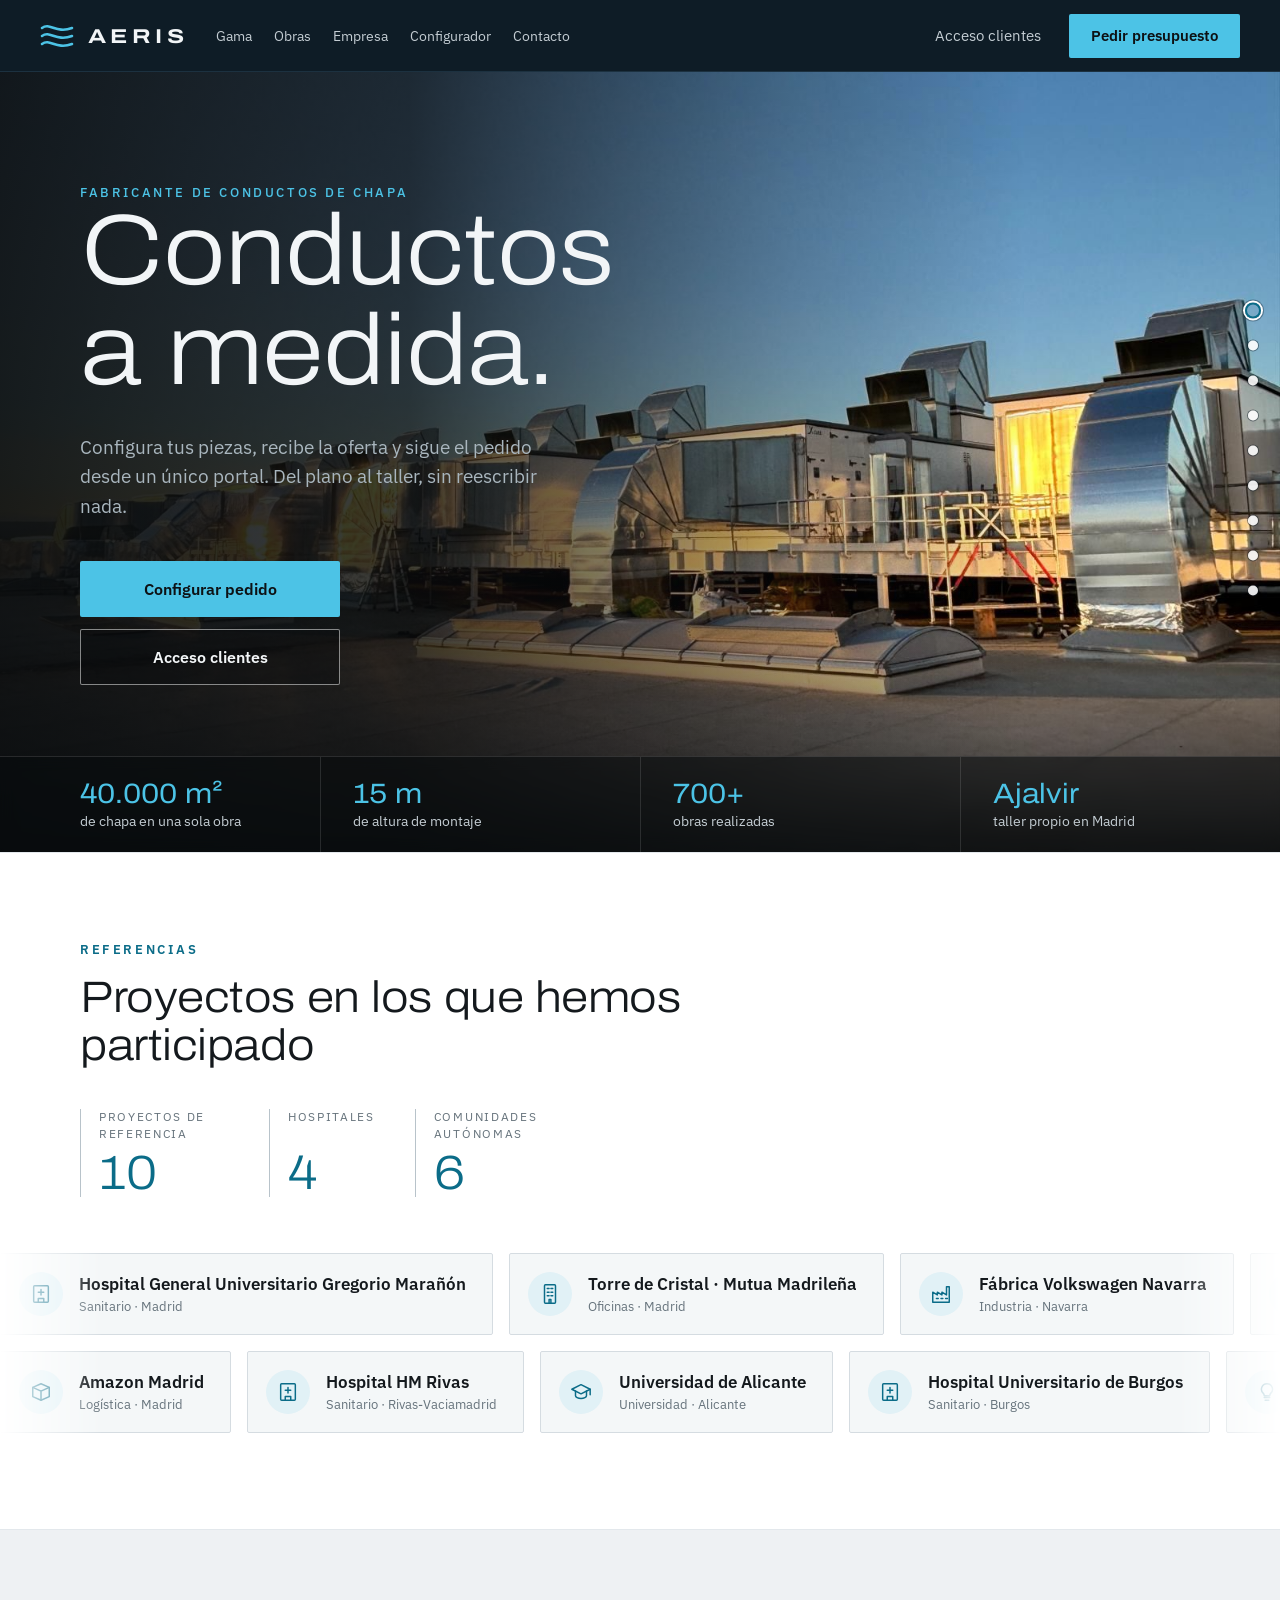
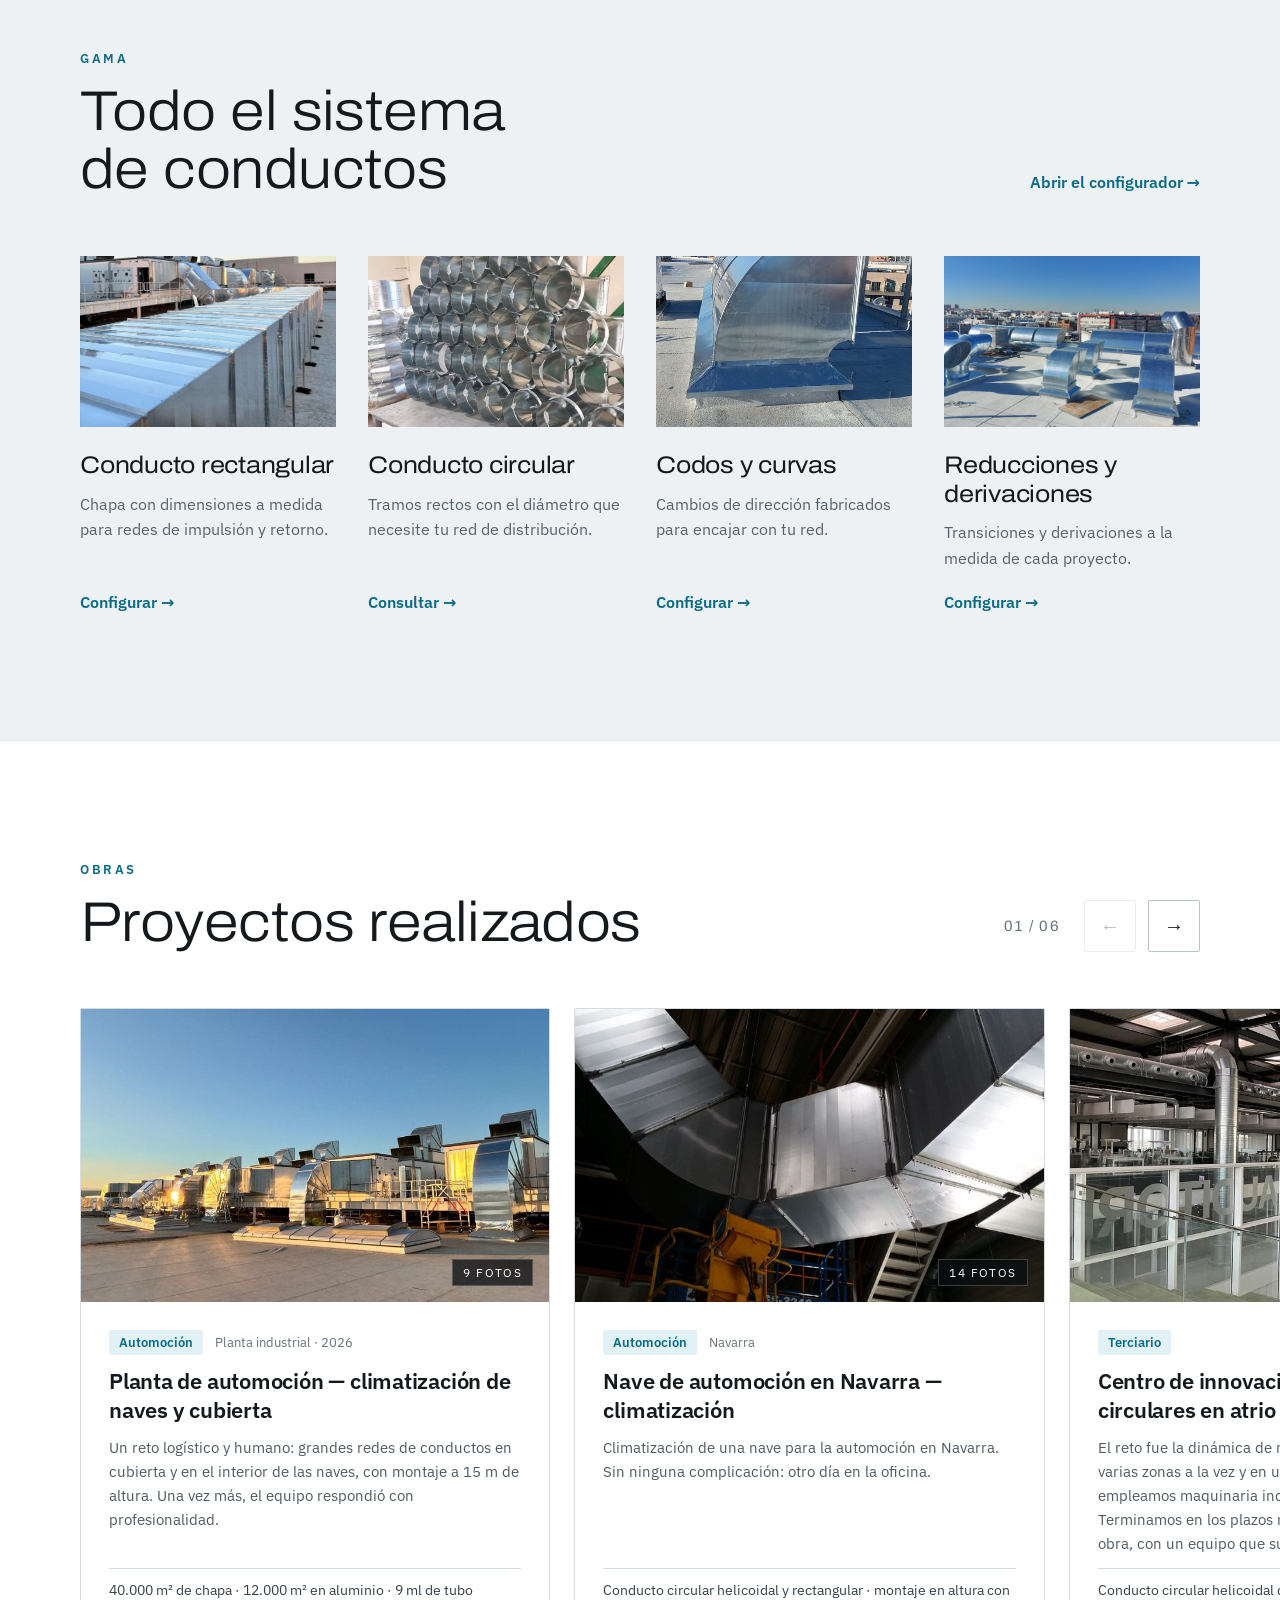
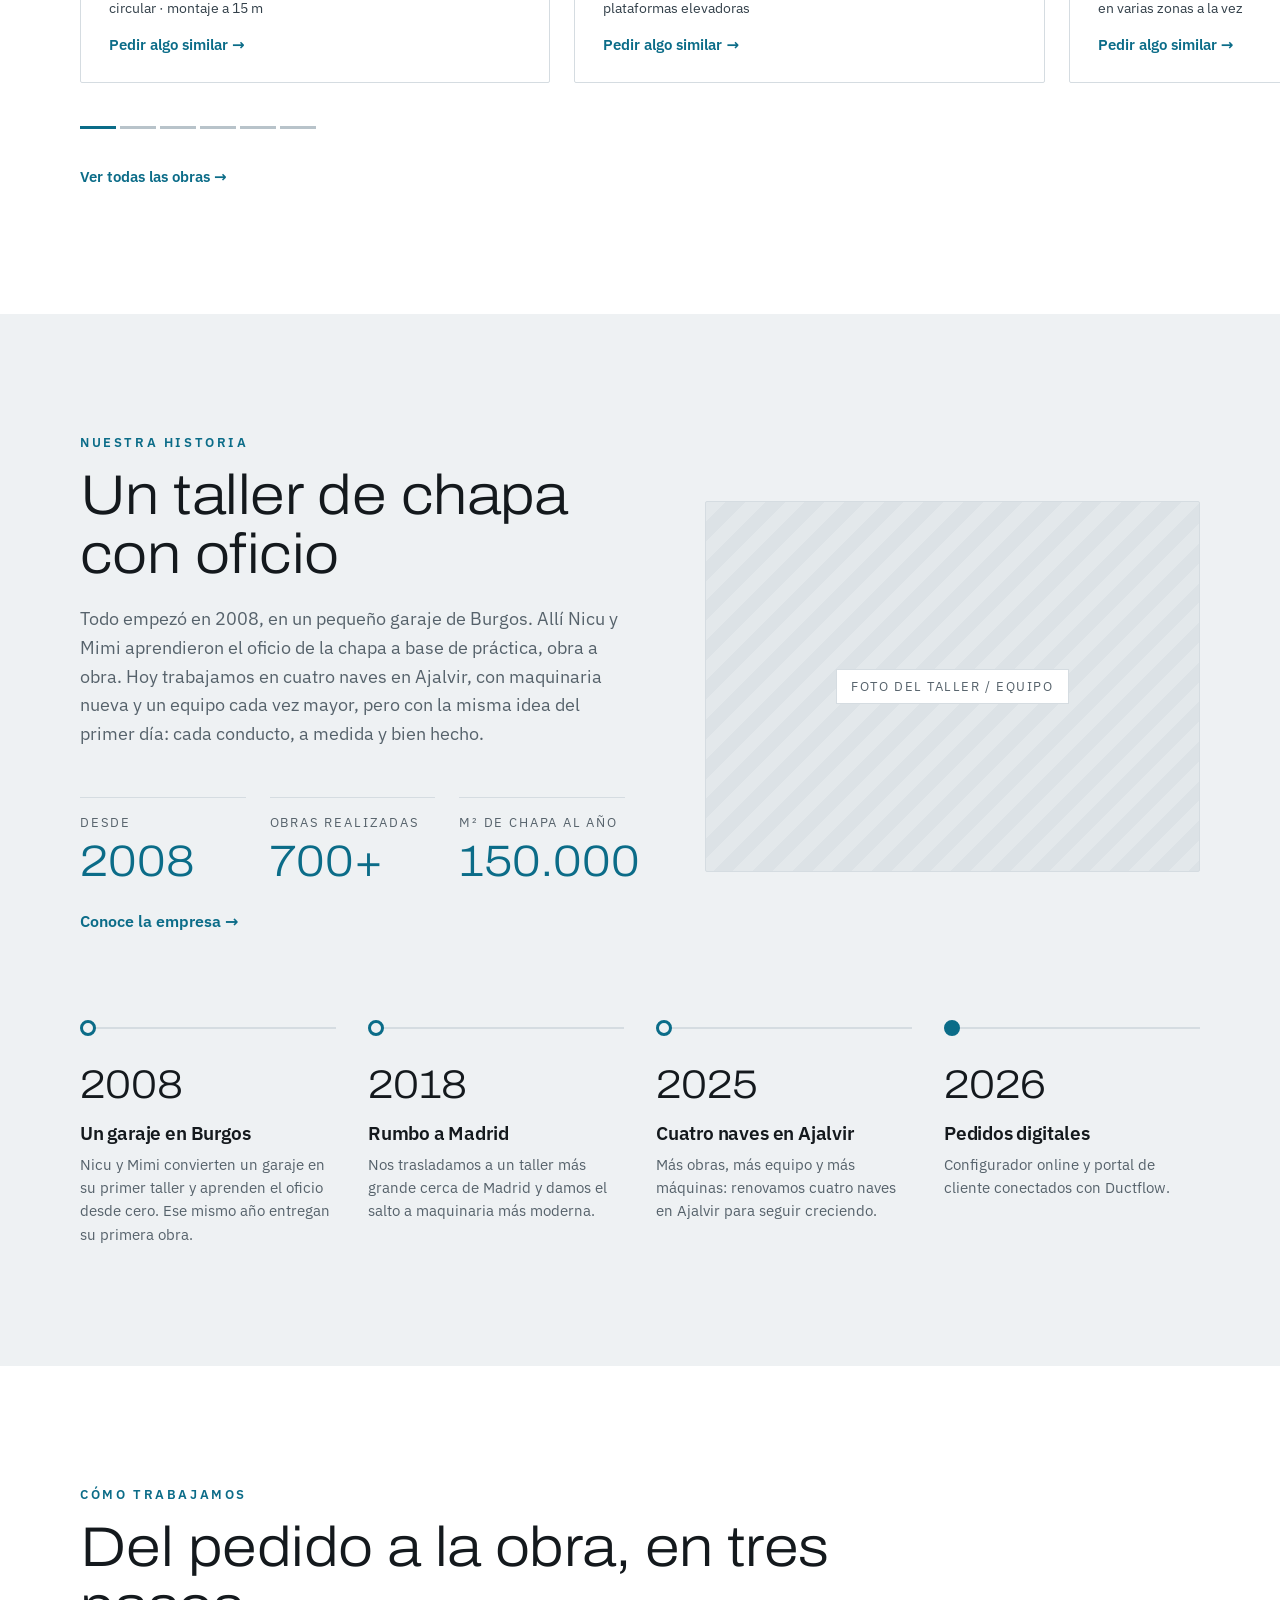
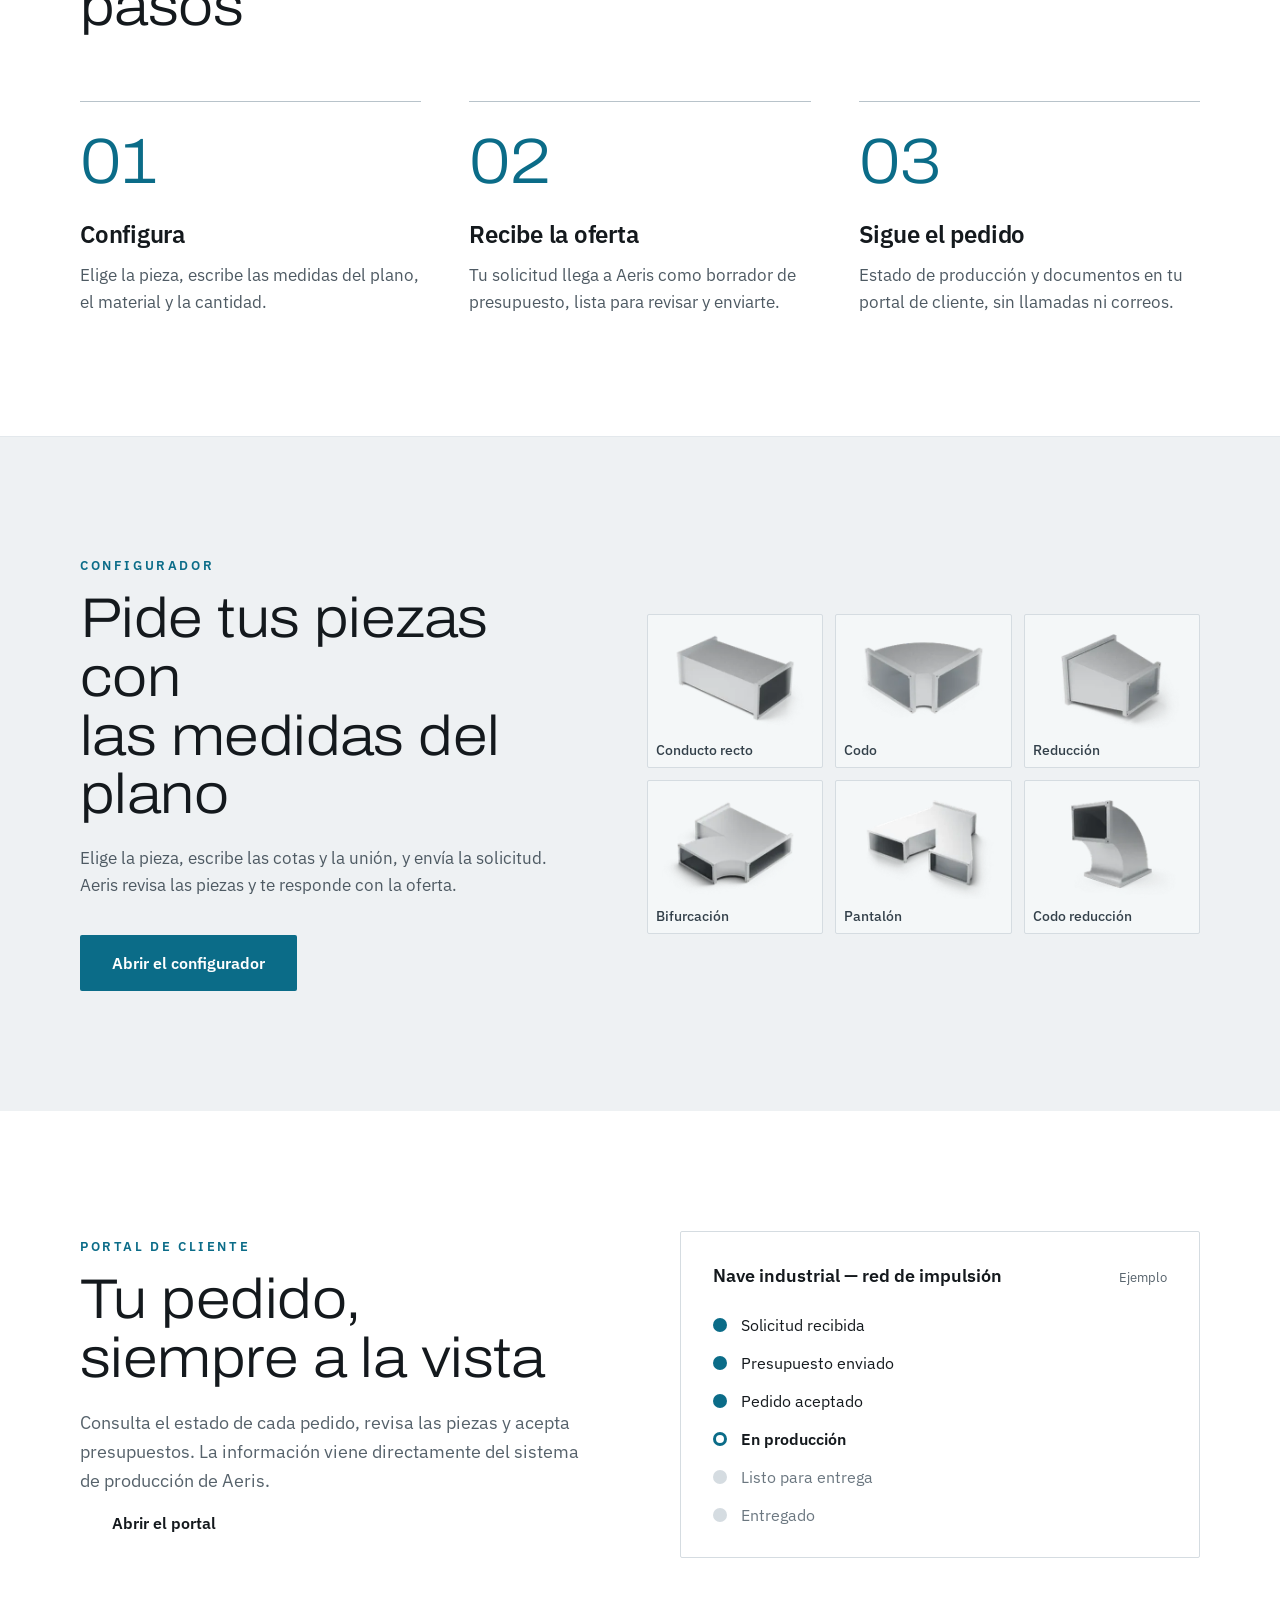
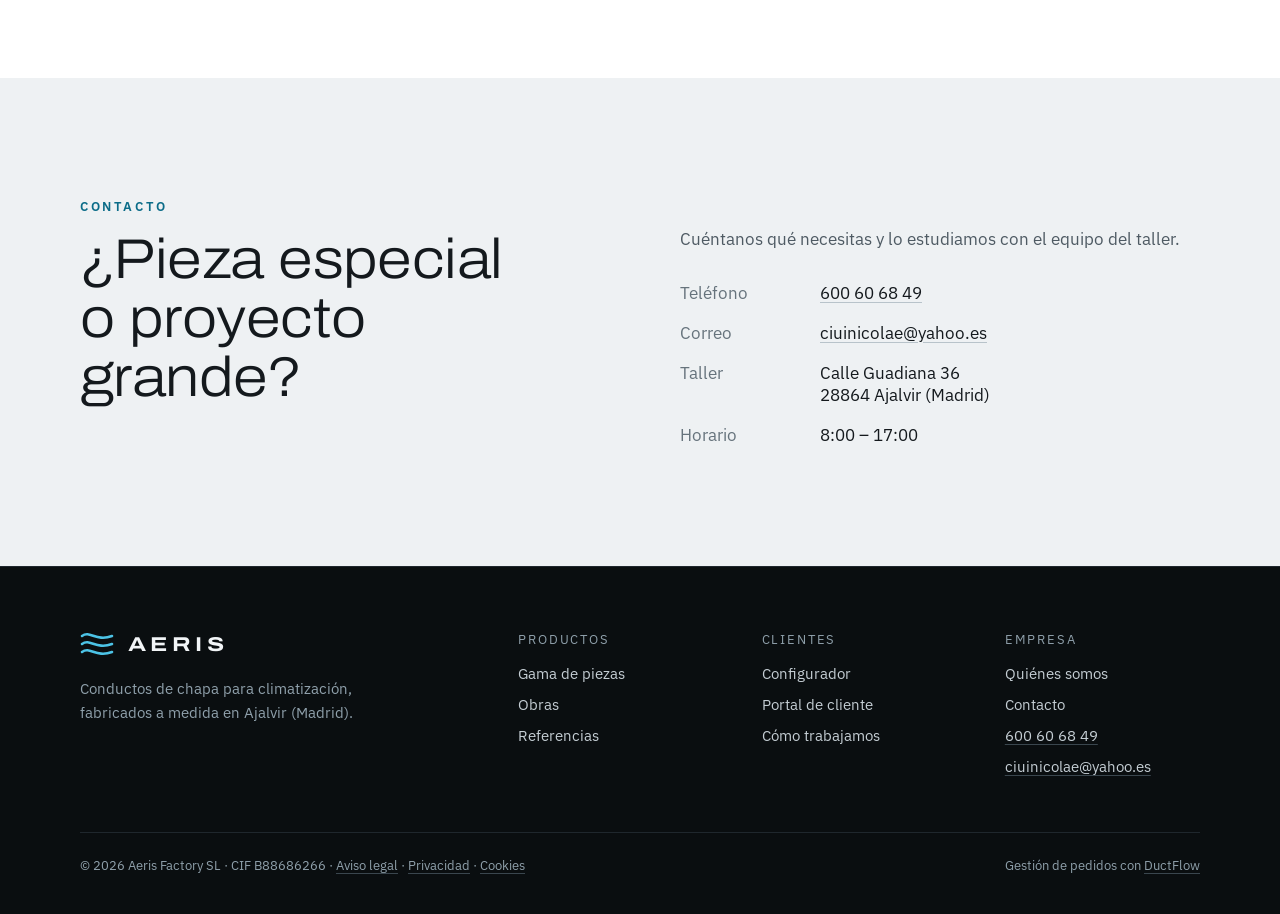
==== index.html @ eef9e74e "Versión de prueba desde aeris-web 73b21a2 Aeris: carduri „Gama” în stil BMW — fără chenar/fundal, po" ====
<!doctype html>
<html lang="es">
<head>
<meta charset="utf-8">
<meta name="robots" content="noindex, nofollow">
<meta name="viewport" content="width=device-width, initial-scale=1">
<title>Aeris Factory – Conductos de chapa a medida</title>
<meta name="description" content="Aeris Factory fabrica conductos de chapa a medida en Ajalvir (Madrid). Configura tus piezas online, recibe la oferta y sigue tu pedido desde el portal de cliente.">
<!-- Dominio: aerisfactory.es (pendiente de compra) -->
<link rel="canonical" href="https://aerisfactory.es/">
<meta property="og:type" content="website">
<meta property="og:site_name" content="Aeris Factory">
<meta property="og:title" content="Aeris Factory – Conductos de chapa a medida">
<meta property="og:description" content="Configura tus piezas online, recibe la oferta y sigue tu pedido desde el portal de cliente.">
<meta property="og:url" content="https://aerisfactory.es/">
<meta property="og:locale" content="es_ES">
<script type="application/ld+json">
{
  "@context": "https://schema.org",
  "@type": "LocalBusiness",
  "name": "Aeris Factory",
  "legalName": "Aeris Factory SL",
  "taxID": "B88686266",
  "url": "https://aerisfactory.es/",
  "telephone": "+34600606849",
  "email": "ciuinicolae@yahoo.es",
  "address": {
    "@type": "PostalAddress",
    "streetAddress": "Calle Guadiana 36",
    "postalCode": "28864",
    "addressLocality": "Ajalvir",
    "addressRegion": "Madrid",
    "addressCountry": "ES"
  }
}
</script>
<link rel="stylesheet" href="styles.css?v=957dd574">
</head>
<body>

<!-- layout:header -->
<header class="nav">
  <a href="#inicio" class="brand" aria-label="Aeris Factory, inicio">
    <svg width="34" height="26" viewBox="0 0 34 26" fill="none" stroke="#4CC3E6" stroke-width="2.6" stroke-linecap="round" aria-hidden="true"><path d="M2 5 C10 -1 16 11 32 5"/><path d="M2 13 C10 7 16 19 32 13"/><path d="M2 21 C10 15 16 27 32 21"/></svg>
    <span>AERIS</span>
  </a>
  <div class="nav-menu" id="nav-menu">
    <nav class="nav-links" aria-label="Principal">
      <a href="#gama">Gama</a>
      <a href="obras.html" data-page="obras">Obras</a>
      <a href="empresa.html" data-page="empresa">Empresa</a>
      <a href="configurador.html" data-page="configurador">Configurador</a>
      <a href="contacto.html" data-page="contacto">Contacto</a>
    </nav>
    <a href="https://ductflow.app/portal.html?o=aerisfactory" class="nav-portal">Acceso clientes</a>
  </div>
  <a href="configurador.html" class="btn btn-accent nav-cta">Pedir presupuesto</a>
  <button type="button" class="nav-toggle" aria-expanded="false" aria-controls="nav-menu" aria-label="Abrir menú">
    <span></span><span></span><span></span>
  </button>
</header>
<!-- /layout:header -->

<!-- Índice de secciones (como BMW), solo escritorio: ver nav.js -->
<nav class="section-index" id="section-index" aria-label="Secciones de esta página">
  <a href="#inicio"><span class="si-label">Inicio</span><span class="si-dot" aria-hidden="true"></span></a>
  <a href="#referencias"><span class="si-label">Referencias</span><span class="si-dot" aria-hidden="true"></span></a>
  <a href="#gama"><span class="si-label">Gama</span><span class="si-dot" aria-hidden="true"></span></a>
  <a href="#obras"><span class="si-label">Obras</span><span class="si-dot" aria-hidden="true"></span></a>
  <a href="#nosotros"><span class="si-label">Nosotros</span><span class="si-dot" aria-hidden="true"></span></a>
  <a href="#proceso"><span class="si-label">Cómo trabajamos</span><span class="si-dot" aria-hidden="true"></span></a>
  <a href="#configurador"><span class="si-label">Configurador</span><span class="si-dot" aria-hidden="true"></span></a>
  <a href="#portal"><span class="si-label">Portal de cliente</span><span class="si-dot" aria-hidden="true"></span></a>
  <a href="#contacto"><span class="si-label">Contacto</span><span class="si-dot" aria-hidden="true"></span></a>
</nav>

<section id="inicio" class="hero">
  <div class="hero-photo">
    <img src="obras/automocion-01.jpg?v=47a1f35e" srcset="obras/automocion-01-sm.jpg?v=c9412946 800w, obras/automocion-01.jpg?v=47a1f35e 1600w" sizes="100vw"
      alt="Red de conductos de chapa fabricada por Aeris en la cubierta de una planta de automoción" fetchpriority="high">
  </div>

  <div class="hero-copy">
    <div class="eyebrow">Fabricante de conductos de chapa</div>
    <h1>Conductos<br>a medida.</h1>
    <p>Configura tus piezas, recibe la oferta y sigue el pedido desde un único portal. Del plano al taller, sin reescribir nada.</p>
    <div class="hero-actions">
      <a href="configurador.html" class="btn btn-accent btn-lg">Configurar pedido</a>
      <a href="https://ductflow.app/portal.html?o=aerisfactory" class="btn btn-outline btn-lg">Acceso clientes</a>
    </div>
  </div>

  <div class="hero-strip hero-stats">
    <div class="hero-strip-item"><b>40.000 m²</b><span>de chapa en una sola obra</span></div>
    <div class="hero-strip-item"><b>15 m</b><span>de altura de montaje</span></div>
    <div class="hero-strip-item"><b>700+</b><span>obras realizadas</span></div>
    <div class="hero-strip-item"><b>Ajalvir</b><span>taller propio en Madrid</span></div>
  </div>
</section>

<section id="referencias" class="refs tema-claro" aria-labelledby="refs-title">
  <div class="refs-head">
    <div>
      <div class="eyebrow">Referencias</div>
      <h2 id="refs-title">Proyectos en los que hemos participado</h2>
    </div>
    <dl class="refs-stats">
      <div><dt>Proyectos de referencia</dt><dd>10</dd></div>
      <div><dt>Hospitales</dt><dd>4</dd></div>
      <div><dt>Comunidades autónomas</dt><dd>6</dd></div>
    </dl>
  </div>
  <div class="refs-rows">
    <div class="refs-row">
      <ul class="refs-track">
        <li class="ref-item"><span class="ref-icon" aria-hidden="true"><svg viewBox="0 0 24 24" width="22" height="22" fill="none" stroke="currentColor" stroke-width="1.6" stroke-linecap="round" stroke-linejoin="round"><rect x="4" y="3" width="16" height="18" rx="1"/><path d="M12 7v6M9 10h6M9 21v-4h6v4"/></svg></span><span class="ref-text"><span class="ref-name">Hospital General Universitario Gregorio Marañón</span><span class="ref-meta">Sanitario · Madrid</span></span></li>
        <li class="ref-item"><span class="ref-icon" aria-hidden="true"><svg viewBox="0 0 24 24" width="22" height="22" fill="none" stroke="currentColor" stroke-width="1.6" stroke-linecap="round" stroke-linejoin="round"><rect x="6" y="2" width="12" height="20" rx="1"/><path d="M9 6h2M13 6h2M9 10h2M13 10h2M9 14h2M13 14h2M11 22v-4h2v4"/></svg></span><span class="ref-text"><span class="ref-name">Torre de Cristal · Mutua Madrileña</span><span class="ref-meta">Oficinas · Madrid</span></span></li>
        <li class="ref-item"><span class="ref-icon" aria-hidden="true"><svg viewBox="0 0 24 24" width="22" height="22" fill="none" stroke="currentColor" stroke-width="1.6" stroke-linecap="round" stroke-linejoin="round"><path d="M3 21V10l5 3V10l5 3V10l5 3V4h3v17z"/><path d="M7 17h2M12 17h2M17 17h2"/></svg></span><span class="ref-text"><span class="ref-name">Fábrica Volkswagen Navarra</span><span class="ref-meta">Industria · Navarra</span></span></li>
        <li class="ref-item"><span class="ref-icon" aria-hidden="true"><svg viewBox="0 0 24 24" width="22" height="22" fill="none" stroke="currentColor" stroke-width="1.6" stroke-linecap="round" stroke-linejoin="round"><rect x="4" y="3" width="16" height="18" rx="1"/><path d="M12 7v6M9 10h6M9 21v-4h6v4"/></svg></span><span class="ref-text"><span class="ref-name">Hospital Universitario de Toledo</span><span class="ref-meta">Sanitario · Toledo</span></span></li>
        <li class="ref-item"><span class="ref-icon" aria-hidden="true"><svg viewBox="0 0 24 24" width="22" height="22" fill="none" stroke="currentColor" stroke-width="1.6" stroke-linecap="round" stroke-linejoin="round"><rect x="4" y="3" width="16" height="5" rx="1"/><rect x="4" y="10" width="16" height="5" rx="1"/><rect x="4" y="17" width="16" height="4" rx="1"/><path d="M8 5.5h.01M8 12.5h.01"/></svg></span><span class="ref-text"><span class="ref-name">Centro de datos Algete</span><span class="ref-meta">Centro de datos · Algete, Madrid</span></span></li>
      </ul>
    </div>
    <div class="refs-row refs-row-rev">
      <ul class="refs-track">
        <li class="ref-item"><span class="ref-icon" aria-hidden="true"><svg viewBox="0 0 24 24" width="22" height="22" fill="none" stroke="currentColor" stroke-width="1.6" stroke-linecap="round" stroke-linejoin="round"><path d="M3 7l9-4 9 4v10l-9 4-9-4z"/><path d="M3 7l9 4 9-4M12 11v10"/></svg></span><span class="ref-text"><span class="ref-name">Amazon Madrid</span><span class="ref-meta">Logística · Madrid</span></span></li>
        <li class="ref-item"><span class="ref-icon" aria-hidden="true"><svg viewBox="0 0 24 24" width="22" height="22" fill="none" stroke="currentColor" stroke-width="1.6" stroke-linecap="round" stroke-linejoin="round"><rect x="4" y="3" width="16" height="18" rx="1"/><path d="M12 7v6M9 10h6M9 21v-4h6v4"/></svg></span><span class="ref-text"><span class="ref-name">Hospital HM Rivas</span><span class="ref-meta">Sanitario · Rivas-Vaciamadrid</span></span></li>
        <li class="ref-item"><span class="ref-icon" aria-hidden="true"><svg viewBox="0 0 24 24" width="22" height="22" fill="none" stroke="currentColor" stroke-width="1.6" stroke-linecap="round" stroke-linejoin="round"><path d="M2 9l10-5 10 5-10 5z"/><path d="M6 11v5c0 1.5 2.7 3 6 3s6-1.5 6-3v-5M22 9v6"/></svg></span><span class="ref-text"><span class="ref-name">Universidad de Alicante</span><span class="ref-meta">Universidad · Alicante</span></span></li>
        <li class="ref-item"><span class="ref-icon" aria-hidden="true"><svg viewBox="0 0 24 24" width="22" height="22" fill="none" stroke="currentColor" stroke-width="1.6" stroke-linecap="round" stroke-linejoin="round"><rect x="4" y="3" width="16" height="18" rx="1"/><path d="M12 7v6M9 10h6M9 21v-4h6v4"/></svg></span><span class="ref-text"><span class="ref-name">Hospital Universitario de Burgos</span><span class="ref-meta">Sanitario · Burgos</span></span></li>
        <li class="ref-item"><span class="ref-icon" aria-hidden="true"><svg viewBox="0 0 24 24" width="22" height="22" fill="none" stroke="currentColor" stroke-width="1.6" stroke-linecap="round" stroke-linejoin="round"><path d="M9 18h6M10 21h4M12 3a6 6 0 0 0-4 10.5c.8.8 1 1.6 1 2.5h6c0-.9.2-1.7 1-2.5A6 6 0 0 0 12 3z"/></svg></span><span class="ref-text"><span class="ref-name">Centro de Innovación Factory Barcelona</span><span class="ref-meta">Innovación · Barcelona</span></span></li>
      </ul>
    </div>
  </div>
</section>

<section id="gama" class="section section-light">
  <div class="section-head">
    <div>
      <div class="eyebrow eyebrow-dark">Gama</div>
      <h2>Todo el sistema<br>de conductos</h2>
    </div>
    <a href="configurador.html" class="link-arrow">Abrir el configurador →</a>
  </div>

  <div class="cards">
    <article class="card">
      <div class="card-img">
        <img src="obras/automocion-04-sm.jpg?v=fe479b46" alt="Tramo de conducto rectangular de chapa galvanizada en una cubierta" loading="lazy" style="object-position: 50% 75%">
      </div>
      <div class="card-body">
        <h3>Conducto rectangular</h3>
        <p>Chapa con dimensiones a medida para redes de impulsión y retorno.</p>
        <a href="configurador.html" class="link-arrow">Configurar →</a>
      </div>
    </article>

    <article class="card">
      <div class="card-img">
        <img src="obras/taller-01-sm.jpg?v=0c4153e0" alt="Piezas circulares de chapa fabricadas en el taller de Ajalvir" loading="lazy">
      </div>
      <div class="card-body">
        <h3>Conducto circular</h3>
        <p>Tramos rectos con el diámetro que necesite tu red de distribución.</p>
        <a href="#contacto" class="link-arrow">Consultar →</a>
      </div>
    </article>

    <article class="card">
      <div class="card-img">
        <img src="obras/cubierta-04-sm.jpg?v=c0e0bf01" alt="Codo de conducto de chapa en una salida a cubierta" loading="lazy" style="object-position: 50% 45%">
      </div>
      <div class="card-body">
        <h3>Codos y curvas</h3>
        <p>Cambios de dirección fabricados para encajar con tu red.</p>
        <a href="configurador.html" class="link-arrow">Configurar →</a>
      </div>
    </article>

    <article class="card">
      <div class="card-img">
        <img src="obras/cubierta-01-sm.jpg?v=5df8cd5c" alt="Derivaciones y piezas de conducto en una cubierta" loading="lazy" style="object-position: 50% 70%">
      </div>
      <div class="card-body">
        <h3>Reducciones y derivaciones</h3>
        <p>Transiciones y derivaciones a la medida de cada proyecto.</p>
        <a href="configurador.html" class="link-arrow">Configurar →</a>
      </div>
    </article>
  </div>
</section>

<section id="obras" class="section section-dark obras-section tema-claro">
  <div class="section-head">
    <div>
      <div class="eyebrow">Obras</div>
      <h2>Proyectos realizados</h2>
    </div>
    <div class="carousel-nav">
      <span class="carousel-counter" id="obras-counter" aria-live="polite"></span>
      <button type="button" class="carousel-arrow" id="obras-prev" aria-label="Obra anterior">←</button>
      <button type="button" class="carousel-arrow" id="obras-next" aria-label="Obra siguiente">→</button>
    </div>
  </div>
  <div class="obras-track" id="obras-track" tabindex="0" role="region" aria-roledescription="carrusel" aria-label="Obras realizadas por Aeris"></div>
  <div class="carousel-dots" id="obras-dots"></div>
  <a href="obras.html" class="link-arrow section-more">Ver todas las obras →</a>
</section>

<section id="nosotros" class="section section-light">
  <div class="about">
    <div>
      <div class="eyebrow eyebrow-dark">Nuestra historia</div>
      <h2>Un taller de chapa<br>con oficio</h2>
      <p class="lead lead-dark">Todo empezó en 2008, en un pequeño garaje de Burgos. Allí Nicu y Mimi aprendieron el oficio de la chapa a base de práctica, obra a obra. Hoy trabajamos en cuatro naves en Ajalvir, con maquinaria nueva y un equipo cada vez mayor, pero con la misma idea del primer día: cada conducto, a medida y bien hecho.</p>
      <dl class="about-stats">
        <div><dt>Desde</dt><dd>2008</dd></div>
        <div><dt>Obras realizadas</dt><dd>700+</dd></div>
        <div><dt>m² de chapa al año</dt><dd>150.000</dd></div>
      </dl>
      <a href="empresa.html" class="link-arrow section-more">Conoce la empresa →</a>
    </div>
    <div class="about-photo" role="img" aria-label="Espacio para una foto del taller o del equipo">
      <span>Foto del taller / equipo</span>
    </div>
  </div>

  <ol class="timeline" aria-label="Historia de Aeris">
    <li><span class="tl-year">2008</span><h3>Un garaje en Burgos</h3><p>Nicu y Mimi convierten un garaje en su primer taller y aprenden el oficio desde cero. Ese mismo año entregan su primera obra.</p></li>
    <li><span class="tl-year">2018</span><h3>Rumbo a Madrid</h3><p>Nos trasladamos a un taller más grande cerca de Madrid y damos el salto a maquinaria más moderna.</p></li>
    <li><span class="tl-year">2025</span><h3>Cuatro naves en Ajalvir</h3><p>Más obras, más equipo y más máquinas: renovamos cuatro naves en Ajalvir para seguir creciendo.</p></li>
    <li><span class="tl-year">2026</span><h3>Pedidos digitales</h3><p>Configurador online y portal de cliente conectados con Ductflow.</p></li>
  </ol>
</section>

<section id="proceso" class="section section-dark tema-claro">
  <div class="eyebrow">Cómo trabajamos</div>
  <h2 class="max-w">Del pedido a la obra, en tres pasos</h2>
  <div class="steps">
    <div class="step">
      <div class="step-num">01</div>
      <h3>Configura</h3>
      <p>Elige la pieza, escribe las medidas del plano, el material y la cantidad.</p>
    </div>
    <div class="step">
      <div class="step-num">02</div>
      <h3>Recibe la oferta</h3>
      <p>Tu solicitud llega a Aeris como borrador de presupuesto, lista para revisar y enviarte.</p>
    </div>
    <div class="step">
      <div class="step-num">03</div>
      <h3>Sigue el pedido</h3>
      <p>Estado de producción y documentos en tu portal de cliente, sin llamadas ni correos.</p>
    </div>
  </div>
</section>

<section id="configurador" class="section section-mid config-teaser tema-claro fondo-gris">
  <div class="teaser-copy">
    <div class="eyebrow">Configurador</div>
    <h2>Pide tus piezas con<br>las medidas del plano</h2>
    <p class="lead">Elige la pieza, escribe las cotas y la unión, y envía la solicitud. Aeris revisa las piezas y te responde con la oferta.</p>
    <a href="configurador.html" class="btn btn-accent btn-lg">Abrir el configurador</a>
  </div>
  <ul class="teaser-pieces">
    <li><a href="configurador.html"><img src="piezas/3d/conducto-recto.webp?v=4315ab64" alt="" loading="lazy"><span>Conducto recto</span></a></li>
    <li><a href="configurador.html"><img src="piezas/3d/codo.webp?v=6948293b" alt="" loading="lazy"><span>Codo</span></a></li>
    <li><a href="configurador.html"><img src="piezas/3d/reduccion.webp?v=d34f2b4d" alt="" loading="lazy"><span>Reducción</span></a></li>
    <li><a href="configurador.html"><img src="piezas/3d/bifurcacion.webp?v=1a85c6c5" alt="" loading="lazy"><span>Bifurcación</span></a></li>
    <li><a href="configurador.html"><img src="piezas/3d/pantalon.webp?v=7fa582b2" alt="" loading="lazy"><span>Pantalón</span></a></li>
    <li><a href="configurador.html"><img src="piezas/3d/codo-reduccion.webp?v=1a5c282c" alt="" loading="lazy"><span>Codo reducción</span></a></li>
  </ul>
</section>

<section id="portal" class="section section-light section-split tema-claro">
  <div>
    <div class="eyebrow eyebrow-dark">Portal de cliente</div>
    <h2>Tu pedido,<br>siempre a la vista</h2>
    <p class="lead lead-dark">Consulta el estado de cada pedido, revisa las piezas y acepta presupuestos. La información viene directamente del sistema de producción de Aeris.</p>
    <a href="https://ductflow.app/portal.html?o=aerisfactory" class="btn btn-dark btn-lg">Abrir el portal</a>
  </div>
  <div class="portal-preview">
    <div class="portal-preview-head">
      <span>Nave industrial — red de impulsión</span>
      <span class="muted-sm">Ejemplo</span>
    </div>
    <ol class="portal-preview-steps">
      <li class="done">Solicitud recibida</li>
      <li class="done">Presupuesto enviado</li>
      <li class="done">Pedido aceptado</li>
      <li class="current">En producción</li>
      <li>Listo para entrega</li>
      <li>Entregado</li>
    </ol>
  </div>
</section>

<section id="contacto" class="section section-dark section-split tema-claro fondo-gris">
  <div>
    <div class="eyebrow">Contacto</div>
    <h2>¿Pieza especial<br>o proyecto grande?</h2>
  </div>
  <div class="contact-info">
    <p class="lead">Cuéntanos qué necesitas y lo estudiamos con el equipo del taller.</p>
    <dl class="contact-dl">
      <dt>Teléfono</dt><dd><a href="tel:+34600606849">600 60 68 49</a></dd>
      <dt>Correo</dt><dd><a href="mailto:ciuinicolae@yahoo.es">ciuinicolae@yahoo.es</a></dd>
      <dt>Taller</dt><dd>Calle Guadiana 36<br>28864 Ajalvir (Madrid)</dd>
      <dt>Horario</dt><dd>8:00 – 17:00</dd>
    </dl>
  </div>
</section>

<!-- layout:footer -->
<footer class="footer">
  <div class="footer-grid">
    <div>
      <div class="brand">
        <svg width="34" height="26" viewBox="0 0 34 26" fill="none" stroke="#4CC3E6" stroke-width="2.6" stroke-linecap="round" aria-hidden="true"><path d="M2 5 C10 -1 16 11 32 5"/><path d="M2 13 C10 7 16 19 32 13"/><path d="M2 21 C10 15 16 27 32 21"/></svg>
        <span>AERIS</span>
      </div>
      <p class="footer-desc">Conductos de chapa para climatización, fabricados a medida en Ajalvir (Madrid).</p>
    </div>
    <div class="footer-col">
      <div class="footer-label">Productos</div>
      <a href="#gama">Gama de piezas</a>
      <a href="obras.html">Obras</a>
      <a href="#referencias">Referencias</a>
    </div>
    <div class="footer-col">
      <div class="footer-label">Clientes</div>
      <a href="configurador.html">Configurador</a>
      <a href="https://ductflow.app/portal.html?o=aerisfactory">Portal de cliente</a>
      <a href="#proceso">Cómo trabajamos</a>
    </div>
    <div class="footer-col">
      <div class="footer-label">Empresa</div>
      <a href="empresa.html">Quiénes somos</a>
      <a href="contacto.html">Contacto</a>
      <a href="tel:+34600606849">600 60 68 49</a>
      <a href="mailto:ciuinicolae@yahoo.es">ciuinicolae@yahoo.es</a>
    </div>
  </div>
  <div class="footer-bottom">
    <span>© 2026 Aeris Factory SL · CIF B88686266 · <a href="legal.html#aviso-legal">Aviso legal</a> · <a href="legal.html#privacidad">Privacidad</a> · <a href="legal.html#cookies">Cookies</a></span>
    <span>Gestión de pedidos con <a href="https://ductflow.app" target="_blank" rel="noopener">DuctFlow</a></span>
  </div>
</footer>
<!-- /layout:footer -->

<script src="nav.js?v=5b3f4c4e"></script>
<script src="obras.js?v=840bfdde"></script>
<script src="referencias.js?v=21f067c5"></script>
</body>
</html>
---- styles.css ----
/* Tipografías servidas desde el propio sitio (sin Google Fonts: el navegador del visitante
   no se conecta a Google). Variables, solo juego latino (incluye á, ñ, ¿, ¡, €). Licencia OFL: fonts/LICENSE.txt */
@font-face {
  font-family: 'Archivo';
  font-style: normal;
  font-weight: 300 800;
  font-stretch: 62% 125%;
  font-display: swap;
  src: url(fonts/archivo-latin.woff2) format('woff2');
}
@font-face {
  font-family: 'IBM Plex Sans';
  font-style: normal;
  font-weight: 400 600;
  font-display: swap;
  src: url(fonts/ibm-plex-sans-latin.woff2) format('woff2');
}

:root {
  --ink: #0D1114;
  --ink-2: #12181C;
  --ink-3: #1A2126;
  --ink-4: #0A0E10;
  --line: #1F272D;
  --line-2: #2A333A;
  --line-3: #3A464E;
  --fg: #F2F5F7;
  --fg-dim: #A9B6BE;
  --fg-dim2: #8FA0AB;
  --fg-dim3: #C4CDD3;
  --accent: #4CC3E6;
  --light-bg: #EEF1F3;
  --light-ink: #14191D;
  --light-line: #D5DCE1;
  --light-dim: #56626B;
  --light-accent: #0B6C88;
}

* { box-sizing: border-box; }
/* `hidden` gana siempre (sin esto, un display: flex/grid del componente lo anula). */
[hidden] { display: none !important; }
html { scroll-behavior: smooth; }
body {
  margin: 0;
  background: var(--ink);
  color: var(--fg);
  font-family: 'IBM Plex Sans', system-ui, sans-serif;
}
h1, h2, h3 { font-family: 'Archivo', sans-serif; font-weight: 300; font-stretch: 112%; letter-spacing: -0.01em; margin: 0; }
p { margin: 0; }
a { color: inherit; text-decoration: none; }
a:focus-visible, button:focus-visible, input:focus-visible { outline: 2px solid var(--accent); outline-offset: 3px; }

.eyebrow { font-size: 13px; letter-spacing: 0.2em; text-transform: uppercase; color: var(--accent); font-weight: 500; }
.eyebrow-dark { color: var(--light-accent); font-weight: 600; }
.max-w { max-width: 760px; }

/* nav */
.nav {
  position: sticky; top: 0; z-index: 20;
  height: 72px; padding: 0 80px;
  display: flex; align-items: center; gap: 48px;
  background: var(--ink); border-bottom: 1px solid var(--line);
}
.brand { display: flex; align-items: center; gap: 14px; }
.brand span { font-family: 'Archivo', sans-serif; font-weight: 700; font-stretch: 125%; font-size: 20px; letter-spacing: 0.22em; }
.nav-links { flex-grow: 1; display: flex; gap: 32px; font-size: 15px; color: var(--fg-dim3); white-space: nowrap; }
.nav-links a:hover { color: #fff; }
.nav-portal { font-size: 15px; color: var(--fg-dim3); white-space: nowrap; }
.nav .btn { white-space: nowrap; }
.nav-portal:hover { color: #fff; }

.btn { display: inline-flex; align-items: center; justify-content: center; height: 44px; padding: 0 22px; font-weight: 600; font-size: 15px; border-radius: 2px; border: 0; cursor: pointer; }
.btn:hover { filter: brightness(1.1); }
.btn-lg { height: 56px; padding: 0 32px; font-size: 16px; }
.btn-accent { background: var(--accent); color: var(--ink); }
.btn-outline { background: transparent; color: var(--fg); border: 1px solid var(--line-3); }
.btn-dark { background: var(--ink); color: var(--fg); }
.btn-line { height: 52px; background: transparent; color: var(--accent); border: 1px solid var(--accent); font-weight: 600; font-size: 16px; }

/* hero */
.hero { position: relative; height: 780px; overflow: hidden; background: var(--ink-4); }
/* Foto real de obra a todo el ancho; el degradado oscurece la izquierda para leer el texto. */
.hero-photo { position: absolute; inset: 0; }
.hero-photo img { display: block; width: 100%; height: 100%; object-fit: cover; object-position: 65% 70%; }
.hero::after { content: ""; position: absolute; inset: 0; pointer-events: none;
  background: linear-gradient(90deg, rgba(8, 11, 13, 0.92) 0%, rgba(8, 11, 13, 0.78) 32%, rgba(8, 11, 13, 0.25) 62%, rgba(8, 11, 13, 0) 80%),
              linear-gradient(0deg, rgba(8, 11, 13, 0.85) 0%, rgba(8, 11, 13, 0) 30%); }
.hero-copy { position: relative; z-index: 1; padding: 112px 80px 0; max-width: 700px; }
.hero-copy p { color: #D2DADF; }
.hero-copy h1 { font-size: 100px; line-height: 1; }
.hero-copy h1 span { display: block; }
.hero-copy p { margin-top: 32px; max-width: 480px; font-size: 19px; line-height: 1.55; color: var(--fg-dim); }
.hero-actions { margin-top: 40px; display: flex; flex-direction: column; align-items: flex-start; gap: 12px; }
.hero-actions .btn { min-width: 260px; }   /* aceeasi latime: unul sub altul arata aliniat */
.hero-actions .btn-outline { border-color: rgba(255, 255, 255, 0.5); background: rgba(8, 11, 13, 0.4); }
.hero-strip { position: absolute; z-index: 1; left: 0; right: 0; bottom: 0; height: 96px; display: grid; grid-template-columns: repeat(4, minmax(0, 1fr)); border-top: 1px solid var(--line); background: var(--ink); }
.hero-strip-item { display: flex; align-items: center; gap: 18px; padding: 0 32px; color: var(--fg-dim3); font-size: 16px; border-left: 1px solid var(--line); }
.hero-strip-item:first-child { padding-left: 80px; border-left: 0; }
.hero-strip-item:hover { color: #fff; }
/* Cifras clave bajo el titular */
.hero-stats { background: rgba(8, 11, 13, 0.55); -webkit-backdrop-filter: blur(8px); backdrop-filter: blur(8px); border-top-color: rgba(255, 255, 255, 0.12); }
.hero-stats .hero-strip-item { flex-direction: column; align-items: flex-start; justify-content: center; gap: 4px; border-left-color: rgba(255, 255, 255, 0.12); }
.hero-stats b { font-family: 'Archivo', sans-serif; font-weight: 400; font-stretch: 112%; font-size: 28px; line-height: 1; color: var(--accent); }
.hero-stats span { font-size: 14px; color: #C4CDD3; }
.hero-strip-item .num { font-family: 'Archivo', sans-serif; font-size: 13px; color: var(--accent); letter-spacing: 0.1em; }

/* anclas: que la cabecera fija no tape el inicio de la sección */
section[id] { scroll-margin-top: 72px; }

/* nav: menú (escritorio = en línea; móvil = desplegable) */
.nav-menu { display: contents; }
.nav-links a[aria-current="page"] { color: #fff; box-shadow: inset 0 -2px 0 var(--accent); padding-bottom: 4px; }
.nav-toggle { display: none; width: 44px; height: 44px; padding: 0; background: transparent; border: 1px solid var(--line-3); border-radius: 2px; cursor: pointer; flex-direction: column; align-items: center; justify-content: center; gap: 5px; }
.nav-toggle span { display: block; width: 20px; height: 2px; background: var(--fg); transition: transform 0.2s, opacity 0.2s; }
.nav.nav-open .nav-toggle span:nth-child(1) { transform: translateY(7px) rotate(45deg); }
.nav.nav-open .nav-toggle span:nth-child(2) { opacity: 0; }
.nav.nav-open .nav-toggle span:nth-child(3) { transform: translateY(-7px) rotate(-45deg); }

/* cabecera de páginas interiores */
.page-hero { padding: 96px 80px 56px; background: var(--ink); border-bottom: 1px solid var(--line); }
.page-hero h1 { margin-top: 16px; font-size: 72px; line-height: 1.02; }
.page-hero .lead { max-width: 680px; font-size: 19px; }
.section h1 { font-size: 56px; line-height: 1.05; margin-top: 16px; }
.section-more { display: inline-block; margin-top: 28px; }

/* configurador: bloque de la home */
.config-teaser { display: grid; grid-template-columns: minmax(0, 1fr) minmax(0, 1.1fr); gap: 64px; align-items: center; }
.teaser-copy .btn { margin-top: 36px; }
.teaser-pieces { list-style: none; margin: 0; padding: 0; display: grid; grid-template-columns: repeat(3, minmax(0, 1fr)); gap: 12px; }
.teaser-pieces a { display: flex; flex-direction: column; gap: 8px; padding: 8px; background: var(--ink-3); border: 1px solid var(--line-2); border-radius: 2px; font-size: 14px; font-weight: 500; color: var(--fg-dim3); transition: border-color 0.2s; }
.teaser-pieces a:hover { border-color: var(--accent); color: #fff; }
.teaser-pieces img { width: 100%; height: 110px; object-fit: contain; background: #F4F7F8; border-radius: 2px; }

/* página de obras */
.obras-filters { display: flex; flex-wrap: wrap; gap: 8px; margin-bottom: 32px; }
.obras-grid { display: grid; grid-template-columns: repeat(3, minmax(0, 1fr)); gap: 24px; }
.cta-band { display: flex; align-items: center; justify-content: space-between; gap: 32px; flex-wrap: wrap; }
.cta-band h2 { margin-top: 12px; }

/* página legal */
.legal { display: grid; grid-template-columns: 220px minmax(0, 760px); gap: 64px; align-items: start; }
.legal-toc { position: sticky; top: 96px; display: flex; flex-direction: column; gap: 10px; font-size: 15px; }
.legal-toc a { color: var(--light-dim); }
.legal-toc a:hover { color: var(--light-accent); }
.legal-draft { margin: 0 0 8px; padding: 12px 16px; background: #FFF4D6; border: 1px solid #F0D58C; border-radius: 2px; font-size: 14px; color: #6B5310; }
.legal-body article { scroll-margin-top: 96px; }
.legal-body h2 { margin-top: 56px; font-size: 34px; }
.legal-body article:first-of-type h2 { margin-top: 32px; }
.legal-body h3 { margin-top: 28px; font-family: 'IBM Plex Sans', sans-serif; font-weight: 600; font-size: 18px; letter-spacing: 0; }
.legal-body p { margin-top: 12px; font-size: 16px; line-height: 1.7; color: #3A454D; }
.legal-body a { color: var(--light-accent); text-decoration: underline; }
.legal-data { margin: 16px 0 0; display: grid; grid-template-columns: 170px 1fr; row-gap: 8px; font-size: 15px; }
.legal-data dt { color: var(--light-dim); }
.legal-data dd { margin: 0; }
.legal-table-wrap { margin-top: 16px; overflow-x: auto; }
.legal-table { width: 100%; min-width: 560px; border-collapse: collapse; font-size: 14px; line-height: 1.5; }
.legal-table th, .legal-table td { text-align: left; vertical-align: top; padding: 10px 12px; border-bottom: 1px solid var(--light-line); }
.legal-table th { font-size: 12px; letter-spacing: 0.1em; text-transform: uppercase; color: var(--light-dim); }
.footer-bottom a { text-decoration: underline; text-underline-offset: 3px; text-decoration-color: var(--line-3); }
.footer-bottom a:hover { color: #fff; }

/* sections */
.section { padding: 120px 80px; }
.section-light { background: var(--light-bg); color: var(--light-ink); }
.section-dark { background: var(--ink); }
.section-mid { background: var(--ink-2); border-top: 1px solid var(--line); }
.section h2 { font-size: 56px; line-height: 1.05; margin-top: 16px; }
.section-head { display: flex; align-items: flex-end; justify-content: space-between; gap: 40px; }
.lead { margin-top: 20px; max-width: 620px; font-size: 17px; line-height: 1.6; color: var(--fg-dim); }
.lead-dark { color: var(--light-dim); font-size: 18px; }
.link-arrow { font-size: 16px; font-weight: 600; color: var(--light-accent); padding-bottom: 8px; }
.section-dark .link-arrow { color: var(--accent); font-size: 15px; font-weight: 600; }

/* referencias (marquee) */
.refs { background: var(--ink-2); border-top: 1px solid var(--line); border-bottom: 1px solid var(--line); padding: 88px 0 96px; overflow: hidden; }
.refs-head { padding: 0 80px; display: flex; align-items: flex-end; justify-content: space-between; gap: 40px; flex-wrap: wrap; }
.refs-head h2 { margin-top: 16px; font-size: 44px; line-height: 1.08; max-width: 620px; }
.refs-stats { margin: 0; display: flex; gap: 40px; }
.refs-stats div { border-left: 1px solid var(--line-3); padding-left: 18px; display: flex; flex-direction: column; }
/* Cifra siempre abajo: alineadas aunque una etiqueta tenga 1 línea y otra 2 (el hueco queda arriba). */
.refs-stats dt { font-size: 12px; letter-spacing: 0.14em; text-transform: uppercase; color: var(--fg-dim2); max-width: 130px; line-height: 1.4; }
.refs-stats dd { margin: auto 0 0; padding-top: 6px; font-family: 'Archivo', sans-serif; font-weight: 300; font-stretch: 112%; font-size: 48px; line-height: 1; color: var(--accent); }
.refs-rows { margin-top: 56px; display: flex; flex-direction: column; gap: 16px; }
.refs-row { display: flex; overflow: hidden; padding: 0 80px; }
.refs-track { list-style: none; margin: 0; padding: 0; display: flex; flex-wrap: wrap; gap: 16px; }
.ref-item { display: flex; align-items: center; gap: 16px; padding: 18px 26px 18px 18px; background: var(--ink-3); border: 1px solid var(--line-2); border-radius: 2px; white-space: nowrap; transition: border-color 0.2s; }
.ref-item:hover { border-color: var(--line-3); }
.ref-icon { width: 44px; height: 44px; flex-shrink: 0; display: flex; align-items: center; justify-content: center; border-radius: 50%; background: #12323D; color: var(--accent); }
.ref-text { display: flex; flex-direction: column; gap: 3px; }
.ref-name { font-size: 17px; font-weight: 600; color: var(--fg); }
.ref-meta { font-size: 13px; color: var(--fg-dim2); }
/* En movimiento (JS activo y sin "reducir movimiento"): bucle continuo con bordes difuminados. */
.refs-row.is-moving { padding: 0; -webkit-mask-image: linear-gradient(90deg, transparent, #000 8%, #000 92%, transparent); mask-image: linear-gradient(90deg, transparent, #000 8%, #000 92%, transparent); }
.refs-row.is-moving .refs-track { flex-wrap: nowrap; flex-shrink: 0; padding-right: 16px; animation: refs-scroll var(--refs-duration, 60s) linear infinite; }
.refs-row-rev.is-moving .refs-track { animation-direction: reverse; }
.refs-rows:hover .refs-track, .refs-rows:focus-within .refs-track { animation-play-state: paused; }
@keyframes refs-scroll { to { transform: translateX(-100%); } }
@media (prefers-reduced-motion: reduce) { .refs-row .refs-track { animation: none !important; } }

/* cards */
.cards { margin-top: 56px; display: grid; grid-template-columns: repeat(4, minmax(0, 1fr)); gap: 32px; }
/* fără chenar/fundal: poza + textul direct pe fundalul secțiunii (ca la BMW) */
.card { display: flex; flex-direction: column; }
.card-img { aspect-ratio: 3 / 2; background: #E6EBEE; overflow: hidden; }
.card-img img { width: 100%; height: 100%; object-fit: cover; display: block; transition: transform 0.5s ease; }
.card:hover .card-img img { transform: scale(1.04); }
.card-body { padding-top: 24px; display: flex; flex-direction: column; gap: 12px; flex-grow: 1; }
.card-body h3 { font-weight: 400; font-size: 24px; line-height: 1.2; }
.card-body p { font-size: 16px; line-height: 1.6; color: var(--light-dim); flex-grow: 1; }
.card-body .link-arrow { margin-top: 8px; }

/* obras (carrusel) */
.obras-section { border-top: 1px solid var(--line); overflow: hidden; }
.carousel-nav { display: flex; align-items: center; gap: 12px; }
.carousel-counter { font-family: 'Archivo', sans-serif; font-size: 15px; letter-spacing: 0.1em; color: var(--fg-dim2); margin-right: 12px; font-variant-numeric: tabular-nums; white-space: nowrap; }
.carousel-arrow { width: 52px; height: 52px; background: transparent; color: var(--fg); border: 1px solid var(--line-3); border-radius: 2px; font-size: 20px; cursor: pointer; }
.carousel-arrow:hover:not(:disabled) { border-color: var(--accent); color: var(--accent); }
.carousel-arrow:disabled { opacity: 0.3; cursor: default; }
.obras-track {
  margin: 56px -80px 0 0; padding: 0 80px 4px 0;
  display: flex; gap: 24px; overflow-x: auto; scroll-snap-type: x mandatory; scrollbar-width: none;
}
.obras-track::-webkit-scrollbar { display: none; }
.obras-track:focus-visible { outline: 2px solid var(--accent); outline-offset: 6px; }
.obra { flex: 0 0 42%; scroll-snap-align: start; background: var(--ink-3); border: 1px solid var(--line-2); border-radius: 2px; display: flex; flex-direction: column; }
.obra-media { position: relative; aspect-ratio: 16 / 10; overflow: hidden; background: var(--ink-4); }
.obra-media svg, .obra-media img { display: block; width: 100%; height: 100%; object-fit: cover; transition: transform 0.6s ease; }
.obra:hover .obra-media svg, .obra:hover .obra-media img { transform: scale(1.03); }
.obra-gallery-btn { all: unset; display: block; width: 100%; height: 100%; cursor: zoom-in; }
.obra-gallery-btn:focus-visible { outline: 2px solid var(--accent); outline-offset: -2px; }
.obra-tag.obra-tag-photos { left: auto; right: 16px; top: auto; bottom: 16px; color: #fff; }
/* Galería: escenario de tamaño FIJO (la foto se ajusta dentro con contain), así las flechas
   no saltan al pasar de una foto vertical a una horizontal. */
.gallery { position: fixed; inset: 0; padding: 0; margin: 0; border: 0; background: transparent; width: 100vw; height: 100vh; max-width: none; max-height: none; }
.gallery::backdrop { background: rgba(5, 8, 10, 0.94); }
.gallery[open] { display: grid; grid-template-rows: minmax(0, 1fr) auto; justify-items: center; align-items: center; padding: 56px 16px 20px; box-sizing: border-box; }
.gallery img { width: min(1200px, 100%); height: 100%; min-height: 0; object-fit: contain; }
.gallery-nav { display: flex; align-items: center; gap: 16px; padding-top: 16px; color: var(--fg-dim2); font-variant-numeric: tabular-nums; }
.gallery-count { min-width: 3.5em; text-align: center; }
.gallery-close { position: absolute; top: 12px; right: 16px; width: 44px; height: 44px; font-size: 30px; line-height: 1; color: #fff; background: none; border: 0; cursor: pointer; }
.obra-tag { position: absolute; left: 16px; top: 16px; padding: 5px 10px; font-size: 12px; letter-spacing: 0.12em; text-transform: uppercase; background: rgba(10, 14, 16, 0.75); color: var(--fg-dim3); border: 1px solid var(--line-3); }
.obra-body { padding: 28px; display: flex; flex-direction: column; gap: 12px; flex-grow: 1; }
.obra-meta { display: flex; gap: 12px; align-items: center; flex-wrap: wrap; font-size: 13px; color: var(--fg-dim2); }
.obra-cat { padding: 4px 10px; background: #12323D; color: #7FD3EC; font-weight: 600; border-radius: 2px; }
.obra-body h3 { font-family: 'IBM Plex Sans', sans-serif; font-weight: 600; font-size: 22px; line-height: 1.3; }
.obra-body p { font-size: 15px; line-height: 1.6; color: var(--fg-dim); flex-grow: 1; }
.obra-specs { font-size: 14px; color: var(--fg-dim3); padding-top: 12px; border-top: 1px solid var(--line-2); }
.obra-body .link-arrow { align-self: flex-start; padding: 6px 0 0; }
.carousel-dots { margin-top: 28px; display: flex; gap: 4px; }
.carousel-dots button { width: 36px; height: 24px; padding: 0; background: transparent; border: 0; cursor: pointer; display: flex; align-items: center; }
.carousel-dots button::before { content: ""; display: block; width: 100%; height: 3px; background: var(--line-3); transition: background 0.2s; }
.carousel-dots button[aria-current="true"]::before { background: var(--accent); }
.obras-hint { margin-top: 12px; font-size: 13px; color: var(--fg-dim2); }

/* nosotros */
.about { display: grid; grid-template-columns: minmax(0, 1.1fr) minmax(0, 1fr); gap: 80px; align-items: center; }
.about-stats { margin: 48px 0 0; display: grid; grid-template-columns: repeat(3, minmax(0, 1fr)); gap: 24px; }
.about-stats div { border-top: 1px solid var(--light-line); padding-top: 16px; display: flex; flex-direction: column; justify-content: space-between; }
.about-stats dt { font-size: 13px; letter-spacing: 0.14em; text-transform: uppercase; color: var(--light-dim); }
.about-stats dd { margin: 8px 0 0; font-family: 'Archivo', sans-serif; font-weight: 300; font-stretch: 112%; font-size: 44px; line-height: 1; color: var(--light-accent); }
.about-photo {
  aspect-ratio: 4 / 3; border: 1px solid var(--light-line); border-radius: 2px;
  background: repeating-linear-gradient(135deg, #E3E8EB 0 14px, #DCE2E6 14px 28px);
  display: flex; align-items: center; justify-content: center;
}
.about-photo span { padding: 8px 14px; background: #fff; border: 1px solid var(--light-line); font-size: 13px; letter-spacing: 0.12em; text-transform: uppercase; color: var(--light-dim); }
.timeline { list-style: none; margin: 88px 0 0; padding: 0; display: grid; grid-template-columns: repeat(4, minmax(0, 1fr)); gap: 32px; }
.timeline li { position: relative; padding-top: 36px; border-top: 2px solid var(--light-line); }
.timeline li::before { content: ""; position: absolute; top: -9px; left: 0; width: 16px; height: 16px; border-radius: 50%; background: var(--light-bg); border: 3px solid var(--light-accent); box-sizing: border-box; }
.timeline li:last-child::before { background: var(--light-accent); }
.tl-year { font-family: 'Archivo', sans-serif; font-weight: 300; font-stretch: 112%; font-size: 40px; line-height: 1; color: var(--light-ink); }
.timeline h3 { margin-top: 16px; font-family: 'IBM Plex Sans', sans-serif; font-weight: 600; font-size: 19px; }
.timeline p { margin-top: 8px; font-size: 15px; line-height: 1.55; color: var(--light-dim); }

/* proceso */
.steps { margin-top: 64px; display: grid; grid-template-columns: repeat(3, minmax(0, 1fr)); gap: 48px; }
.step { border-top: 1px solid var(--line-3); padding-top: 28px; }
.step-num { font-family: 'Archivo', sans-serif; font-weight: 300; font-stretch: 112%; font-size: 64px; line-height: 1; color: var(--accent); }
.step h3 { font-family: 'IBM Plex Sans', sans-serif; font-weight: 600; font-size: 24px; margin-top: 24px; }
.step p { margin-top: 12px; font-size: 17px; line-height: 1.6; color: var(--fg-dim); }

/* configurator */
.configurator { margin-top: 56px; display: grid; grid-template-columns: minmax(0, 1.5fr) minmax(0, 1fr); gap: 32px; align-items: start; }
.panel, .summary { background: var(--ink-3); border: 1px solid var(--line-2); border-radius: 2px; padding: 32px; display: flex; flex-direction: column; gap: 32px; }
.field-label { font-size: 13px; letter-spacing: 0.14em; text-transform: uppercase; color: var(--fg-dim2); margin-bottom: 12px; }
.pills { display: flex; gap: 8px; flex-wrap: wrap; }
.pill { height: 44px; padding: 0 22px; font: 500 15px 'IBM Plex Sans', sans-serif; border-radius: 2px; cursor: pointer; background: transparent; color: #D5DCE1; border: 1px solid var(--line-3); }
.pill.active { background: var(--accent); color: var(--ink); border-color: var(--accent); }
.field-label-note { text-transform: none; letter-spacing: 0; color: var(--fg-dim2); opacity: 0.8; margin-left: 6px; }
.field-hint { margin-top: 8px; font-size: 13px; color: var(--fg-dim2); }
.piece-picker { position: relative; }
.piece-picker-btn { width: 100%; min-height: 64px; display: flex; align-items: center; gap: 14px; padding: 8px 16px 8px 8px; background: var(--ink); color: var(--fg); border: 1px solid var(--line-3); border-radius: 2px; font: 600 17px 'IBM Plex Sans', sans-serif; text-align: left; cursor: pointer; }
.piece-picker-btn:hover, .piece-picker-btn[aria-expanded="true"] { border-color: var(--accent); }
.piece-picker-btn img { width: 64px; height: 48px; object-fit: contain; background: #F4F7F8; border-radius: 2px; }
.piece-picker-btn span:nth-of-type(1) { flex-grow: 1; }
.piece-picker-btn .caret { color: var(--fg-dim2); }
.piece-list { position: absolute; z-index: 15; left: 0; right: 0; top: calc(100% + 6px); max-height: 420px; overflow-y: auto; padding: 8px; background: var(--ink-2); border: 1px solid var(--line-3); border-radius: 2px; box-shadow: 0 16px 40px rgba(0, 0, 0, 0.45); display: grid; grid-template-columns: repeat(auto-fill, minmax(150px, 1fr)); gap: 6px; }
.piece-list[hidden] { display: none; }
.piece-option { display: flex; flex-direction: column; align-items: stretch; gap: 6px; padding: 6px; background: transparent; color: var(--fg-dim3); border: 1px solid transparent; border-radius: 2px; font: 500 14px 'IBM Plex Sans', sans-serif; text-align: left; cursor: pointer; }
.piece-option img { width: 100%; height: 84px; object-fit: contain; background: #F4F7F8; border-radius: 2px; }
.piece-option:hover { border-color: var(--line-3); color: #fff; }
.piece-option.active { border-color: var(--accent); color: #fff; }
.piece-drawing { background: #F4F7F8; border-radius: 2px; display: flex; align-items: center; justify-content: center; padding: 12px; }
.piece-drawing img { width: 100%; max-width: 420px; height: 260px; object-fit: contain; }
/* Plano 3D de Ductflow (~2:1): la imagen ocupa todo el contenedor para que las letras (en %) caigan sobre las cotas. */
.sketch-wrap { position: relative; width: 100%; display: flex; justify-content: center; }
.sketch-wrap.is-3d { display: block; max-width: 720px; }
.sketch-wrap.is-3d img { display: block; max-width: none; height: auto; }
.sketch-label { position: absolute; transform: translate(-50%, -50%); padding: 1px 6px; background: rgba(255, 255, 255, 0.9); border: 1px solid #C9D3D8; border-radius: 2px; color: #33444C; font: 600 12px 'IBM Plex Sans', sans-serif; white-space: nowrap; pointer-events: none; }
.sketch-label.has-value { background: var(--accent); border-color: var(--accent); color: #fff; }
.dims { display: grid; grid-template-columns: repeat(auto-fill, minmax(190px, 1fr)); gap: 12px; }
.dim { display: grid; grid-template-columns: auto 1fr; grid-template-rows: auto auto; column-gap: 10px; row-gap: 6px; align-items: center; }
.dim-key { grid-row: 1; font-family: 'Archivo', sans-serif; font-weight: 600; font-size: 18px; color: var(--accent); min-width: 26px; }
.dim-hint { grid-row: 1; font-size: 13px; color: var(--fg-dim); }
.dim-input { grid-column: 1 / span 2; display: flex; align-items: center; background: var(--ink); border: 1px solid var(--line-3); border-radius: 2px; }
.dim-input:focus-within { border-color: var(--accent); }
.dim-input input { flex-grow: 1; min-width: 0; height: 48px; padding: 0 12px; background: transparent; border: 0; color: var(--fg); font: 600 18px 'IBM Plex Sans', sans-serif; -moz-appearance: textfield; }
.dim-input input:focus-visible { outline: none; }
.dim-input input::-webkit-outer-spin-button, .dim-input input::-webkit-inner-spin-button { -webkit-appearance: none; margin: 0; }
.dim-unit { padding: 0 12px; font-size: 14px; color: var(--fg-dim2); }
.dim.invalid .dim-input { border-color: #FF8A7A; }
.ut-custom { margin-top: 12px; display: flex; flex-direction: column; gap: 6px; max-width: 260px; font-size: 13px; color: var(--fg-dim); }
.ut-custom.invalid .dim-input { border-color: #FF8A7A; }
.thick-auto { height: 44px; display: flex; align-items: center; font-size: 18px; font-weight: 600; }
.note-field { display: flex; flex-direction: column; }
.note-field textarea { width: 100%; padding: 12px 14px; background: var(--ink); color: var(--fg); border: 1px solid var(--line-3); border-radius: 2px; font: 400 15px/1.5 'IBM Plex Sans', sans-serif; resize: vertical; }
.note-field textarea:focus-visible { outline: 2px solid var(--accent); outline-offset: 2px; }
.btn-line:disabled { opacity: 0.4; cursor: not-allowed; filter: none; }
.field-grid { display: grid; grid-template-columns: repeat(2, minmax(0, 1fr)); gap: 28px 32px; }
.qty { display: inline-flex; align-items: center; border: 1px solid var(--line-3); border-radius: 2px; }
.qty input { width: 64px; height: 44px; text-align: center; background: transparent; border: 0; color: var(--fg); font: 600 18px 'IBM Plex Sans', sans-serif; -moz-appearance: textfield; }
.qty input::-webkit-outer-spin-button, .qty input::-webkit-inner-spin-button { -webkit-appearance: none; margin: 0; }
.qty button { width: 44px; height: 44px; background: transparent; color: var(--fg); border: 0; font: 500 22px 'IBM Plex Sans', sans-serif; cursor: pointer; }

.request-list { border-top: 1px solid var(--line-2); padding-top: 24px; }
.muted { margin-top: 12px; font-size: 15px; line-height: 1.55; color: var(--fg-dim); }
.items { list-style: none; margin: 12px 0 0; padding: 0; display: flex; flex-direction: column; gap: 10px; }
.items li { display: flex; align-items: flex-start; gap: 12px; background: var(--ink-2); border: 1px solid var(--line-2); padding: 10px 4px 10px 10px; font-size: 14px; line-height: 1.45; }
.items li img { width: 56px; height: 44px; flex-shrink: 0; object-fit: contain; background: #F4F7F8; border-radius: 2px; }
.item-text { flex-grow: 1; min-width: 0; display: flex; flex-direction: column; gap: 2px; color: var(--fg-dim); }
.item-text b { color: var(--fg); font-size: 15px; }
.item-note { font-style: italic; overflow-wrap: anywhere; }
.items li button { width: 44px; height: 44px; background: transparent; color: var(--fg-dim); border: 0; font: 400 20px 'IBM Plex Sans', sans-serif; cursor: pointer; }
.total-line { margin-top: 12px; font-size: 15px; color: var(--fg-dim); }
.total-line b { color: var(--fg); }

.quote-form { display: flex; flex-direction: column; gap: 14px; }
.quote-form label { display: flex; flex-direction: column; gap: 6px; font-size: 13px; letter-spacing: 0.1em; text-transform: uppercase; color: var(--fg-dim2); }
.quote-form input[type=text], .quote-form input[type=email] { height: 48px; padding: 0 14px; background: var(--ink); color: var(--fg); border: 1px solid var(--line-3); border-radius: 2px; font: 400 16px 'IBM Plex Sans', sans-serif; }
.checkbox-row { flex-direction: row !important; align-items: flex-start; gap: 10px !important; text-transform: none; letter-spacing: normal; font-size: 14px; color: var(--fg-dim); line-height: 1.4; }
.checkbox-row input { margin-top: 3px; width: 18px; height: 18px; accent-color: var(--accent); flex-shrink: 0; }
.link-inline { color: var(--accent); text-decoration: underline; }
.quote-form button[type=submit] { height: 56px; border: 0; border-radius: 2px; font: 600 16px 'IBM Plex Sans', sans-serif; cursor: pointer; }
.quote-form button[disabled] { background: var(--line-2); color: var(--fg-dim2); cursor: not-allowed; }
.fine-print { font-size: 13px; line-height: 1.5; color: var(--fg-dim2); }
.powered-by { margin-top: auto; padding-top: 16px; border-top: 1px solid var(--line-2); font-size: 12px; letter-spacing: 0.04em; color: var(--fg-dim2); }
.powered-by a { color: var(--fg); font-weight: 600; text-decoration: none; }
.powered-by a:hover { color: var(--accent); }
.form-error { margin: 0; font-size: 14px; color: #FF8A7A; }

.sent-panel { background: var(--ink-2); border: 1px solid var(--accent); padding: 24px; display: flex; flex-direction: column; gap: 12px; }
.sent-title { font-size: 20px; font-weight: 600; }
.sent-panel p { font-size: 15px; line-height: 1.55; color: var(--fg-dim); }
.sent-panel .btn-outline { align-self: flex-start; height: 44px; padding: 0 20px; font-size: 15px; font-weight: 500; }

/* portal preview + contact */
.section-split { display: grid; grid-template-columns: repeat(2, minmax(0, 1fr)); gap: 80px; }
.section-split > div:first-child { align-items: center; }
#portal.section-split { align-items: center; }
.portal-preview { background: #fff; border: 1px solid var(--light-line); border-radius: 2px; padding: 32px; }
.portal-preview-head { display: flex; justify-content: space-between; align-items: baseline; font-size: 18px; font-weight: 600; }
.muted-sm { font-size: 13px; color: var(--light-dim); font-weight: 400; }
.portal-preview-steps { list-style: none; margin: 28px 0 0; padding: 0; display: flex; flex-direction: column; gap: 18px; font-size: 16px; }
.portal-preview-steps li { display: flex; align-items: center; gap: 14px; color: #6B7780; }
.portal-preview-steps li::before { content: ""; width: 14px; height: 14px; border-radius: 50%; background: var(--light-line); flex-shrink: 0; }
.portal-preview-steps li.done { color: var(--light-ink); }
.portal-preview-steps li.done::before { background: var(--light-accent); }
.portal-preview-steps li.current { color: var(--light-ink); font-weight: 600; }
.portal-preview-steps li.current::before { background: #fff; border: 3px solid var(--light-accent); box-sizing: border-box; }

.contact-info { display: flex; flex-direction: column; gap: 28px; padding-top: 8px; }
.contact-info .lead { color: var(--fg-dim); }
.contact-dl { margin: 0; display: grid; grid-template-columns: 140px 1fr; row-gap: 18px; font-size: 17px; }
.contact-dl dt { color: var(--fg-dim2); }
.contact-dl dd { margin: 0; }
.contact-dl a, .footer-col a[href^="tel"], .footer-col a[href^="mailto"] { text-decoration: underline; text-underline-offset: 3px; text-decoration-color: var(--line-3); }
.contact-dl a:hover { color: var(--accent); }

/* footer */
.footer { background: var(--ink-4); padding: 64px 80px 40px; border-top: 1px solid var(--line); }
.footer-grid { display: grid; grid-template-columns: 2fr 1fr 1fr 1fr; gap: 48px; }
.footer-desc { margin-top: 20px; max-width: 320px; font-size: 15px; line-height: 1.6; color: var(--fg-dim2); }
.footer-col { display: flex; flex-direction: column; gap: 12px; font-size: 15px; color: var(--fg-dim3); }
.footer-col a:hover { color: #fff; }
.footer-label { font-size: 13px; letter-spacing: 0.14em; text-transform: uppercase; color: var(--fg-dim2); margin-bottom: 4px; }
.footer-bottom { margin-top: 56px; padding-top: 24px; border-top: 1px solid var(--line); display: flex; justify-content: space-between; font-size: 13px; color: var(--fg-dim2); flex-wrap: wrap; gap: 8px; }

/* portal page */
.portal-shell { min-height: 100vh; display: flex; }
.portal-sidebar { width: 248px; flex-shrink: 0; background: var(--ink-4); border-right: 1px solid var(--line); padding: 28px 24px; display: flex; flex-direction: column; gap: 40px; }
.portal-sidebar .brand span { font-size: 18px; }
.portal-nav { list-style: none; margin: 0; padding: 0; display: flex; flex-direction: column; gap: 6px; font-size: 16px; }
.portal-nav li { padding: 12px 14px; color: var(--fg-dim2); border-radius: 2px; }
.portal-nav li.active { background: var(--ink-3); font-weight: 600; color: var(--fg); }
.portal-sidebar-foot { margin-top: auto; font-size: 13px; line-height: 1.5; color: var(--fg-dim2); }

.portal-main { flex-grow: 1; min-width: 0; padding: 36px 48px; display: flex; flex-direction: column; gap: 28px; }
.portal-head { display: flex; align-items: flex-end; justify-content: space-between; gap: 24px; flex-wrap: wrap; }
.portal-head h1 { font-size: 48px; line-height: 1.05; margin-top: 10px; }
.portal-head-right { display: flex; align-items: center; gap: 24px; font-size: 15px; }
.portal-head-right a { color: var(--fg-dim); }
.portal-head-right a:hover { color: #fff; }
.company-chip { padding: 10px 16px; border: 1px solid var(--line-3); border-radius: 2px; color: #D5DCE1; }

.tabs { display: flex; gap: 8px; flex-wrap: wrap; }
.tab { height: 44px; padding: 0 18px; font: 500 15px 'IBM Plex Sans', sans-serif; border-radius: 2px; cursor: pointer; background: transparent; color: #D5DCE1; border: 1px solid var(--line-3); }
.tab.active { background: var(--accent); color: var(--ink); border-color: var(--accent); }
.tab .count { opacity: 0.75; }

.portal-body { flex-grow: 1; min-height: 0; display: grid; grid-template-columns: minmax(0, 1fr) 440px; gap: 28px; }
.order-list { min-height: 0; display: flex; flex-direction: column; gap: 10px; overflow: auto; }
.order-row { text-align: left; padding: 18px 22px; border-radius: 2px; cursor: pointer; color: var(--fg); font-family: 'IBM Plex Sans', sans-serif; display: grid; grid-template-columns: minmax(0, 1fr) auto; gap: 8px 24px; background: var(--ink-3); border: 1px solid var(--line-2); width: 100%; }
.order-row.active { background: #1F2A31; border-color: var(--accent); }
.order-row .meta { display: flex; flex-direction: column; gap: 4px; }
.order-row .ref { font-size: 13px; letter-spacing: 0.1em; color: var(--fg-dim2); }
.order-row .title { font-size: 18px; font-weight: 600; }
.order-row .chip { align-self: center; padding: 6px 12px; font-size: 13px; font-weight: 600; border-radius: 2px; background: #12323D; color: #7FD3EC; }
.order-row.done .chip { background: var(--line-2); color: #D5DCE1; }
.order-row .track { grid-column: 1 / span 2; height: 4px; background: var(--line-2); border-radius: 2px; }
.order-row .track-fill { display: block; height: 4px; border-radius: 2px; background: var(--accent); }
.empty-orders { padding: 32px; border: 1px dashed var(--line-3); color: var(--fg-dim); font-size: 16px; }
.orders-hint { padding-top: 6px; font-size: 13px; color: var(--fg-dim2); }

.order-detail { min-height: 0; overflow: auto; background: var(--ink-3); border: 1px solid var(--line-2); border-radius: 2px; padding: 28px; display: flex; flex-direction: column; gap: 24px; }
.order-detail .ref { font-size: 13px; letter-spacing: 0.1em; color: var(--fg-dim2); }
.order-detail h2 { font-family: 'IBM Plex Sans', sans-serif; font-weight: 600; font-size: 22px; margin-top: 8px; }
.progress { list-style: none; margin: 0; padding: 0; display: flex; flex-direction: column; }
.progress li { display: flex; align-items: center; gap: 14px; height: 36px; font-size: 15px; color: var(--fg-dim2); }
.progress li .dot { width: 14px; height: 14px; border-radius: 50%; flex-shrink: 0; background: var(--line-2); border: 3px solid var(--line-2); box-sizing: border-box; }
.progress li.done { color: var(--fg); }
.progress li.done .dot { background: var(--accent); border-color: var(--accent); }
.progress li.current { color: var(--fg); font-weight: 600; }
.progress li.current .dot { background: var(--ink-2); border-color: var(--accent); }
.detail-lines { list-style: none; margin: 12px 0 0; padding: 0; display: flex; flex-direction: column; gap: 8px; font-size: 15px; line-height: 1.4; }
.detail-lines li { background: var(--ink-2); border: 1px solid var(--line-2); padding: 12px 14px; }
.accept-box { border-top: 1px solid var(--line-2); padding-top: 20px; display: flex; flex-direction: column; gap: 12px; }
.accept-box p { font-size: 15px; line-height: 1.55; color: var(--fg-dim); }
.btn-row { display: flex; gap: 10px; flex-wrap: wrap; }
.btn-primary, .btn-secondary { height: 52px; padding: 0 22px; border-radius: 2px; font: 600 16px 'IBM Plex Sans', sans-serif; cursor: pointer; }
.btn-primary { border: 0; background: var(--accent); color: var(--ink); }
.btn-secondary { background: transparent; color: var(--fg); border: 1px solid var(--line-3); }
.btn-secondary:hover { border-color: var(--accent); color: var(--accent); }
.accept-box textarea { width: 100%; padding: 12px 14px; background: var(--ink); color: var(--fg); border: 1px solid var(--line-3); border-radius: 2px; font: 400 15px/1.5 'IBM Plex Sans', sans-serif; resize: vertical; }
.accept-box textarea:focus-visible { outline: 2px solid var(--accent); outline-offset: 2px; }
.accept-box .field-label { margin-bottom: 0; }
.change-quote { margin: 0; padding: 12px 14px; border-left: 3px solid var(--line-3); background: var(--ink-2); font-size: 15px; line-height: 1.5; color: var(--fg-dim3); white-space: pre-wrap; }
.pieces-progress { border-top: 1px solid var(--line-2); padding-top: 20px; }
.pieces-top { display: flex; justify-content: space-between; align-items: baseline; font-size: 15px; color: var(--fg-dim); }
.pieces-top b { color: var(--fg); font-size: 18px; }
.pieces-bar { margin-top: 10px; height: 8px; background: var(--line-2); border-radius: 4px; overflow: hidden; }
.pieces-bar span { display: block; height: 100%; background: var(--accent); }
.order-row.action .chip { background: var(--accent); color: var(--ink); }
.portal-alert { margin: 0; padding: 14px 18px; background: #12323D; border: 1px solid #1E5566; border-radius: 2px; color: #BFEAF6; font-size: 15px; }
.portal-nav li.soon { color: var(--line-3); display: flex; align-items: center; justify-content: space-between; gap: 8px; }
.soon-tag { font-size: 11px; letter-spacing: 0.08em; text-transform: uppercase; padding: 3px 6px; border: 1px solid var(--line-2); border-radius: 2px; color: var(--fg-dim2); white-space: nowrap; }
.link-btn { background: none; border: 0; padding: 0; font: inherit; font-size: 15px; color: var(--fg-dim); cursor: pointer; text-decoration: underline; text-underline-offset: 3px; }
.link-btn:hover { color: #fff; }

/* portal: acceso */
.portal-login { min-height: 100vh; display: flex; align-items: center; justify-content: center; padding: 40px 16px; background: radial-gradient(ellipse at 70% 20%, #1A2126 0%, var(--ink) 60%); }
.login-card { width: 100%; max-width: 440px; background: var(--ink-3); border: 1px solid var(--line-2); border-radius: 2px; padding: 40px; display: flex; flex-direction: column; gap: 16px; }
.login-card .brand { margin-bottom: 20px; }
.login-card h1 { font-size: 40px; line-height: 1.05; }
.login-form, .login-sent { display: flex; flex-direction: column; gap: 14px; margin-top: 8px; }
.login-form p, .login-sent p { font-size: 15px; line-height: 1.55; color: var(--fg-dim); }
.login-sent b { color: var(--fg); }
.login-form label { display: flex; flex-direction: column; gap: 6px; font-size: 13px; letter-spacing: 0.1em; text-transform: uppercase; color: var(--fg-dim2); }
.login-form input { height: 48px; padding: 0 14px; background: var(--ink); color: var(--fg); border: 1px solid var(--line-3); border-radius: 2px; font: 400 16px 'IBM Plex Sans', sans-serif; }
.login-card .btn { height: 52px; font-size: 16px; }
.login-sent .link-btn { align-self: flex-start; }
.login-back { margin-top: 12px; font-size: 14px; color: var(--fg-dim2); }
.login-back:hover { color: #fff; }
.status-note { margin: 0; border-top: 1px solid var(--line-2); padding-top: 20px; font-size: 15px; line-height: 1.55; color: var(--fg-dim); }
.status-note.accepted { color: var(--accent); }

/* responsive */
/* ── Tema claro ──
   Se añade `tema-claro` a una sección para que su contenido pase a fondo claro: los componentes
   usan variables (--ink, --fg, --line…), así que basta con redefinirlas aquí. */
.tema-claro {
  --ink: #FFFFFF; --ink-2: #FFFFFF; --ink-3: #F4F7F8; --ink-4: #E9EEF1;
  --line: #E3E8EC; --line-2: #D5DCE1; --line-3: #B8C3CA;
  --fg: #14191D; --fg-dim: #4E5A63; --fg-dim2: #66737C; --fg-dim3: #33404A;
  --accent: #0B6C88;
  background: var(--ink); color: var(--fg);
}
.tema-claro.refs, .tema-claro.section-mid { background: #FFFFFF; }
.tema-claro .eyebrow { font-weight: 600; }
.tema-claro .pill { color: var(--fg-dim3); }
.tema-claro .pill.active { color: #FFFFFF; }
.tema-claro .piece-option:hover, .tema-claro .piece-option.active { color: var(--fg); }
.tema-claro .piece-list { box-shadow: 0 16px 40px rgba(20, 25, 29, 0.14); }
.tema-claro .ref-icon { background: #E1F1F6; }
.tema-claro .obra-cat { background: #E1F1F6; color: #0B6C88; }
.tema-claro .obra { background: #FFFFFF; }
/* Ilustraciones de las obras de ejemplo: dibujadas en oscuro → invertidas para fondo claro. */
.tema-claro .obra-media > svg { filter: invert(1) hue-rotate(180deg) brightness(0.97); }
.tema-claro .obra-media { background: #E9EEF1; }
.tema-claro .obra-tag { background: rgba(255, 255, 255, 0.92); border-color: var(--line-2); color: var(--fg-dim3); }
.tema-claro .obra-tag.obra-tag-photos { background: rgba(10, 14, 16, 0.75); border-color: rgba(255, 255, 255, 0.2); color: #fff; }
.tema-claro .dim.invalid .dim-input, .tema-claro .ut-custom.invalid .dim-input { border-color: #C2410C; }
.tema-claro .form-error { color: #B42318; }
.tema-claro .btn-primary, .tema-claro .quote-form button[type=submit]:not([disabled]) { color: #FFFFFF; }

/* Mockup „más luz” (Nicu): variante gris para alternar con las secciones blancas. */
.tema-claro.fondo-gris { background: var(--light-bg); }
/* Cabecera: negro con tinte azul (no negro puro), a juego con el azul de la marca. */
.nav { --nav-bg: #0E1C26; background: var(--nav-bg); border-bottom-color: #1C3140; }
.tema-claro.page-hero { border-bottom-color: var(--line-2); }

/* Página Contacto: mapa de Google cargado solo al pulsar (ver contacto.js). */
.contact-page { align-items: stretch; }   /* el mapa crece hasta la altura de la columna de datos + foto */
/* La columna de datos va alineada a la izquierda (la regla general de .section-split la centraba). */
.section-split.contact-page > .contact-info { align-items: flex-start; }
/* Foto de las naves bajo los datos de contacto (de momento, el marcador rayado de .about-photo). */
.naves-photo { display: flex; width: 100%; aspect-ratio: 16 / 9; object-fit: cover; margin-top: 8px; }
.map { min-height: 420px; border: 1px solid var(--line-2); border-radius: 2px; background: #FFFFFF; display: flex; overflow: hidden; }
.map iframe { width: 100%; min-height: 420px; border: 0; display: block; }
.map-consent { margin: auto; max-width: 380px; padding: 32px; display: flex; flex-direction: column; align-items: center; gap: 12px; text-align: center; color: var(--fg-dim); }
.map-consent svg { color: var(--accent); }
.map-title { font-weight: 600; font-size: 17px; color: var(--fg); }
.map-note { font-size: 14px; line-height: 1.55; }
.map-consent .btn { margin-top: 8px; }

/* ── Botón «volver arriba» (todas las páginas, lo crea nav.js) ── */
.to-top { position: fixed; right: 20px; bottom: 20px; z-index: 15; width: 48px; height: 48px; display: flex; align-items: center; justify-content: center;
  border-radius: 50%; border: 1px solid rgba(255, 255, 255, 0.18); background: #0E1C26; color: #FFFFFF; cursor: pointer;
  box-shadow: 0 6px 20px rgba(14, 28, 38, 0.28); opacity: 0; transform: translateY(12px); pointer-events: none; transition: opacity 0.25s, transform 0.25s, background 0.2s; }
.to-top.is-visible { opacity: 1; transform: none; pointer-events: auto; }
.to-top:hover { background: #0B6C88; }

/* ── Índice de secciones de la portada (como BMW), solo escritorio ── */
.section-index { position: fixed; right: 22px; top: 50%; transform: translateY(-50%); z-index: 15; display: flex; flex-direction: column; gap: 6px; }
.section-index a { display: flex; align-items: center; justify-content: flex-end; gap: 10px; padding: 3px 0; }
.si-dot { width: 10px; height: 10px; flex-shrink: 0; border-radius: 50%; background: rgba(255, 255, 255, 0.9); box-shadow: 0 0 0 1px rgba(14, 28, 38, 0.45); transition: all 0.2s; }
.section-index a:hover .si-dot { background: #4CC3E6; }
.section-index a.is-active .si-dot { width: 16px; height: 16px; margin-right: -3px; background: transparent; box-shadow: 0 0 0 2px #FFFFFF, inset 0 0 0 2px #0B6C88, 0 0 0 3px rgba(14, 28, 38, 0.35); }
.si-label { padding: 3px 8px; border-radius: 2px; background: #0E1C26; color: #FFFFFF; font-size: 13px; font-weight: 600; white-space: nowrap;
  opacity: 0; transform: translateX(6px); transition: opacity 0.2s, transform 0.2s; pointer-events: none; }
.section-index:hover .si-label, .section-index a:focus-visible .si-label { opacity: 1; transform: none; }
.section-index a.is-active .si-label { background: #0B6C88; }
@media (min-width: 1101px) { .has-section-index .to-top { display: none; } }
@media (max-width: 1100px) { .section-index { display: none; } }

@media (max-width: 1360px) {
  .nav { gap: 28px; padding-left: 40px; padding-right: 40px; }
  .nav-links { gap: 22px; font-size: 14px; }
}
@media (max-width: 1100px) {
  .nav, .section, .hero-copy, .hero-strip, .footer { padding-left: 24px; padding-right: 24px; }
  .nav-toggle { display: flex; }
  .nav .brand { margin-right: auto; }
  .nav-menu { display: none; }
  .nav.nav-open .nav-menu { display: flex; flex-direction: column; position: absolute; top: 100%; left: 0; right: 0; padding: 8px 24px 20px; background: var(--nav-bg); border-bottom: 1px solid var(--line-2); box-shadow: 0 20px 40px rgba(0, 0, 0, 0.4); }
  .nav-menu .nav-links { flex-direction: column; gap: 0; font-size: 17px; }
  .nav-menu .nav-links a, .nav-menu .nav-portal { padding: 14px 0; border-bottom: 1px solid var(--line); font-size: 17px; }
  .nav-links a[aria-current="page"] { box-shadow: none; color: var(--accent); }
  .page-hero { padding: 72px 24px 48px; }
  .page-hero h1 { font-size: 52px; }
  .config-teaser { grid-template-columns: 1fr; gap: 40px; }
  .obras-grid { grid-template-columns: 1fr 1fr; }
  .legal { grid-template-columns: 1fr; gap: 32px; }
  .legal-toc { position: static; flex-direction: row; flex-wrap: wrap; gap: 8px 20px; }
  .hero-copy h1 { font-size: 64px; }
  .hero { height: auto; }   /* textul + cifrele dau inaltimea; altfel 780px pot taia banda */
  .hero-copy { padding-bottom: 48px; }
  .hero-photo img { object-position: 70% 60%; }
  .hero::after { background: linear-gradient(180deg, rgba(8, 11, 13, 0.85) 0%, rgba(8, 11, 13, 0.55) 45%, rgba(8, 11, 13, 0.35) 70%, rgba(8, 11, 13, 0.9) 100%); }
  .hero-stats b { font-size: 22px; white-space: nowrap; }
  .hero-stats span { font-size: 13px; }
  .hero-strip { position: relative; height: auto; grid-template-columns: 1fr 1fr; }   /* relative: deasupra degradadului */
  .hero-strip-item { padding: 16px 24px !important; border-left: 0; border-top: 1px solid var(--line); }
  .cards { grid-template-columns: 1fr 1fr; }
  .steps { grid-template-columns: 1fr; gap: 32px; }
  .configurator { grid-template-columns: 1fr; }
  .field-grid { grid-template-columns: 1fr 1fr; }
  .section-split { grid-template-columns: 1fr; }
  .footer-grid { grid-template-columns: 1fr 1fr; }
  .portal-body { grid-template-columns: 1fr; }
  .portal-sidebar { width: 200px; }
  .obras-track { margin-right: -24px; padding-right: 24px; }
  .refs-head, .refs-row { padding-left: 24px; padding-right: 24px; }
  .obra { flex-basis: 64%; }
  .about { grid-template-columns: 1fr; gap: 48px; }
  .timeline { grid-template-columns: 1fr 1fr; row-gap: 48px; }
}
@media (max-width: 640px) {
  .cards { grid-template-columns: 1fr; }
  .hero-copy h1 { font-size: 48px; }
  .section h2 { font-size: 36px; }
  .footer-grid { grid-template-columns: 1fr; }
  .portal-shell { flex-direction: column; }
  .portal-sidebar { width: auto; flex-direction: row; align-items: center; padding: 16px; gap: 16px; overflow-x: auto; }
  .portal-nav { flex-direction: row; }
  .portal-sidebar-foot { display: none; }
  /* nav: brand + CTA; „Acceso clientes" sigue en el hero y el footer */
  .nav { gap: 12px; padding-left: 16px; padding-right: 16px; justify-content: space-between; }
  .nav.nav-open .nav-menu { padding-left: 16px; padding-right: 16px; }
  .page-hero { padding: 56px 16px 40px; }
  .page-hero h1 { font-size: 40px; }
  .page-hero .lead { font-size: 17px; }
  .section h1 { font-size: 36px; }
  .teaser-pieces { grid-template-columns: 1fr 1fr; }
  .teaser-pieces img { height: 84px; }
  .obras-grid { grid-template-columns: 1fr; }
  .legal-data { grid-template-columns: 1fr; row-gap: 2px; }
  .legal-data dd { margin-bottom: 8px; }
  .legal-body h2 { font-size: 28px; }
  .nav .btn { height: 40px; padding: 0 14px; font-size: 14px; white-space: nowrap; }
  .section, .hero-copy, .footer { padding-left: 16px; padding-right: 16px; }
  .panel, .summary { padding: 20px; }
  .piece-drawing img { height: 200px; }
  .sketch-label { font-size: 10px; padding: 0 3px; }
  .dims { grid-template-columns: 1fr 1fr; }
  .field-grid { grid-template-columns: 1fr; }
  .piece-list { grid-template-columns: 1fr 1fr; max-height: 60vh; }
  .piece-option img { height: 64px; }
  /* portal: título a ancho completo, estado debajo */
  .portal-main { padding: 24px 16px; }
  .portal-head h1 { font-size: 36px; }
  .order-row { grid-template-columns: 1fr; padding: 16px; }
  .order-row .chip { justify-self: start; }
  .order-row .track { grid-column: 1; }
  .order-detail { padding: 20px; }
  .login-card { padding: 28px 20px; }
  .soon-tag { display: none; }
  .order-detail { scroll-margin-top: 12px; }
  .login-card h1 { font-size: 32px; }
  .btn-row > button { flex: 1 1 auto; }
  /* obras + nosotros */
  .refs { padding: 64px 0 72px; }
  .refs-head, .refs-row { padding-left: 16px; padding-right: 16px; }
  .refs-head h2 { font-size: 32px; }
  .refs-stats { gap: 16px; width: 100%; }
  .refs-stats div { flex: 1; padding-left: 12px; }
  .refs-stats dd { font-size: 34px; }
  .refs-stats dt { font-size: 10px; letter-spacing: 0.08em; }
  .ref-item { padding: 14px 20px 14px 14px; }
  .ref-name { font-size: 15px; }
  .obras-section .section-head { flex-direction: column; align-items: flex-start; gap: 24px; }
  .carousel-arrow { display: none; }
  .obras-track { margin-top: 32px; margin-right: -16px; padding-right: 16px; gap: 12px; }
  .obra { flex-basis: 86%; }
  .obra-body { padding: 20px; }
  .obra-body h3 { font-size: 19px; }
  .about-stats { grid-template-columns: 1fr 1fr 1fr; gap: 12px; }
  .about-stats dd { font-size: 28px; }
  .about-stats dt { font-size: 11px; letter-spacing: 0.08em; }
  .timeline { grid-template-columns: 1fr; row-gap: 0; margin-top: 56px; }
  .timeline li { border-top: 0; border-left: 2px solid var(--light-line); padding: 0 0 36px 28px; }
  .timeline li:last-child { padding-bottom: 0; }
  .timeline li::before { top: 8px; left: -9px; }
  .tl-year { font-size: 32px; }
  .timeline h3 { margin-top: 8px; }
}
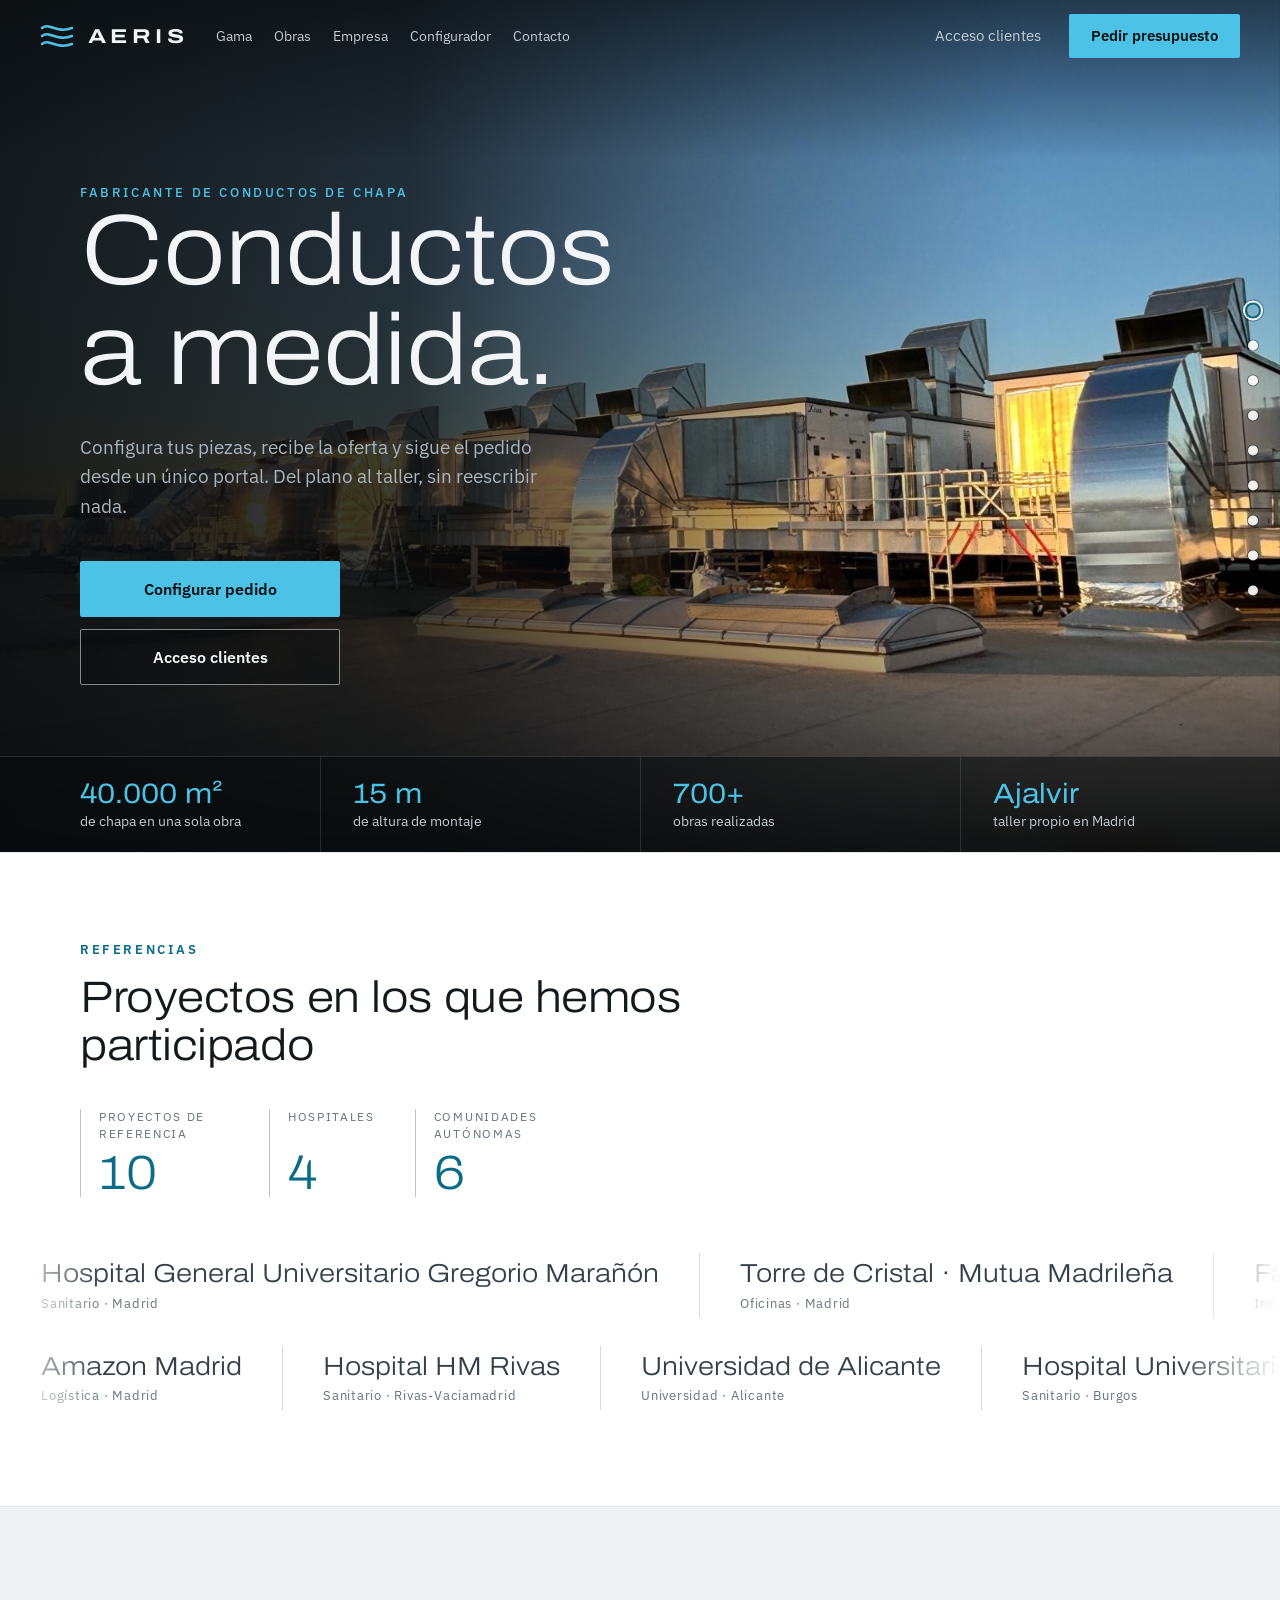
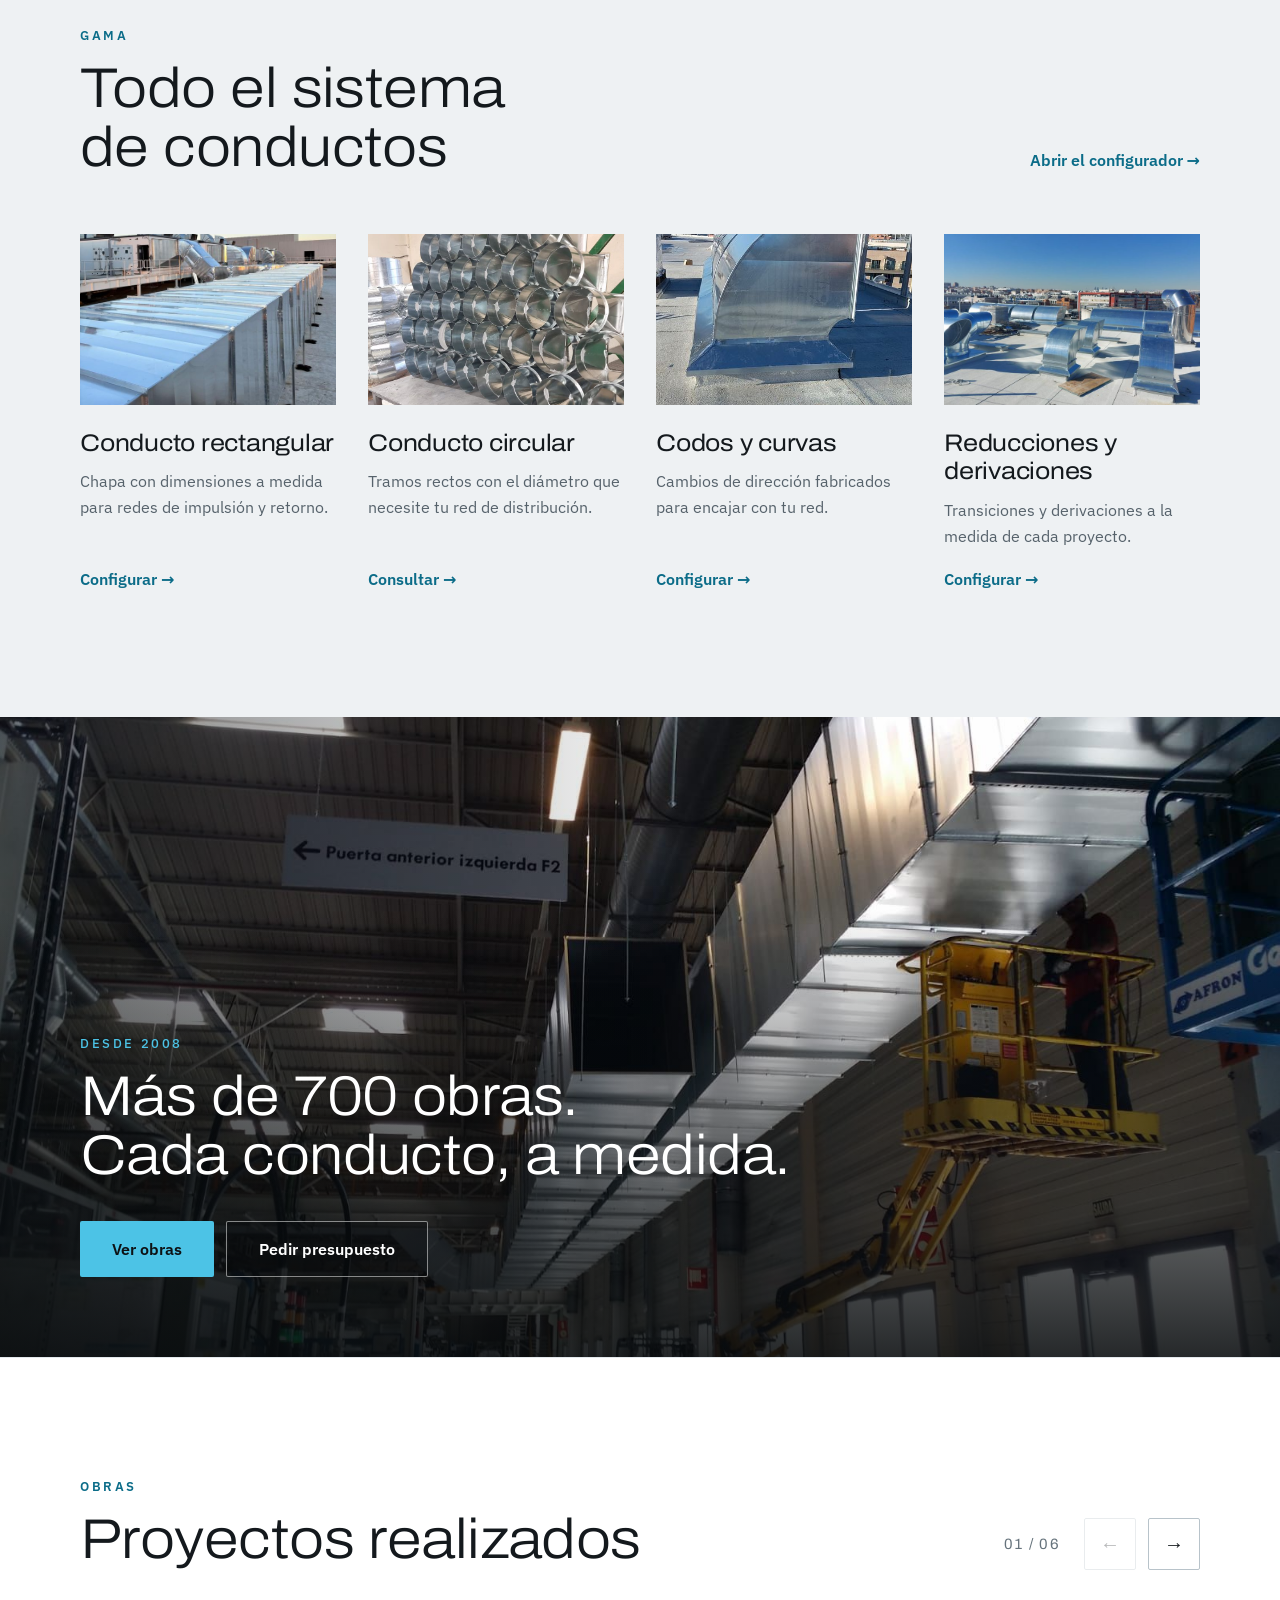
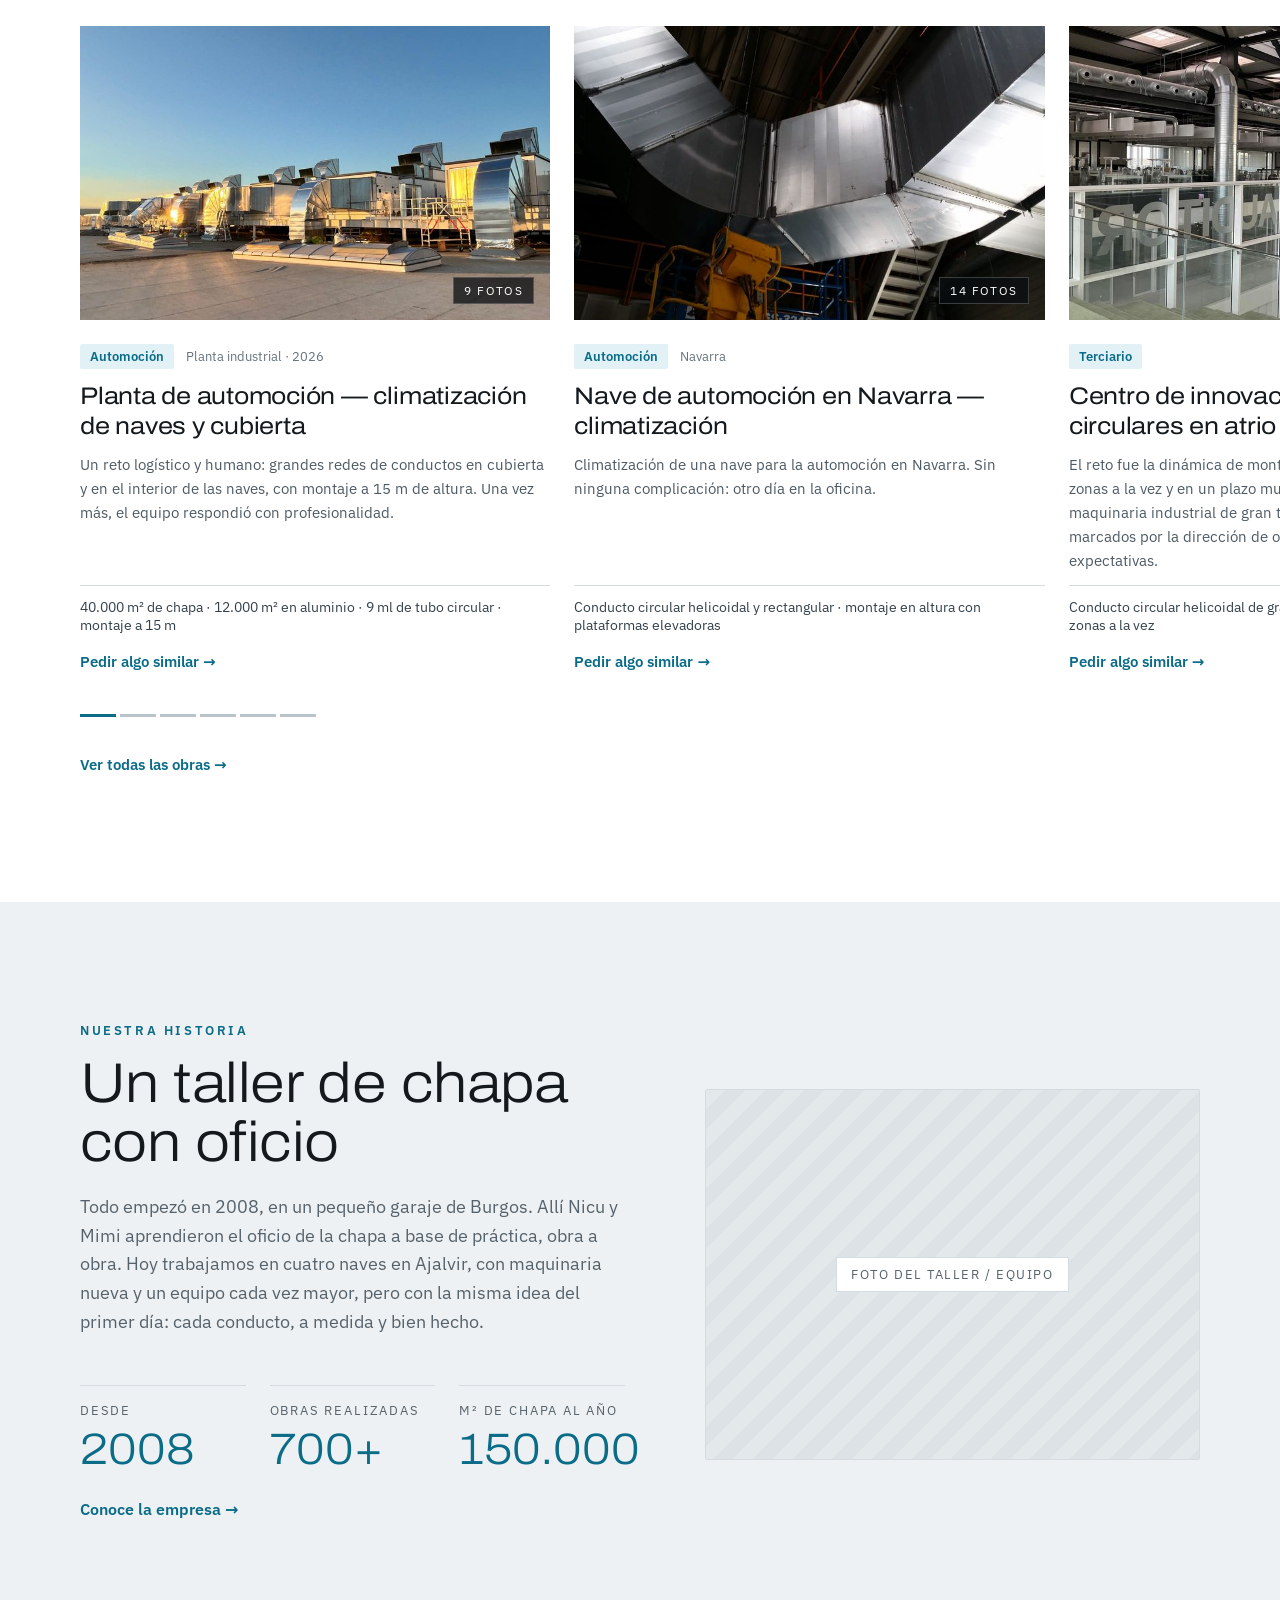
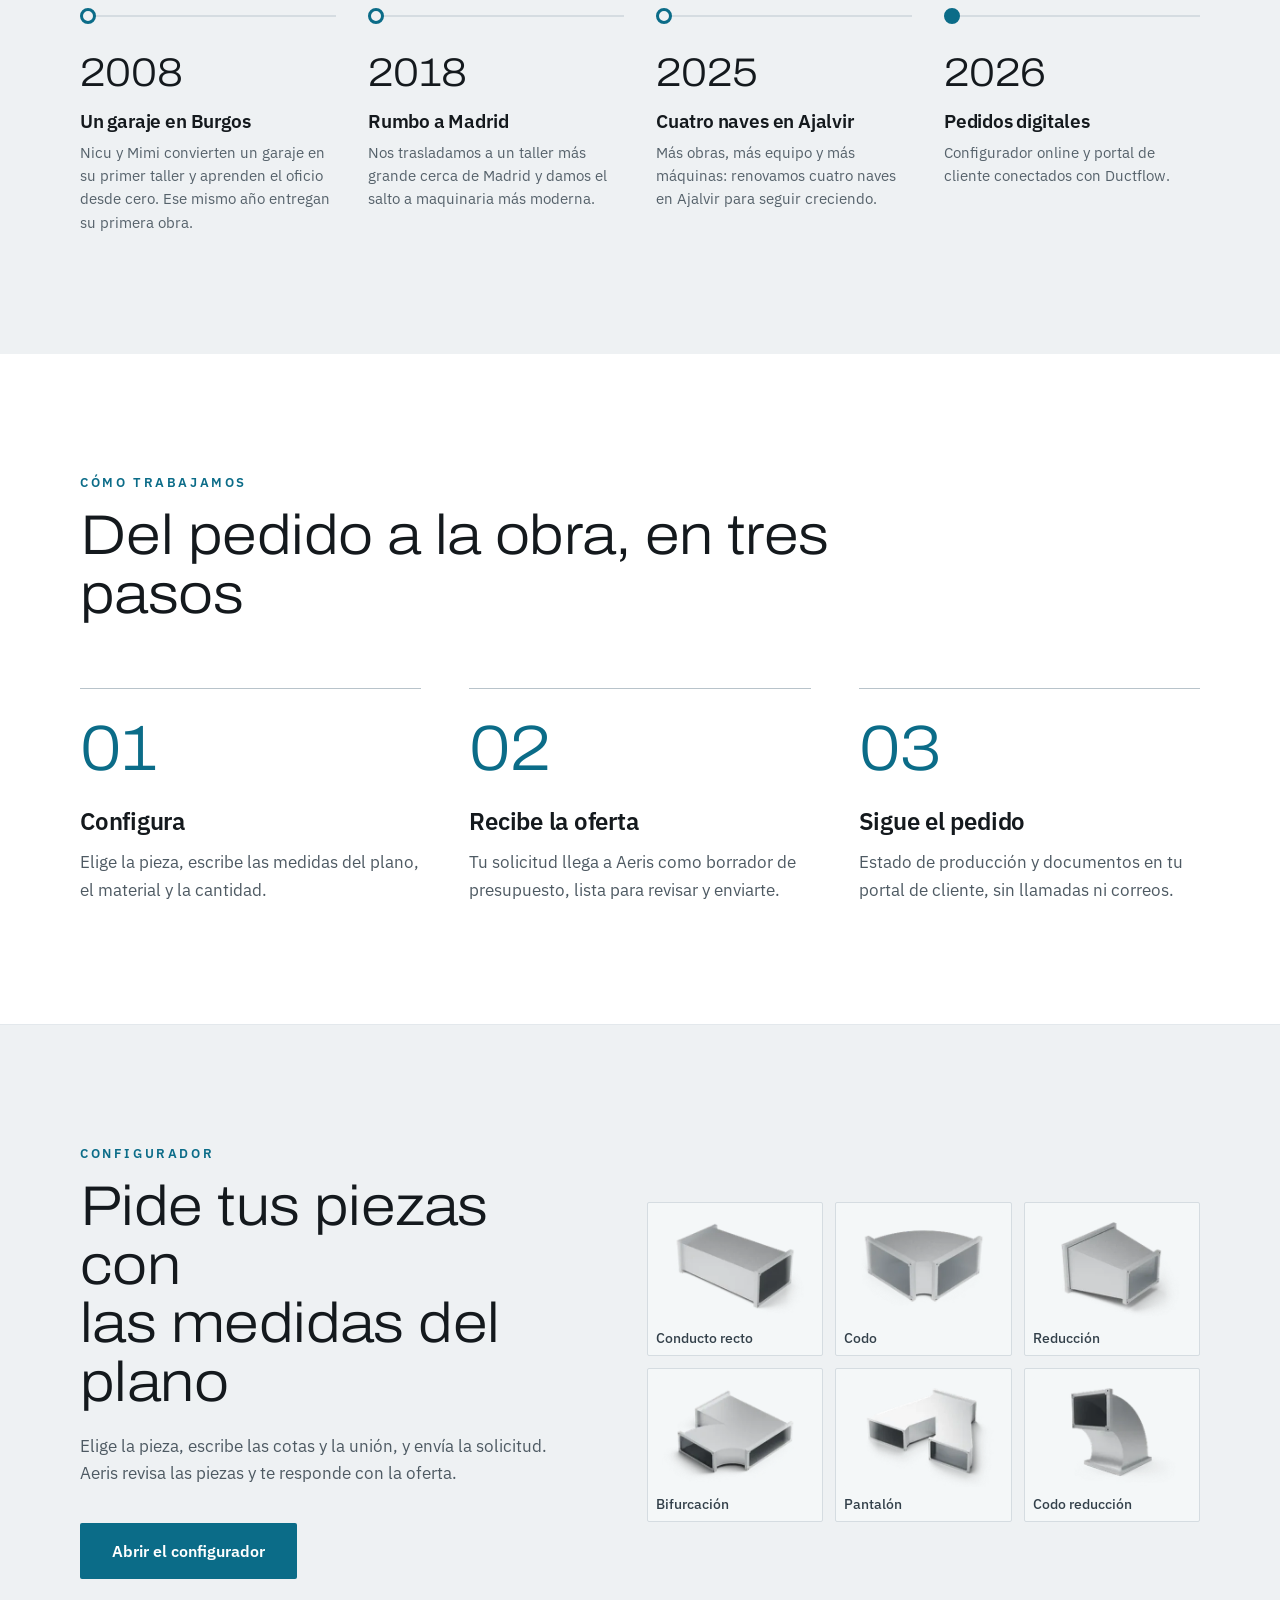
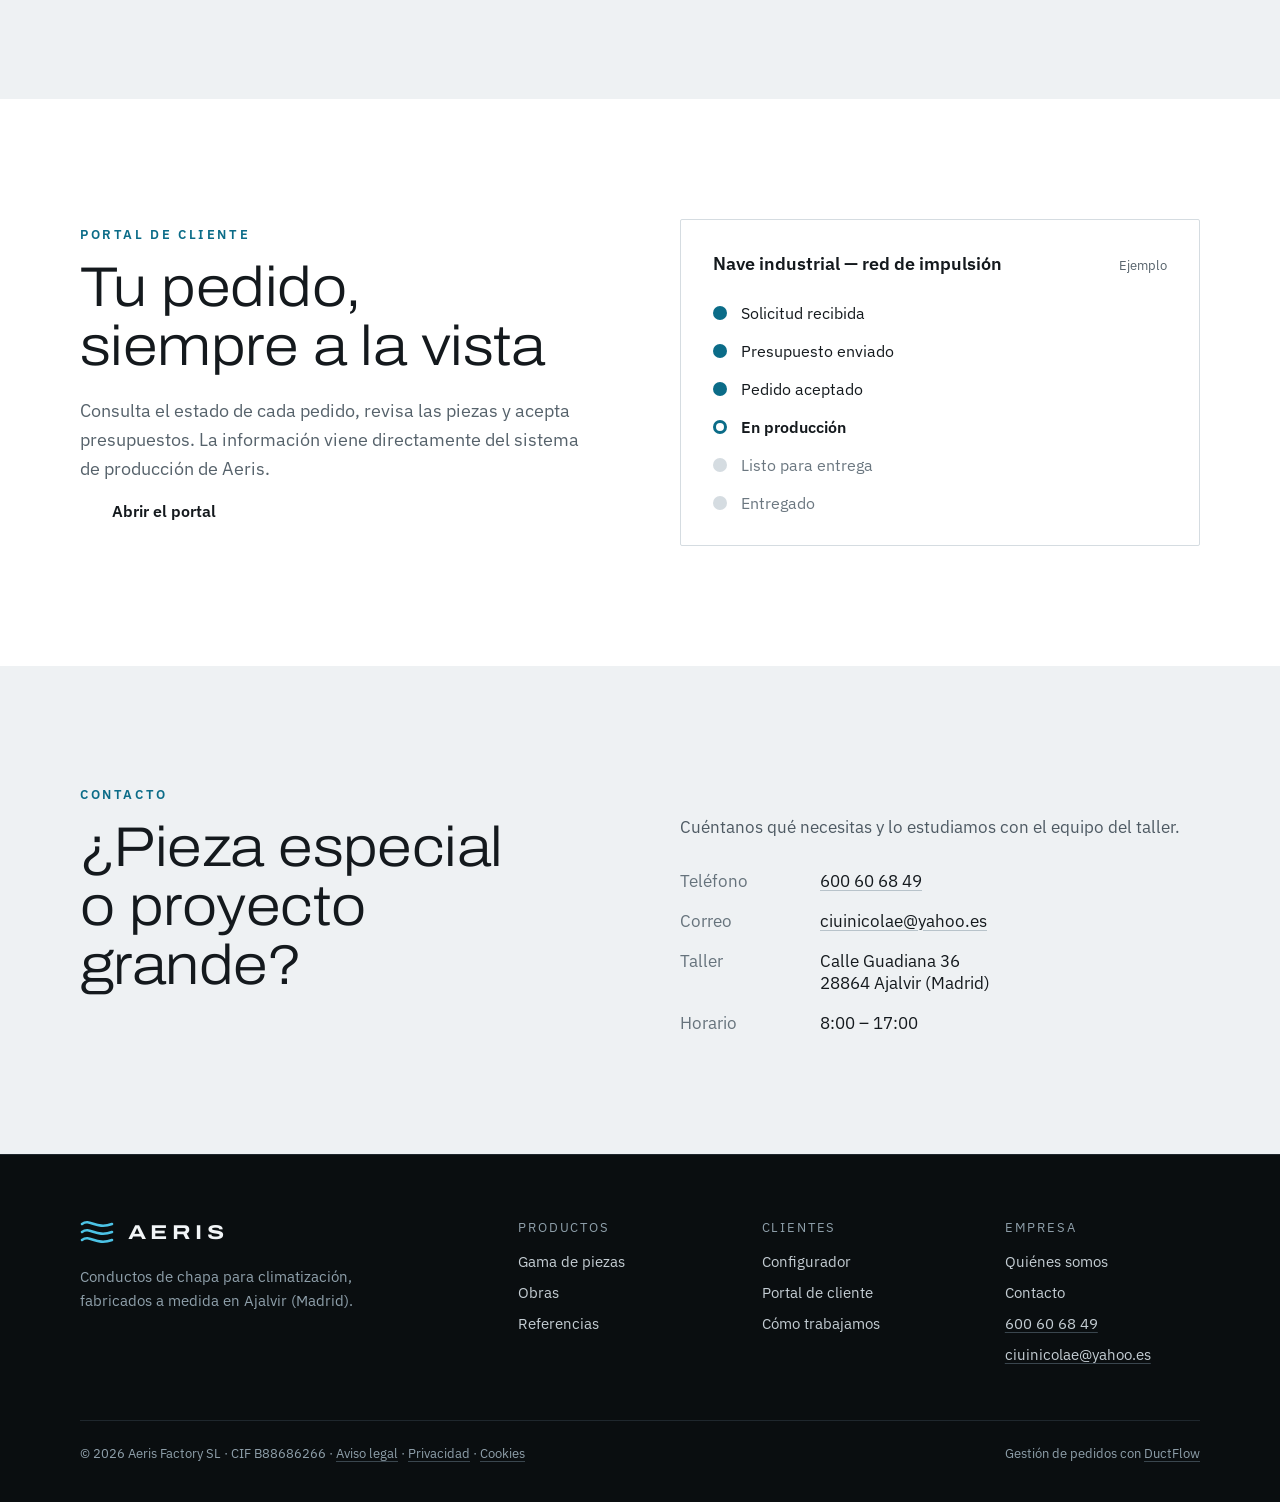
==== commit cc836780: "Versión de prueba desde aeris-web 541a1b8 Aeris: bandă cu poză (ca BMW), carduri Obras fără chenar p" ====
--- a/index.html
+++ b/index.html
@@ -34,7 +34,7 @@
   }
 }
 </script>
-<link rel="stylesheet" href="styles.css?v=957dd574">
+<link rel="stylesheet" href="styles.css?v=406ebbab">
 </head>
 <body>
 
@@ -113,20 +113,20 @@
   <div class="refs-rows">
     <div class="refs-row">
       <ul class="refs-track">
-        <li class="ref-item"><span class="ref-icon" aria-hidden="true"><svg viewBox="0 0 24 24" width="22" height="22" fill="none" stroke="currentColor" stroke-width="1.6" stroke-linecap="round" stroke-linejoin="round"><rect x="4" y="3" width="16" height="18" rx="1"/><path d="M12 7v6M9 10h6M9 21v-4h6v4"/></svg></span><span class="ref-text"><span class="ref-name">Hospital General Universitario Gregorio Marañón</span><span class="ref-meta">Sanitario · Madrid</span></span></li>
-        <li class="ref-item"><span class="ref-icon" aria-hidden="true"><svg viewBox="0 0 24 24" width="22" height="22" fill="none" stroke="currentColor" stroke-width="1.6" stroke-linecap="round" stroke-linejoin="round"><rect x="6" y="2" width="12" height="20" rx="1"/><path d="M9 6h2M13 6h2M9 10h2M13 10h2M9 14h2M13 14h2M11 22v-4h2v4"/></svg></span><span class="ref-text"><span class="ref-name">Torre de Cristal · Mutua Madrileña</span><span class="ref-meta">Oficinas · Madrid</span></span></li>
-        <li class="ref-item"><span class="ref-icon" aria-hidden="true"><svg viewBox="0 0 24 24" width="22" height="22" fill="none" stroke="currentColor" stroke-width="1.6" stroke-linecap="round" stroke-linejoin="round"><path d="M3 21V10l5 3V10l5 3V10l5 3V4h3v17z"/><path d="M7 17h2M12 17h2M17 17h2"/></svg></span><span class="ref-text"><span class="ref-name">Fábrica Volkswagen Navarra</span><span class="ref-meta">Industria · Navarra</span></span></li>
-        <li class="ref-item"><span class="ref-icon" aria-hidden="true"><svg viewBox="0 0 24 24" width="22" height="22" fill="none" stroke="currentColor" stroke-width="1.6" stroke-linecap="round" stroke-linejoin="round"><rect x="4" y="3" width="16" height="18" rx="1"/><path d="M12 7v6M9 10h6M9 21v-4h6v4"/></svg></span><span class="ref-text"><span class="ref-name">Hospital Universitario de Toledo</span><span class="ref-meta">Sanitario · Toledo</span></span></li>
-        <li class="ref-item"><span class="ref-icon" aria-hidden="true"><svg viewBox="0 0 24 24" width="22" height="22" fill="none" stroke="currentColor" stroke-width="1.6" stroke-linecap="round" stroke-linejoin="round"><rect x="4" y="3" width="16" height="5" rx="1"/><rect x="4" y="10" width="16" height="5" rx="1"/><rect x="4" y="17" width="16" height="4" rx="1"/><path d="M8 5.5h.01M8 12.5h.01"/></svg></span><span class="ref-text"><span class="ref-name">Centro de datos Algete</span><span class="ref-meta">Centro de datos · Algete, Madrid</span></span></li>
+        <li class="ref-item"><span class="ref-text"><span class="ref-name">Hospital General Universitario Gregorio Marañón</span><span class="ref-meta">Sanitario · Madrid</span></span></li>
+        <li class="ref-item"><span class="ref-text"><span class="ref-name">Torre de Cristal · Mutua Madrileña</span><span class="ref-meta">Oficinas · Madrid</span></span></li>
+        <li class="ref-item"><span class="ref-text"><span class="ref-name">Fábrica Volkswagen Navarra</span><span class="ref-meta">Industria · Navarra</span></span></li>
+        <li class="ref-item"><span class="ref-text"><span class="ref-name">Hospital Universitario de Toledo</span><span class="ref-meta">Sanitario · Toledo</span></span></li>
+        <li class="ref-item"><span class="ref-text"><span class="ref-name">Centro de datos Algete</span><span class="ref-meta">Centro de datos · Algete, Madrid</span></span></li>
       </ul>
     </div>
     <div class="refs-row refs-row-rev">
       <ul class="refs-track">
-        <li class="ref-item"><span class="ref-icon" aria-hidden="true"><svg viewBox="0 0 24 24" width="22" height="22" fill="none" stroke="currentColor" stroke-width="1.6" stroke-linecap="round" stroke-linejoin="round"><path d="M3 7l9-4 9 4v10l-9 4-9-4z"/><path d="M3 7l9 4 9-4M12 11v10"/></svg></span><span class="ref-text"><span class="ref-name">Amazon Madrid</span><span class="ref-meta">Logística · Madrid</span></span></li>
-        <li class="ref-item"><span class="ref-icon" aria-hidden="true"><svg viewBox="0 0 24 24" width="22" height="22" fill="none" stroke="currentColor" stroke-width="1.6" stroke-linecap="round" stroke-linejoin="round"><rect x="4" y="3" width="16" height="18" rx="1"/><path d="M12 7v6M9 10h6M9 21v-4h6v4"/></svg></span><span class="ref-text"><span class="ref-name">Hospital HM Rivas</span><span class="ref-meta">Sanitario · Rivas-Vaciamadrid</span></span></li>
-        <li class="ref-item"><span class="ref-icon" aria-hidden="true"><svg viewBox="0 0 24 24" width="22" height="22" fill="none" stroke="currentColor" stroke-width="1.6" stroke-linecap="round" stroke-linejoin="round"><path d="M2 9l10-5 10 5-10 5z"/><path d="M6 11v5c0 1.5 2.7 3 6 3s6-1.5 6-3v-5M22 9v6"/></svg></span><span class="ref-text"><span class="ref-name">Universidad de Alicante</span><span class="ref-meta">Universidad · Alicante</span></span></li>
-        <li class="ref-item"><span class="ref-icon" aria-hidden="true"><svg viewBox="0 0 24 24" width="22" height="22" fill="none" stroke="currentColor" stroke-width="1.6" stroke-linecap="round" stroke-linejoin="round"><rect x="4" y="3" width="16" height="18" rx="1"/><path d="M12 7v6M9 10h6M9 21v-4h6v4"/></svg></span><span class="ref-text"><span class="ref-name">Hospital Universitario de Burgos</span><span class="ref-meta">Sanitario · Burgos</span></span></li>
-        <li class="ref-item"><span class="ref-icon" aria-hidden="true"><svg viewBox="0 0 24 24" width="22" height="22" fill="none" stroke="currentColor" stroke-width="1.6" stroke-linecap="round" stroke-linejoin="round"><path d="M9 18h6M10 21h4M12 3a6 6 0 0 0-4 10.5c.8.8 1 1.6 1 2.5h6c0-.9.2-1.7 1-2.5A6 6 0 0 0 12 3z"/></svg></span><span class="ref-text"><span class="ref-name">Centro de Innovación Factory Barcelona</span><span class="ref-meta">Innovación · Barcelona</span></span></li>
+        <li class="ref-item"><span class="ref-text"><span class="ref-name">Amazon Madrid</span><span class="ref-meta">Logística · Madrid</span></span></li>
+        <li class="ref-item"><span class="ref-text"><span class="ref-name">Hospital HM Rivas</span><span class="ref-meta">Sanitario · Rivas-Vaciamadrid</span></span></li>
+        <li class="ref-item"><span class="ref-text"><span class="ref-name">Universidad de Alicante</span><span class="ref-meta">Universidad · Alicante</span></span></li>
+        <li class="ref-item"><span class="ref-text"><span class="ref-name">Hospital Universitario de Burgos</span><span class="ref-meta">Sanitario · Burgos</span></span></li>
+        <li class="ref-item"><span class="ref-text"><span class="ref-name">Centro de Innovación Factory Barcelona</span><span class="ref-meta">Innovación · Barcelona</span></span></li>
       </ul>
     </div>
   </div>
@@ -185,6 +185,20 @@
         <a href="configurador.html" class="link-arrow">Configurar →</a>
       </div>
     </article>
+  </div>
+</section>
+
+<!-- Banda de foto a todo el ancho (como los bloques de modelo de BMW) -->
+<section class="banda-foto" aria-labelledby="banda-title">
+  <img src="obras/navarra-07.jpg?v=6fb3ce02" srcset="obras/navarra-07-sm.jpg?v=e54e811a 800w, obras/navarra-07.jpg?v=6fb3ce02 1600w" sizes="100vw"
+    alt="Montaje de un conducto rectangular de chapa en una nave de automoción en Navarra" loading="lazy">
+  <div class="banda-copy">
+    <div class="eyebrow">Desde 2008</div>
+    <h2 id="banda-title">Más de 700 obras.<br>Cada conducto, a medida.</h2>
+    <div class="banda-actions">
+      <a href="obras.html" class="btn btn-accent btn-lg">Ver obras</a>
+      <a href="configurador.html" class="btn btn-outline btn-lg">Pedir presupuesto</a>
+    </div>
   </div>
 </section>
 
@@ -346,7 +360,7 @@
 </footer>
 <!-- /layout:footer -->
 
-<script src="nav.js?v=5b3f4c4e"></script>
+<script src="nav.js?v=9c87ea60"></script>
 <script src="obras.js?v=840bfdde"></script>
 <script src="referencias.js?v=21f067c5"></script>
 </body>
--- a/styles.css
+++ b/styles.css
@@ -181,18 +181,18 @@
 /* Cifra siempre abajo: alineadas aunque una etiqueta tenga 1 línea y otra 2 (el hueco queda arriba). */
 .refs-stats dt { font-size: 12px; letter-spacing: 0.14em; text-transform: uppercase; color: var(--fg-dim2); max-width: 130px; line-height: 1.4; }
 .refs-stats dd { margin: auto 0 0; padding-top: 6px; font-family: 'Archivo', sans-serif; font-weight: 300; font-stretch: 112%; font-size: 48px; line-height: 1; color: var(--accent); }
-.refs-rows { margin-top: 56px; display: flex; flex-direction: column; gap: 16px; }
+.refs-rows { margin-top: 56px; display: flex; flex-direction: column; gap: 28px; }
 .refs-row { display: flex; overflow: hidden; padding: 0 80px; }
-.refs-track { list-style: none; margin: 0; padding: 0; display: flex; flex-wrap: wrap; gap: 16px; }
-.ref-item { display: flex; align-items: center; gap: 16px; padding: 18px 26px 18px 18px; background: var(--ink-3); border: 1px solid var(--line-2); border-radius: 2px; white-space: nowrap; transition: border-color 0.2s; }
-.ref-item:hover { border-color: var(--line-3); }
-.ref-icon { width: 44px; height: 44px; flex-shrink: 0; display: flex; align-items: center; justify-content: center; border-radius: 50%; background: #12323D; color: var(--accent); }
-.ref-text { display: flex; flex-direction: column; gap: 3px; }
-.ref-name { font-size: 17px; font-weight: 600; color: var(--fg); }
-.ref-meta { font-size: 13px; color: var(--fg-dim2); }
+.refs-track { list-style: none; margin: 0; padding: 0; display: flex; flex-wrap: wrap; gap: 0; }
+/* doar tipografie (fără cutii/iconițe): numele mari, separate de o linie fină */
+.ref-item { display: flex; align-items: center; padding: 6px 40px; border-left: 1px solid var(--line-2); white-space: nowrap; }
+.ref-text { display: flex; flex-direction: column; gap: 6px; }
+.ref-name { font-family: 'Archivo', sans-serif; font-weight: 300; font-stretch: 112%; font-size: 26px; line-height: 1.15; color: var(--fg-dim3); transition: color 0.2s; }
+.ref-item:hover .ref-name { color: var(--fg); }
+.ref-meta { font-size: 13px; letter-spacing: 0.06em; color: var(--fg-dim2); }
 /* En movimiento (JS activo y sin "reducir movimiento"): bucle continuo con bordes difuminados. */
 .refs-row.is-moving { padding: 0; -webkit-mask-image: linear-gradient(90deg, transparent, #000 8%, #000 92%, transparent); mask-image: linear-gradient(90deg, transparent, #000 8%, #000 92%, transparent); }
-.refs-row.is-moving .refs-track { flex-wrap: nowrap; flex-shrink: 0; padding-right: 16px; animation: refs-scroll var(--refs-duration, 60s) linear infinite; }
+.refs-row.is-moving .refs-track { flex-wrap: nowrap; flex-shrink: 0; animation: refs-scroll var(--refs-duration, 60s) linear infinite; }
 .refs-row-rev.is-moving .refs-track { animation-direction: reverse; }
 .refs-rows:hover .refs-track, .refs-rows:focus-within .refs-track { animation-play-state: paused; }
 @keyframes refs-scroll { to { transform: translateX(-100%); } }
@@ -210,6 +210,17 @@
 .card-body p { font-size: 16px; line-height: 1.6; color: var(--light-dim); flex-grow: 1; }
 .card-body .link-arrow { margin-top: 8px; }
 
+/* banda de foto a todo el ancho (como BMW): texto abajo a la izquierda sobre degradado */
+.banda-foto { position: relative; height: 640px; overflow: hidden; background: var(--ink-4); display: flex; align-items: flex-end; }
+.banda-foto > img { position: absolute; inset: 0; width: 100%; height: 100%; object-fit: cover; object-position: 50% 45%; }
+.banda-foto::after { content: ""; position: absolute; inset: 0; pointer-events: none;
+  background: linear-gradient(0deg, rgba(8, 11, 13, 0.88) 0%, rgba(8, 11, 13, 0.45) 40%, rgba(8, 11, 13, 0) 70%),
+              linear-gradient(90deg, rgba(8, 11, 13, 0.55) 0%, rgba(8, 11, 13, 0) 55%); }
+.banda-copy { position: relative; z-index: 1; padding: 0 80px 80px; }
+.banda-copy h2 { margin-top: 16px; font-size: 56px; line-height: 1.05; color: #fff; }
+.banda-actions { margin-top: 36px; display: flex; flex-wrap: wrap; gap: 12px; }
+.banda-actions .btn-outline { color: #fff; border-color: rgba(255, 255, 255, 0.5); background: rgba(8, 11, 13, 0.4); }
+
 /* obras (carrusel) */
 .obras-section { border-top: 1px solid var(--line); overflow: hidden; }
 .carousel-nav { display: flex; align-items: center; gap: 12px; }
@@ -223,7 +234,11 @@
 }
 .obras-track::-webkit-scrollbar { display: none; }
 .obras-track:focus-visible { outline: 2px solid var(--accent); outline-offset: 6px; }
-.obra { flex: 0 0 42%; scroll-snap-align: start; background: var(--ink-3); border: 1px solid var(--line-2); border-radius: 2px; display: flex; flex-direction: column; }
+/* fără chenar/fundal, ca la cardurile din „Gama” (doar în caruselul de pe prima pagină) */
+.obra { flex: 0 0 42%; scroll-snap-align: start; display: flex; flex-direction: column; }
+/* Pagina Obras: multe carduri pe fundal gri → cu chenar și fundal alb, altfel textul se pierde. */
+.obras-grid .obra { background: var(--ink); border: 1px solid var(--line-2); border-radius: 2px; }
+.obras-grid .obra-body { padding: 28px; }
 .obra-media { position: relative; aspect-ratio: 16 / 10; overflow: hidden; background: var(--ink-4); }
 .obra-media svg, .obra-media img { display: block; width: 100%; height: 100%; object-fit: cover; transition: transform 0.6s ease; }
 .obra:hover .obra-media svg, .obra:hover .obra-media img { transform: scale(1.03); }
@@ -240,10 +255,10 @@
 .gallery-count { min-width: 3.5em; text-align: center; }
 .gallery-close { position: absolute; top: 12px; right: 16px; width: 44px; height: 44px; font-size: 30px; line-height: 1; color: #fff; background: none; border: 0; cursor: pointer; }
 .obra-tag { position: absolute; left: 16px; top: 16px; padding: 5px 10px; font-size: 12px; letter-spacing: 0.12em; text-transform: uppercase; background: rgba(10, 14, 16, 0.75); color: var(--fg-dim3); border: 1px solid var(--line-3); }
-.obra-body { padding: 28px; display: flex; flex-direction: column; gap: 12px; flex-grow: 1; }
+.obra-body { padding-top: 24px; display: flex; flex-direction: column; gap: 12px; flex-grow: 1; }
 .obra-meta { display: flex; gap: 12px; align-items: center; flex-wrap: wrap; font-size: 13px; color: var(--fg-dim2); }
 .obra-cat { padding: 4px 10px; background: #12323D; color: #7FD3EC; font-weight: 600; border-radius: 2px; }
-.obra-body h3 { font-family: 'IBM Plex Sans', sans-serif; font-weight: 600; font-size: 22px; line-height: 1.3; }
+.obra-body h3 { font-weight: 400; font-size: 24px; line-height: 1.25; }
 .obra-body p { font-size: 15px; line-height: 1.6; color: var(--fg-dim); flex-grow: 1; }
 .obra-specs { font-size: 14px; color: var(--fg-dim3); padding-top: 12px; border-top: 1px solid var(--line-2); }
 .obra-body .link-arrow { align-self: flex-start; padding: 6px 0 0; }
@@ -501,9 +516,7 @@
 .tema-claro .pill.active { color: #FFFFFF; }
 .tema-claro .piece-option:hover, .tema-claro .piece-option.active { color: var(--fg); }
 .tema-claro .piece-list { box-shadow: 0 16px 40px rgba(20, 25, 29, 0.14); }
-.tema-claro .ref-icon { background: #E1F1F6; }
 .tema-claro .obra-cat { background: #E1F1F6; color: #0B6C88; }
-.tema-claro .obra { background: #FFFFFF; }
 /* Ilustraciones de las obras de ejemplo: dibujadas en oscuro → invertidas para fondo claro. */
 .tema-claro .obra-media > svg { filter: invert(1) hue-rotate(180deg) brightness(0.97); }
 .tema-claro .obra-media { background: #E9EEF1; }
@@ -516,7 +529,14 @@
 /* Mockup „más luz” (Nicu): variante gris para alternar con las secciones blancas. */
 .tema-claro.fondo-gris { background: var(--light-bg); }
 /* Cabecera: negro con tinte azul (no negro puro), a juego con el azul de la marca. */
-.nav { --nav-bg: #0E1C26; background: var(--nav-bg); border-bottom-color: #1C3140; }
+.nav { --nav-bg: #0E1C26; background: var(--nav-bg); border-bottom-color: #1C3140; transition: background-color 0.3s, border-color 0.3s; }
+/* Portada (como BMW): la foto del hero sube bajo la cabecera, que es transparente hasta que se
+   baja de la foto. Lo activa nav.js (.nav-over en <body>); sin JS, cabecera oscura de siempre. */
+.nav-over .hero { margin-top: -72px; height: 852px; }   /* 780 + cei 72 px de sub cabecera: altfel butoanele intrau sub cifre */
+.nav-over .hero-copy { padding-top: 184px; }
+.nav-over .hero::before { content: ""; position: absolute; z-index: 1; left: 0; right: 0; top: 0; height: 160px; pointer-events: none;
+  background: linear-gradient(180deg, rgba(8, 11, 13, 0.6), rgba(8, 11, 13, 0)); }
+.nav.nav-clear:not(.nav-open) { background: transparent; border-bottom-color: transparent; }
 .tema-claro.page-hero { border-bottom-color: var(--line-2); }
 
 /* Página Contacto: mapa de Google cargado solo al pulsar (ver contacto.js). */
@@ -573,7 +593,7 @@
   .legal { grid-template-columns: 1fr; gap: 32px; }
   .legal-toc { position: static; flex-direction: row; flex-wrap: wrap; gap: 8px 20px; }
   .hero-copy h1 { font-size: 64px; }
-  .hero { height: auto; }   /* textul + cifrele dau inaltimea; altfel 780px pot taia banda */
+  .hero, .nav-over .hero { height: auto; }   /* textul + cifrele dau inaltimea; altfel 780px pot taia banda */
   .hero-copy { padding-bottom: 48px; }
   .hero-photo img { object-position: 70% 60%; }
   .hero::after { background: linear-gradient(180deg, rgba(8, 11, 13, 0.85) 0%, rgba(8, 11, 13, 0.55) 45%, rgba(8, 11, 13, 0.35) 70%, rgba(8, 11, 13, 0.9) 100%); }
@@ -591,6 +611,8 @@
   .portal-sidebar { width: 200px; }
   .obras-track { margin-right: -24px; padding-right: 24px; }
   .refs-head, .refs-row { padding-left: 24px; padding-right: 24px; }
+  .banda-copy { padding: 0 24px 56px; }
+  .banda-copy h2 { font-size: 44px; }
   .obra { flex-basis: 64%; }
   .about { grid-template-columns: 1fr; gap: 48px; }
   .timeline { grid-template-columns: 1fr 1fr; row-gap: 48px; }
@@ -599,6 +621,11 @@
   .cards { grid-template-columns: 1fr; }
   .hero-copy h1 { font-size: 48px; }
   .section h2 { font-size: 36px; }
+  .banda-foto { height: 560px; }
+  .banda-copy { padding: 0 16px 48px; }
+  .banda-copy h2 { font-size: 34px; }
+  .ref-item { padding: 4px 24px; }
+  .ref-name { font-size: 20px; }
   .footer-grid { grid-template-columns: 1fr; }
   .portal-shell { flex-direction: column; }
   .portal-sidebar { width: auto; flex-direction: row; align-items: center; padding: 16px; gap: 16px; overflow-x: auto; }
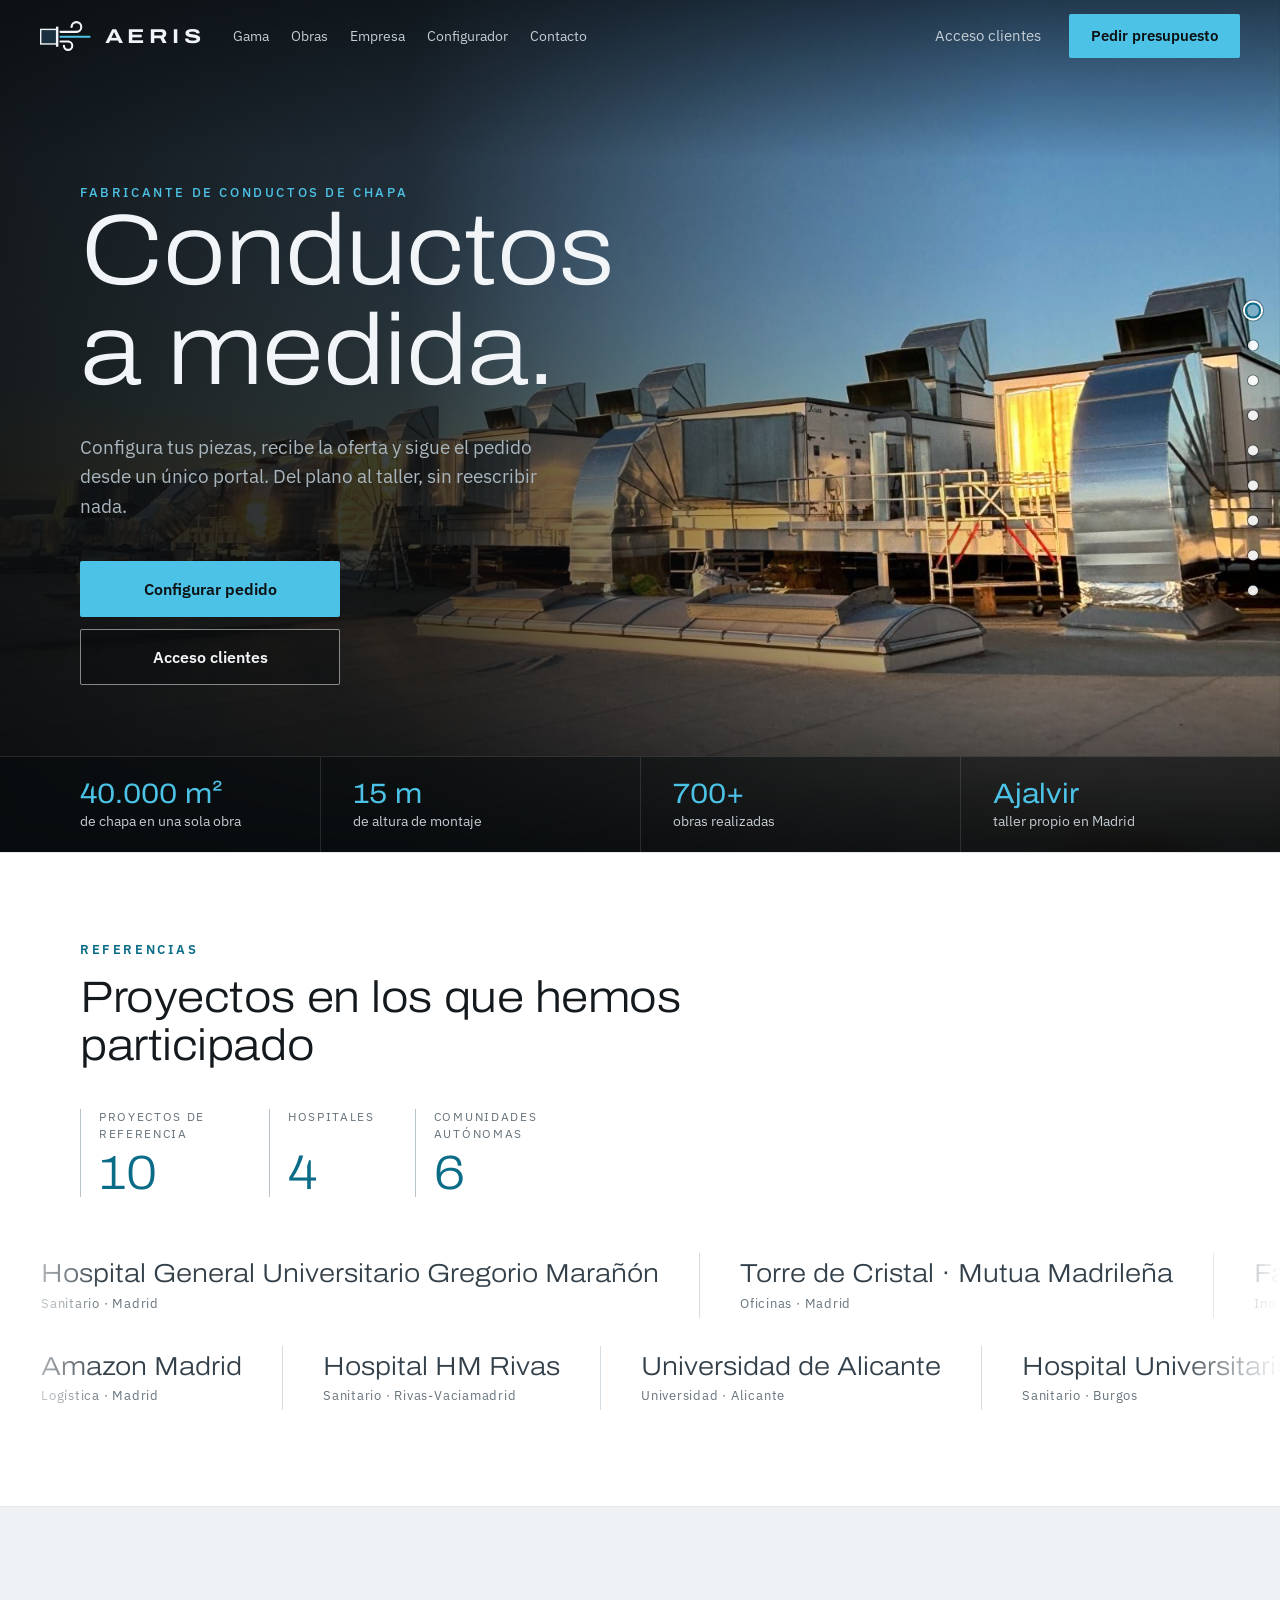
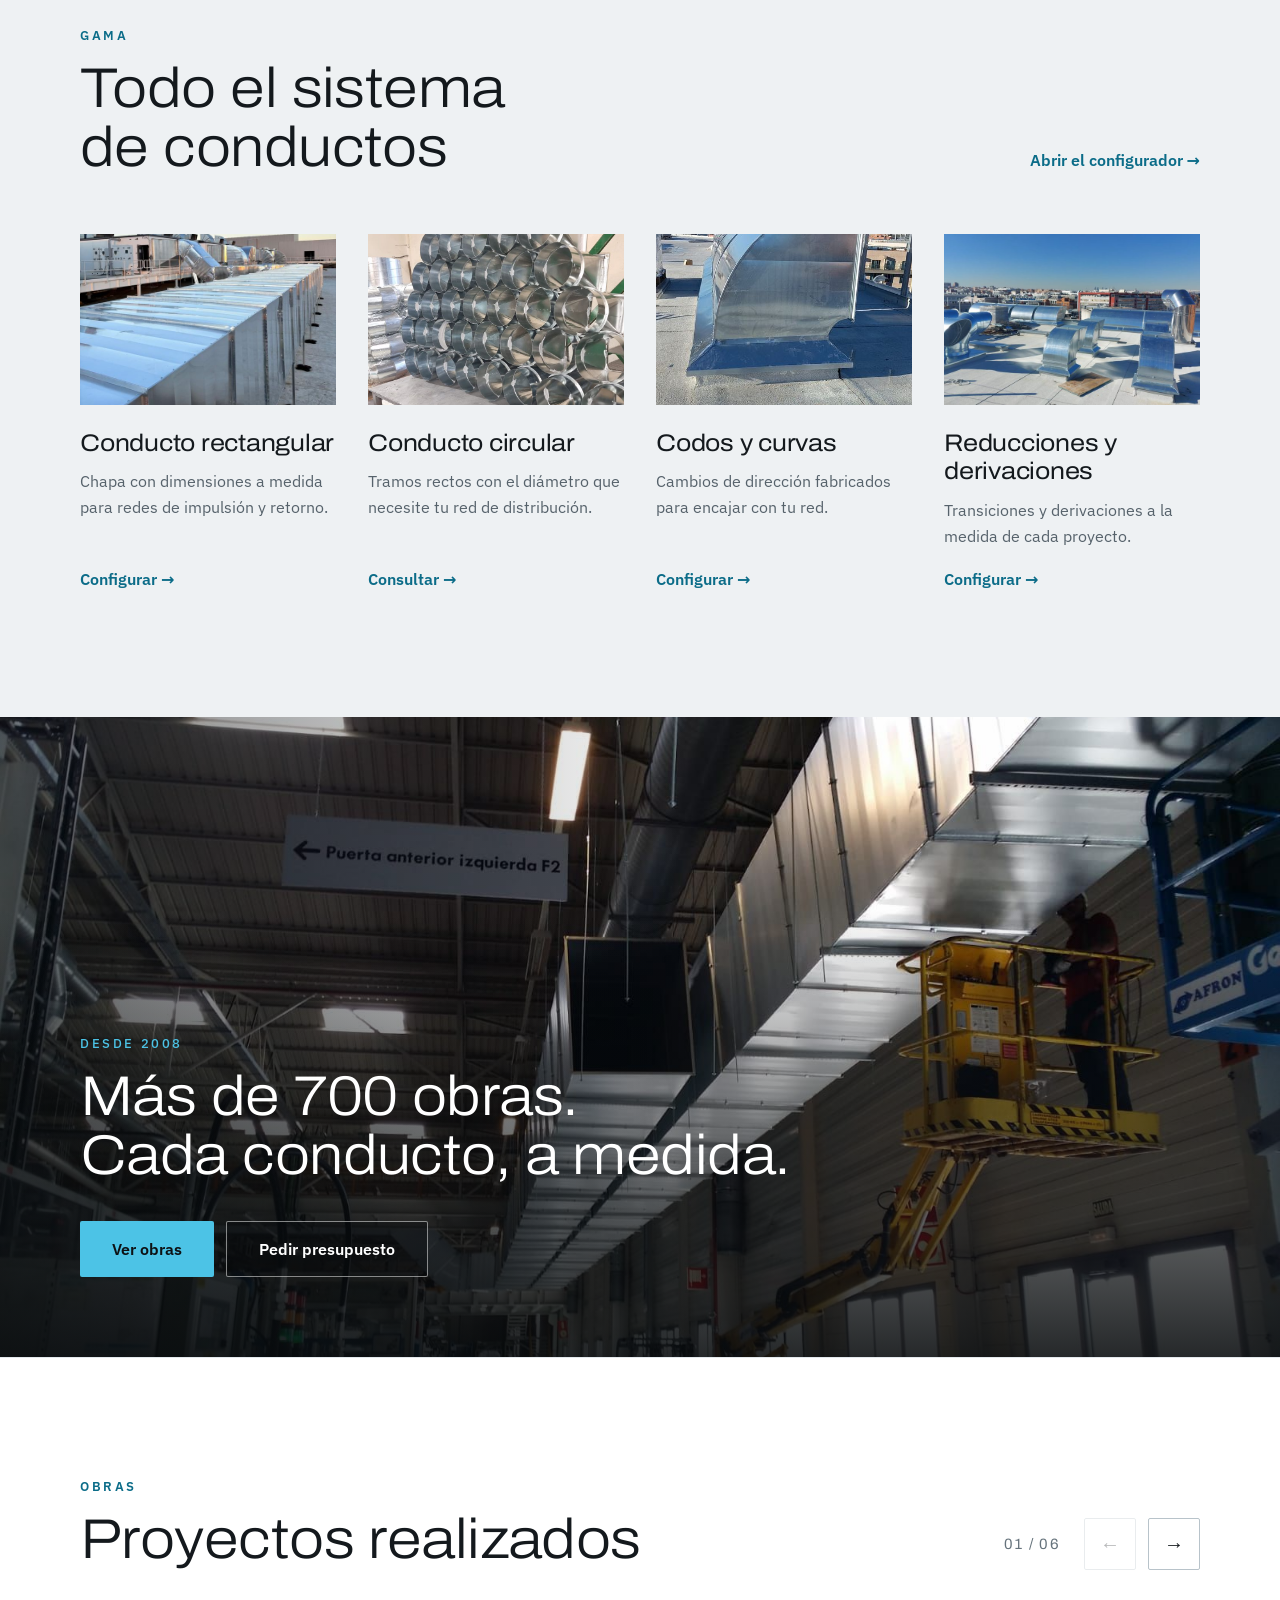
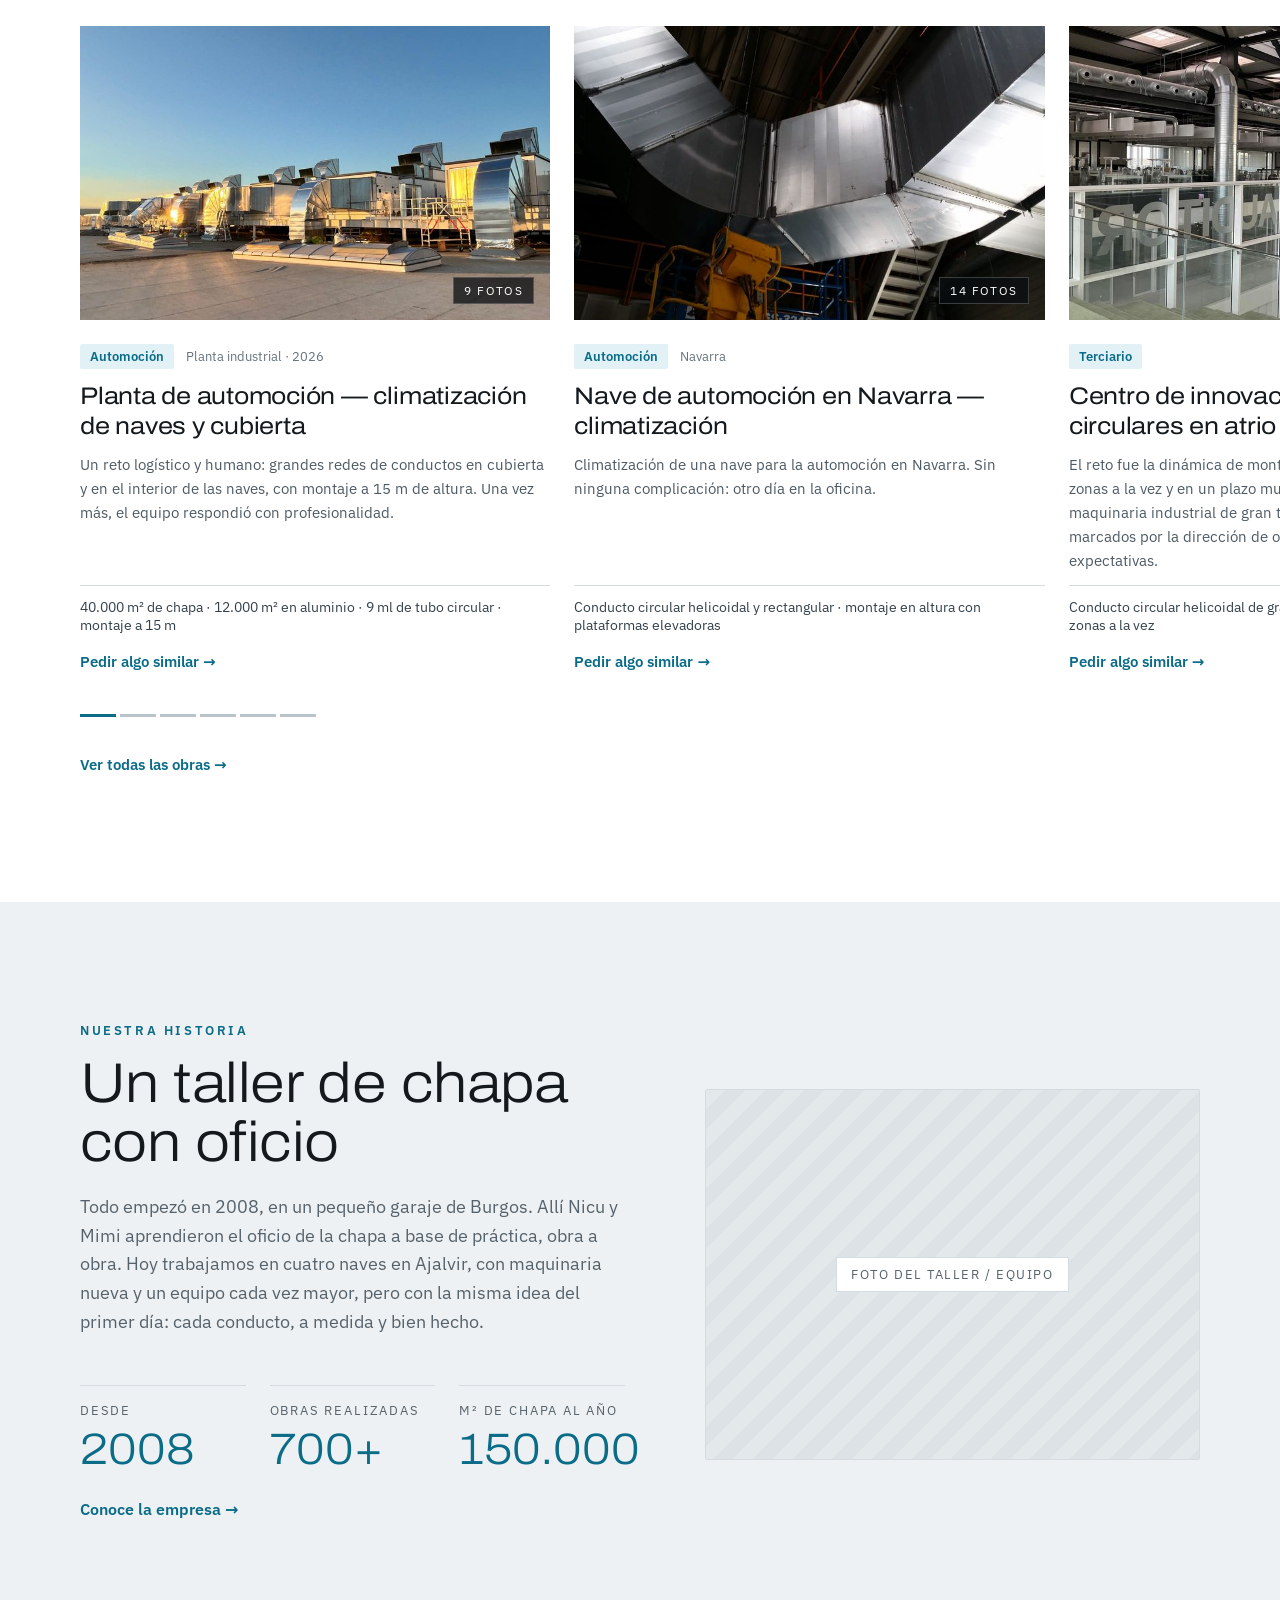
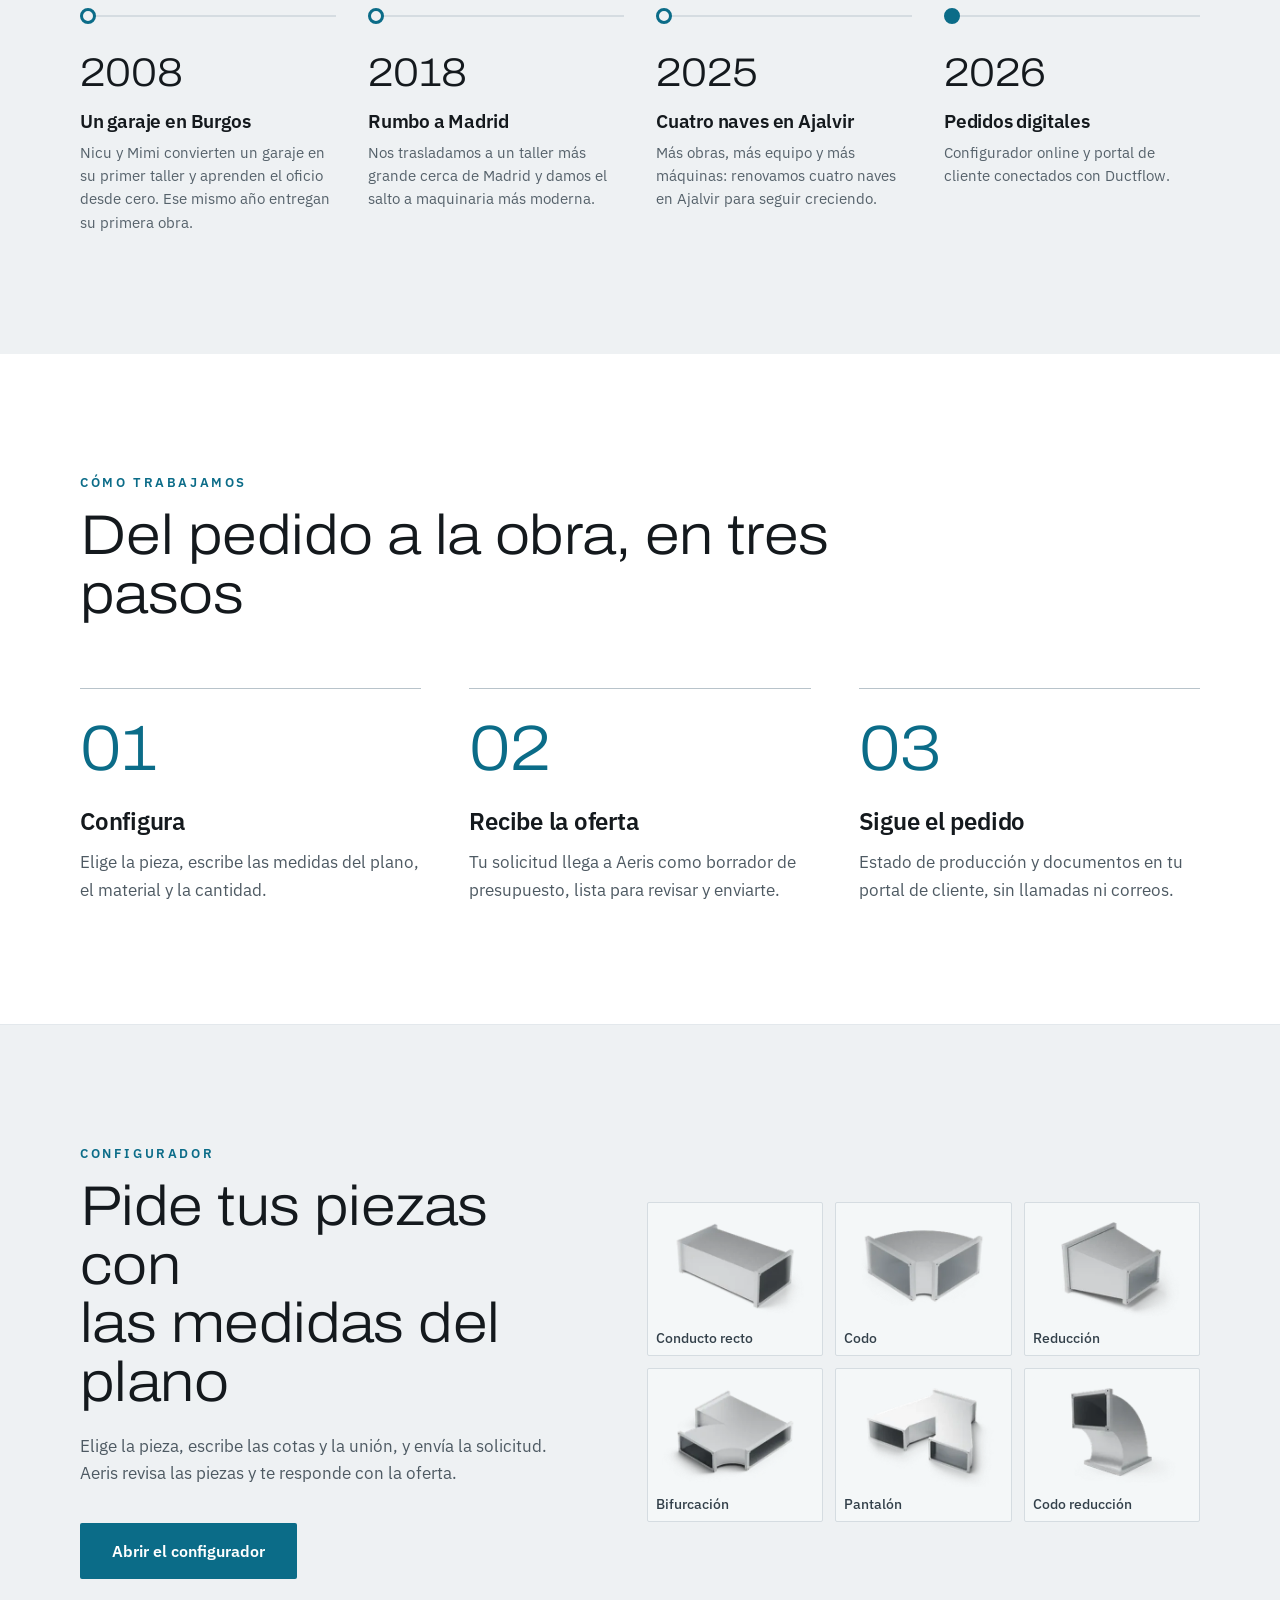
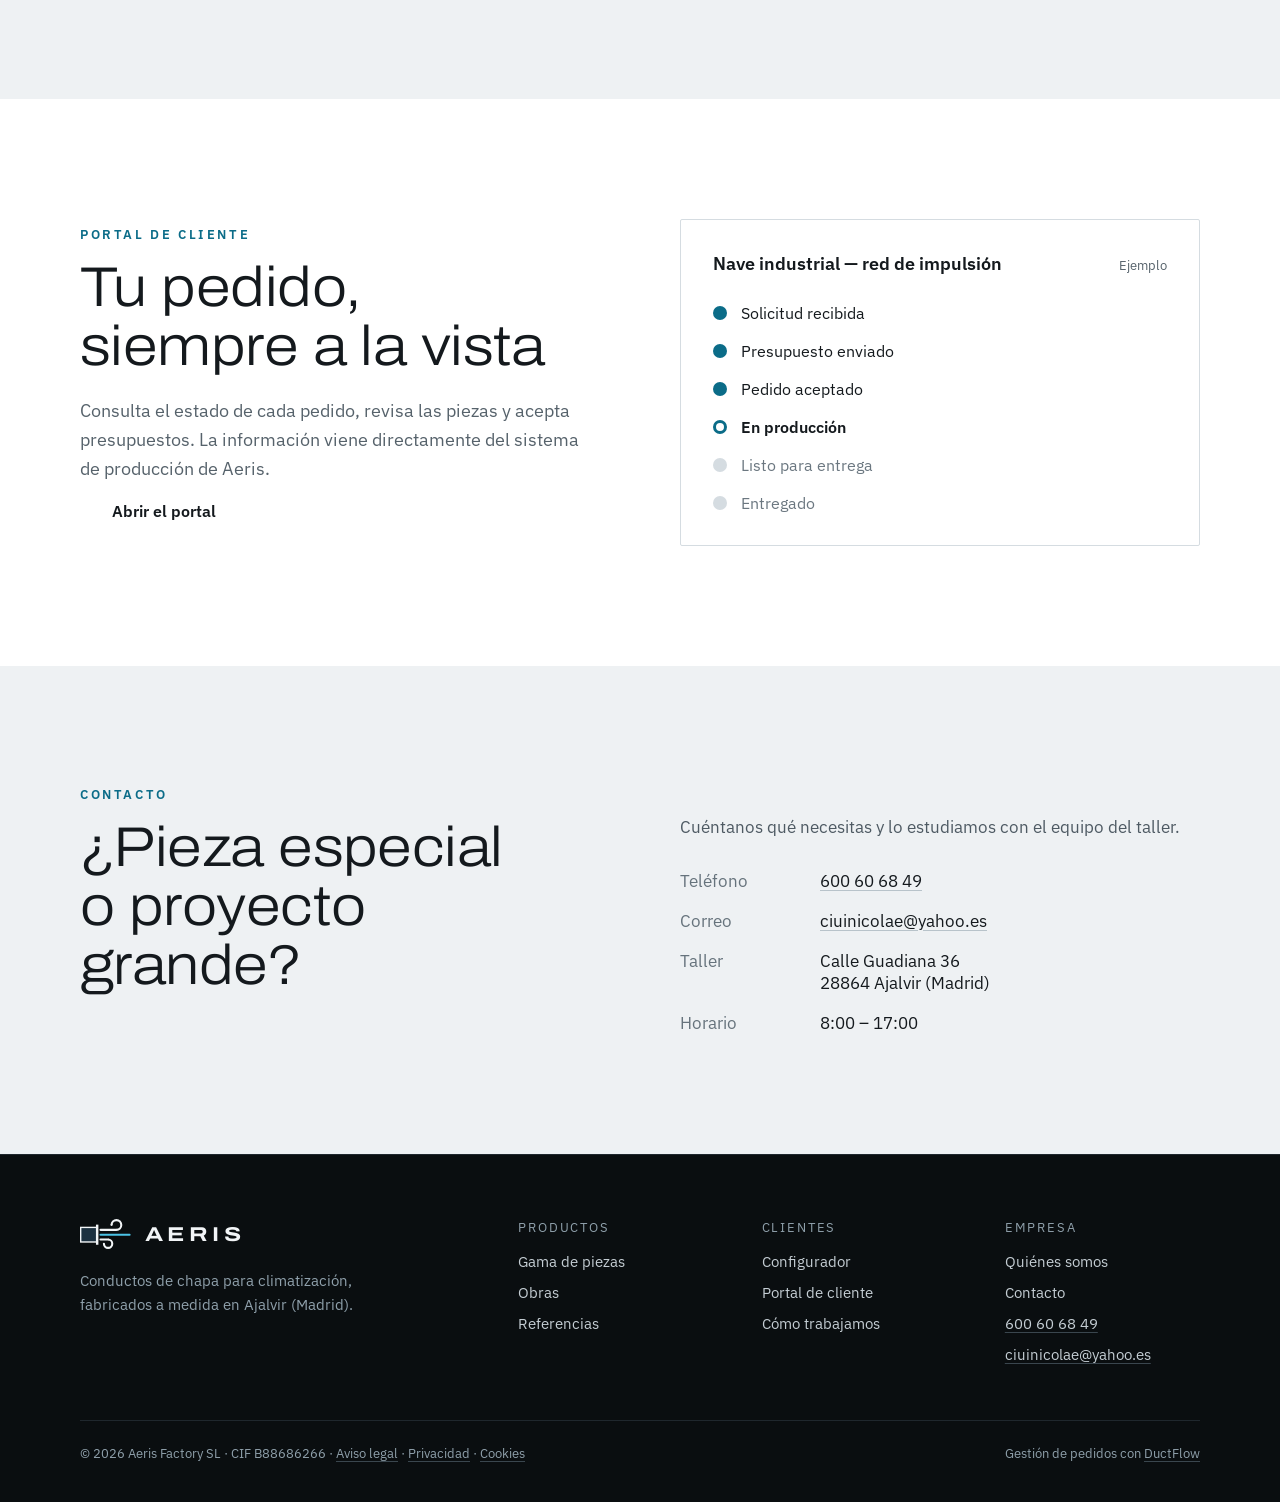
==== commit bf82751d: "Versión de prueba desde aeris-web c08e110 Aeris: logo nou (tub cu flanșă + curenți de aer) în antet," ====
--- a/index.html
+++ b/index.html
@@ -34,6 +34,8 @@
   }
 }
 </script>
+<link rel="icon" href="favicon.svg?v=22ffb4f2" type="image/svg+xml">
+<link rel="apple-touch-icon" href="apple-touch-icon.png?v=1a176ada">
 <link rel="stylesheet" href="styles.css?v=406ebbab">
 </head>
 <body>
@@ -41,7 +43,7 @@
 <!-- layout:header -->
 <header class="nav">
   <a href="#inicio" class="brand" aria-label="Aeris Factory, inicio">
-    <svg width="34" height="26" viewBox="0 0 34 26" fill="none" stroke="#4CC3E6" stroke-width="2.6" stroke-linecap="round" aria-hidden="true"><path d="M2 5 C10 -1 16 11 32 5"/><path d="M2 13 C10 7 16 19 32 13"/><path d="M2 21 C10 15 16 27 32 21"/></svg>
+    <svg width="51" height="30" viewBox="20 32 147 86" aria-hidden="true"><rect x="20" y="54" width="50" height="46" fill="#F2F5F7"/><rect x="24" y="58" width="42" height="38" fill="#1C3140"/><rect x="66" y="48" width="7" height="58" fill="#F2F5F7"/><rect x="76" y="60" width="52" height="6" rx="3" fill="#F2F5F7"/><path fill="#F2F5F7" d="M108.00,49.00 A17,17 0 1 1 125.00,66.00 L125.00,60.00 A11,11 0 1 0 114.00,49.00 Z"/><circle cx="111" cy="49" r="3" fill="#F2F5F7"/><rect x="76" y="74" width="90" height="6" rx="3" fill="#4CC3E6"/><rect x="76" y="88" width="28" height="6" rx="3" fill="#F2F5F7"/><path fill="#F2F5F7" d="M101.00,88.00 A15,15 0 1 1 86.00,103.00 L92.00,103.00 A9,9 0 1 0 101.00,94.00 Z"/><circle cx="89" cy="103" r="3" fill="#F2F5F7"/></svg>
     <span>AERIS</span>
   </a>
   <div class="nav-menu" id="nav-menu">
@@ -328,7 +330,7 @@
   <div class="footer-grid">
     <div>
       <div class="brand">
-        <svg width="34" height="26" viewBox="0 0 34 26" fill="none" stroke="#4CC3E6" stroke-width="2.6" stroke-linecap="round" aria-hidden="true"><path d="M2 5 C10 -1 16 11 32 5"/><path d="M2 13 C10 7 16 19 32 13"/><path d="M2 21 C10 15 16 27 32 21"/></svg>
+        <svg width="51" height="30" viewBox="20 32 147 86" aria-hidden="true"><rect x="20" y="54" width="50" height="46" fill="#F2F5F7"/><rect x="24" y="58" width="42" height="38" fill="#1C3140"/><rect x="66" y="48" width="7" height="58" fill="#F2F5F7"/><rect x="76" y="60" width="52" height="6" rx="3" fill="#F2F5F7"/><path fill="#F2F5F7" d="M108.00,49.00 A17,17 0 1 1 125.00,66.00 L125.00,60.00 A11,11 0 1 0 114.00,49.00 Z"/><circle cx="111" cy="49" r="3" fill="#F2F5F7"/><rect x="76" y="74" width="90" height="6" rx="3" fill="#4CC3E6"/><rect x="76" y="88" width="28" height="6" rx="3" fill="#F2F5F7"/><path fill="#F2F5F7" d="M101.00,88.00 A15,15 0 1 1 86.00,103.00 L92.00,103.00 A9,9 0 1 0 101.00,94.00 Z"/><circle cx="89" cy="103" r="3" fill="#F2F5F7"/></svg>
         <span>AERIS</span>
       </div>
       <p class="footer-desc">Conductos de chapa para climatización, fabricados a medida en Ajalvir (Madrid).</p>
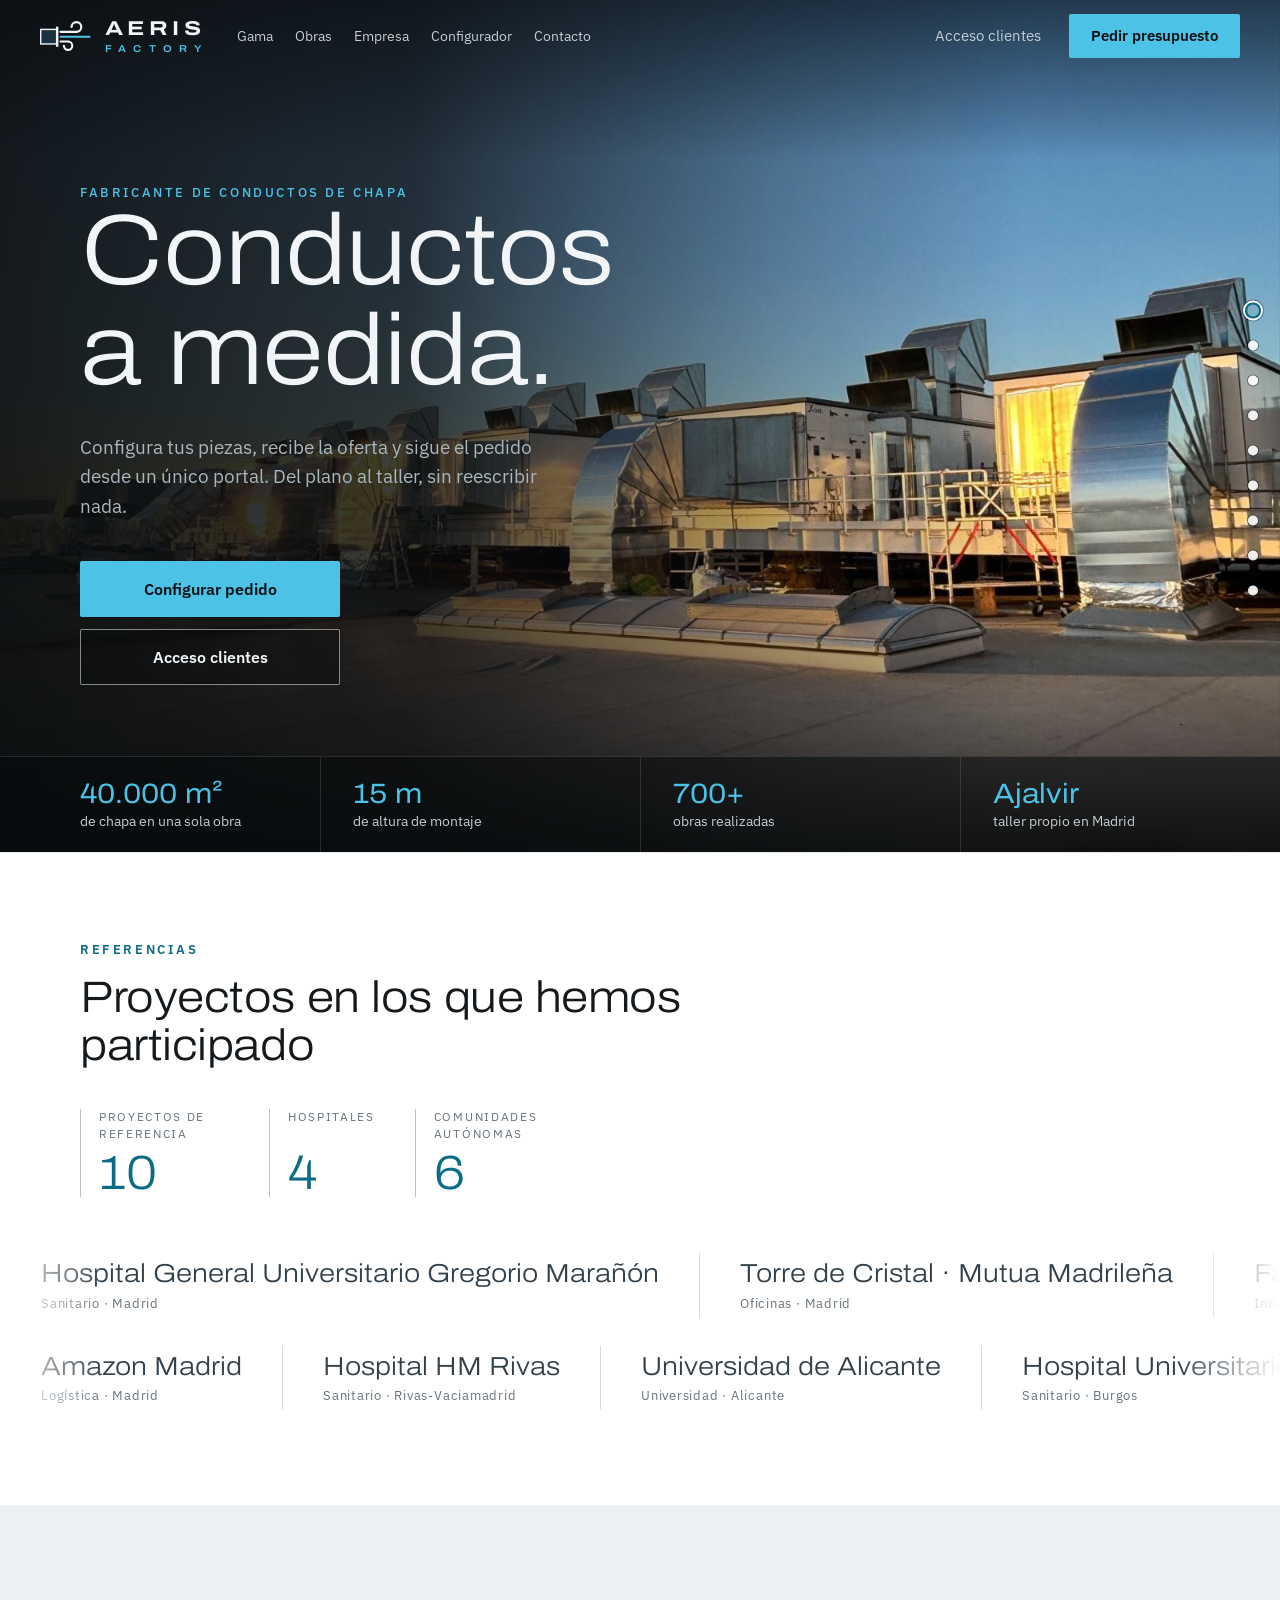
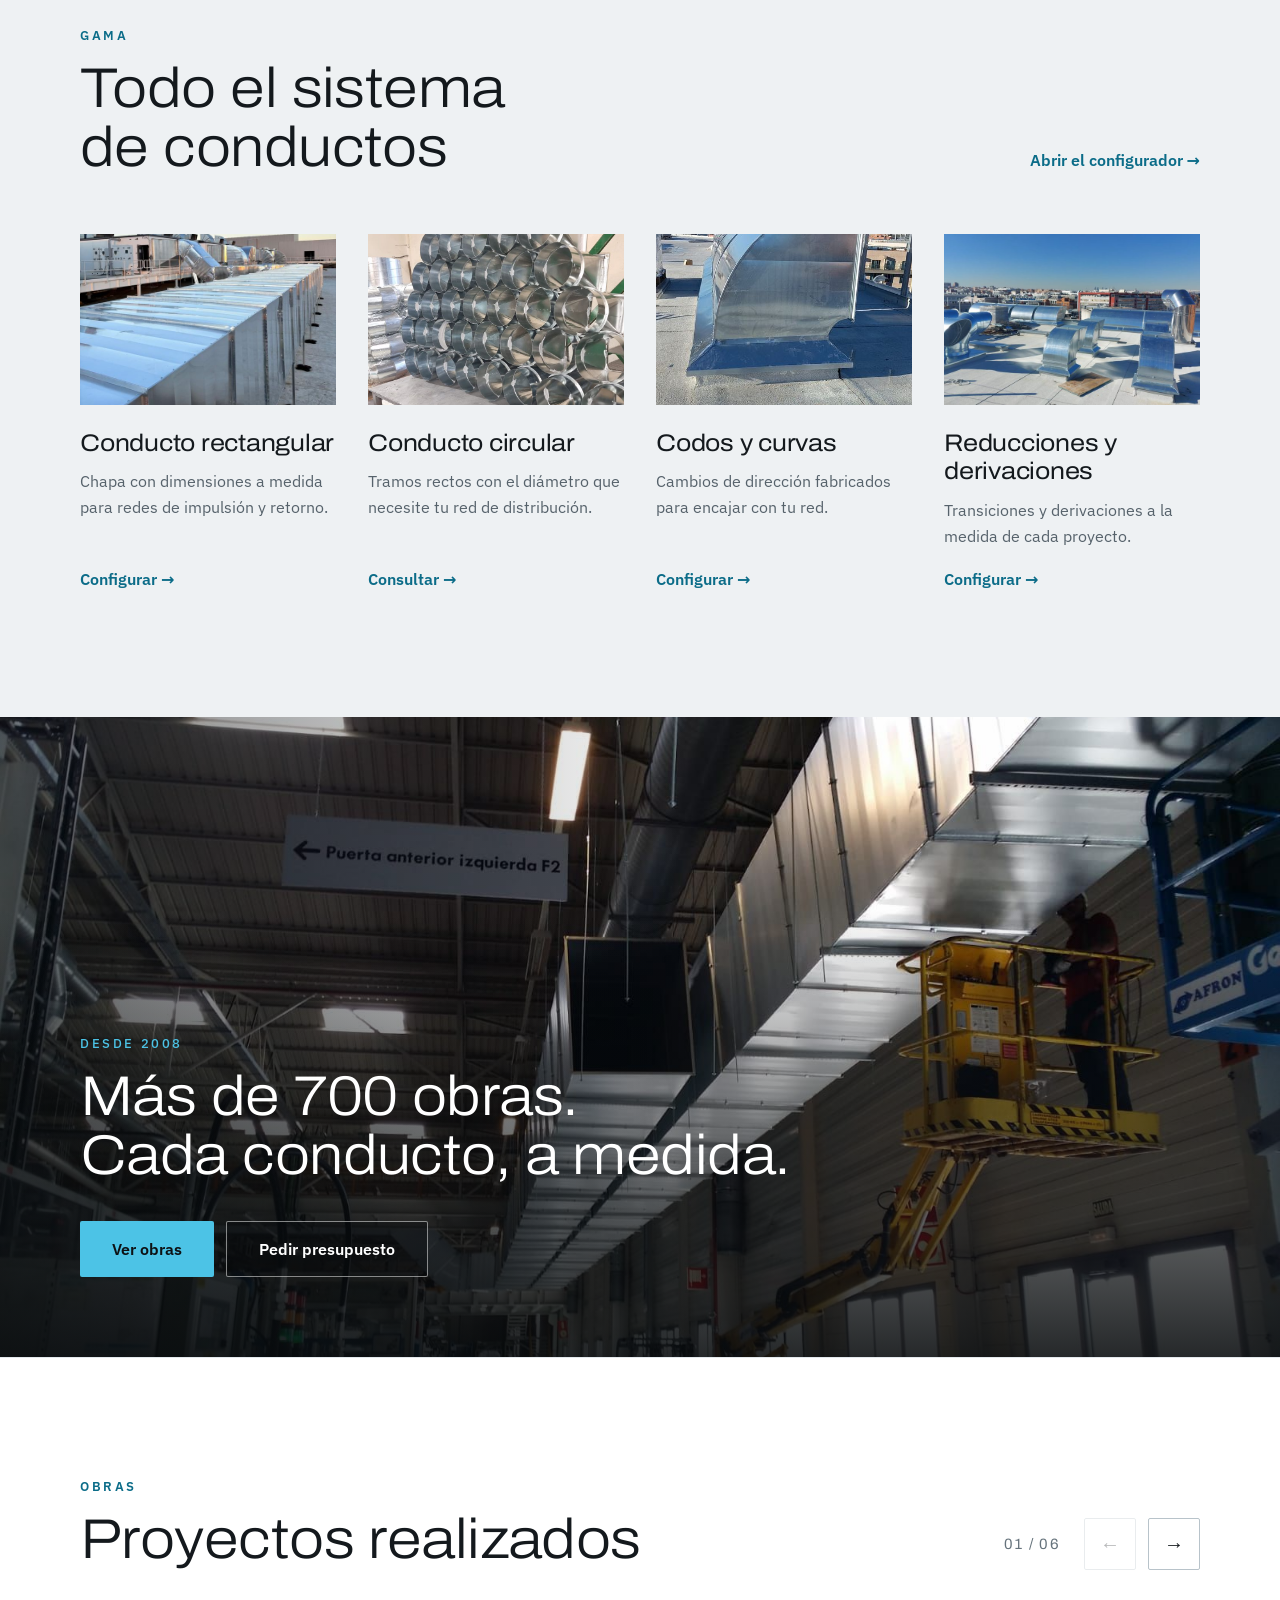
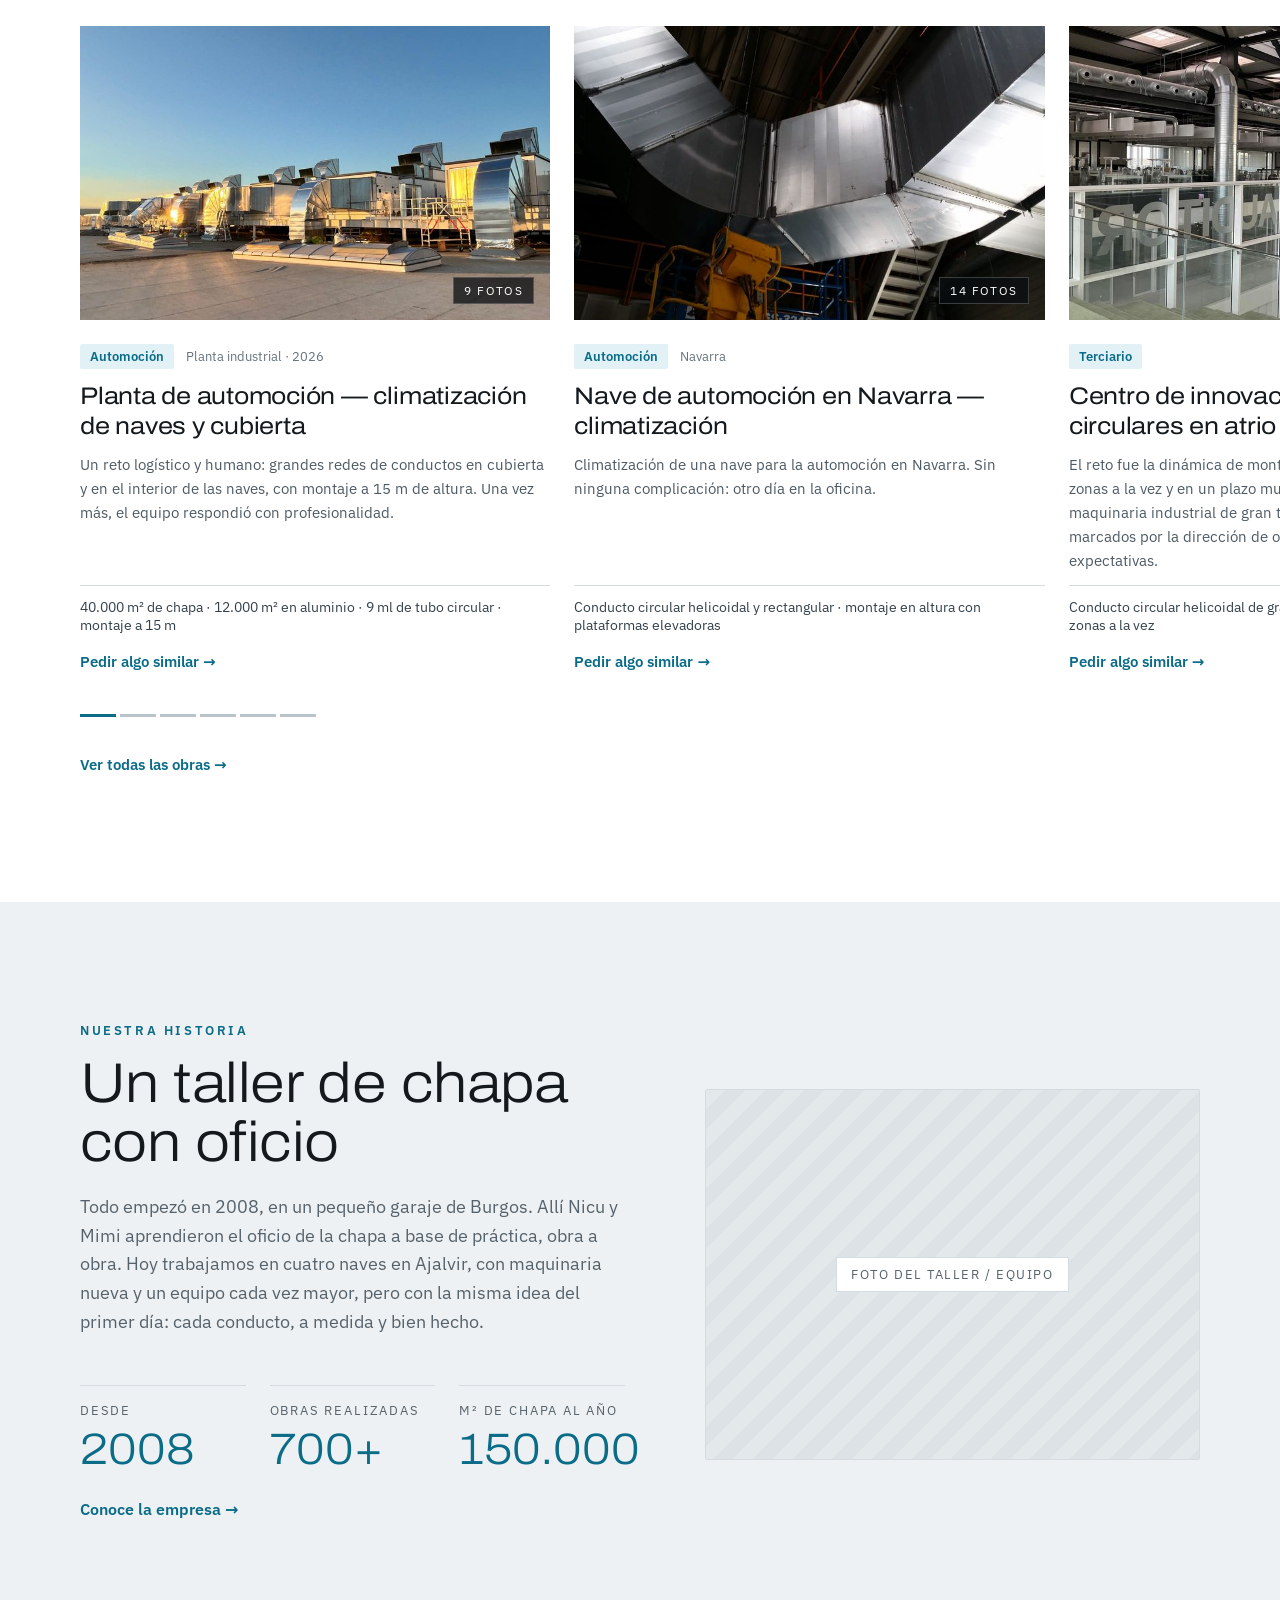
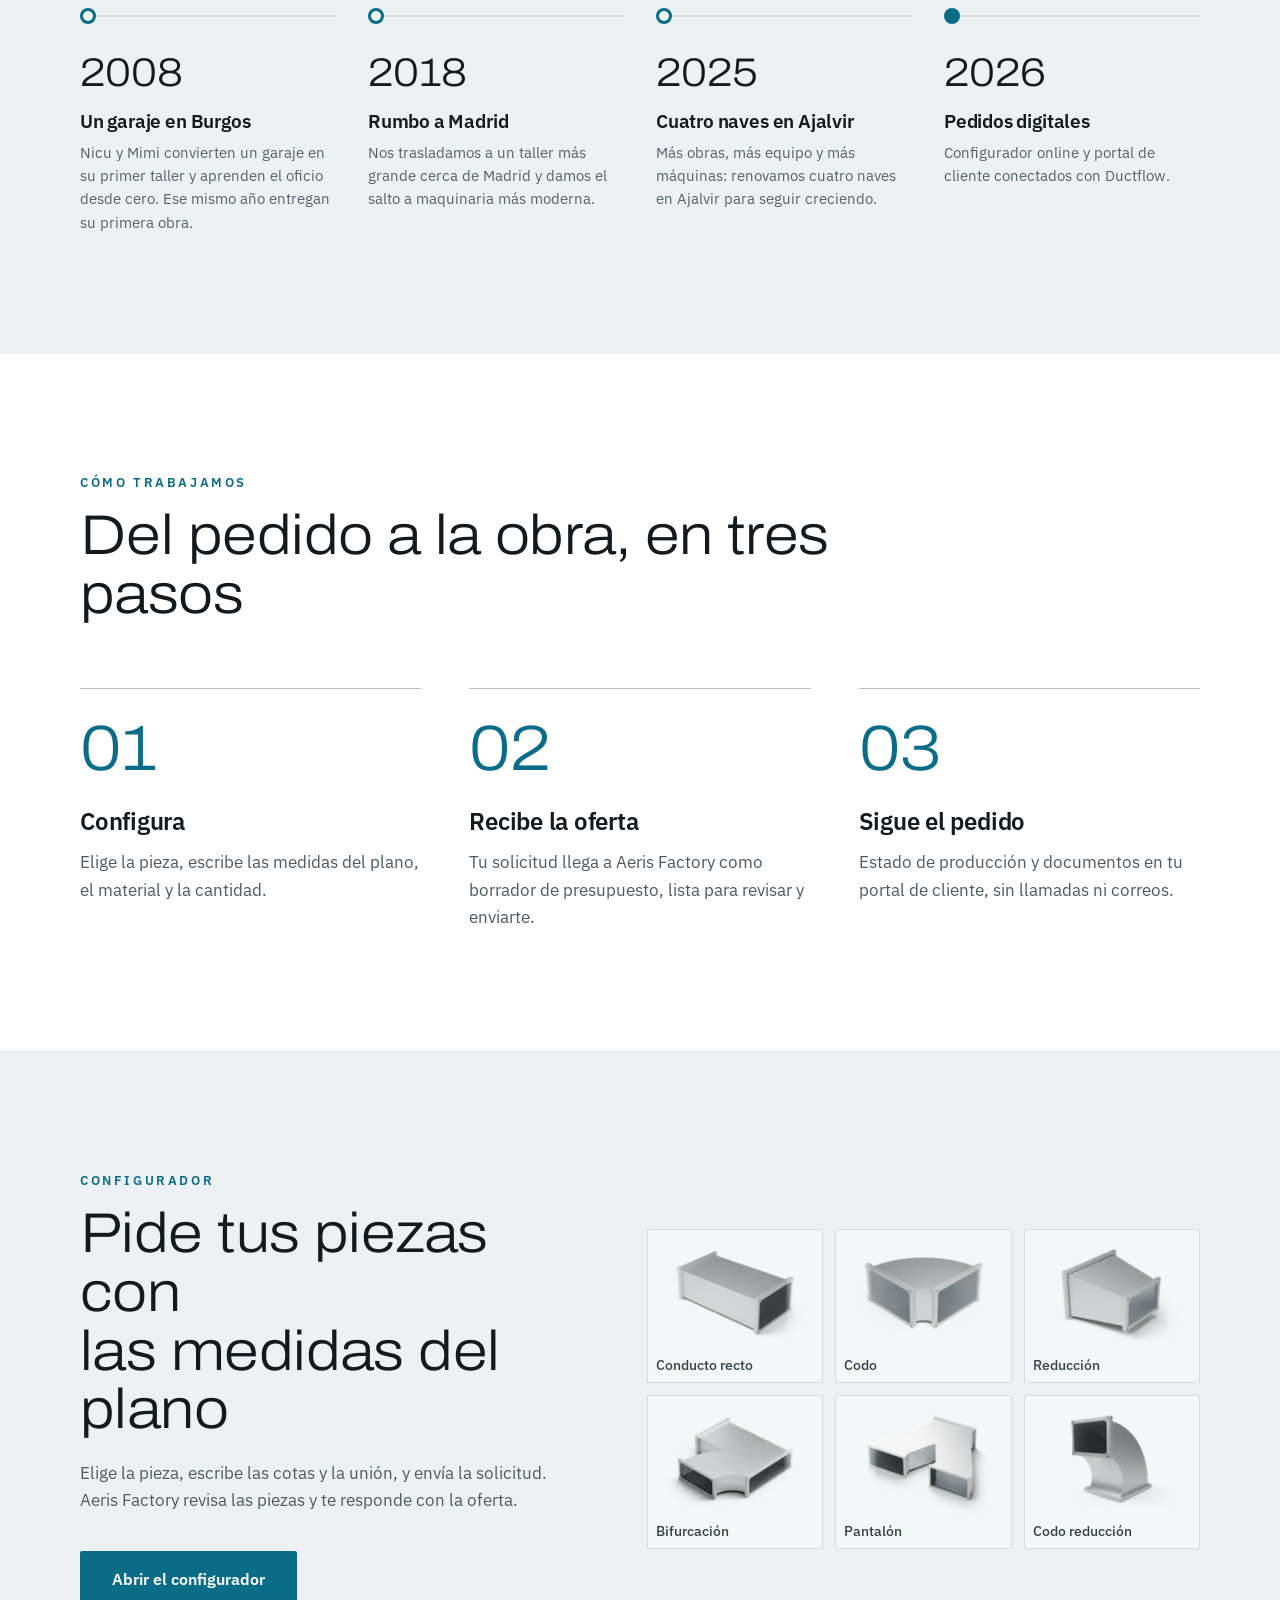
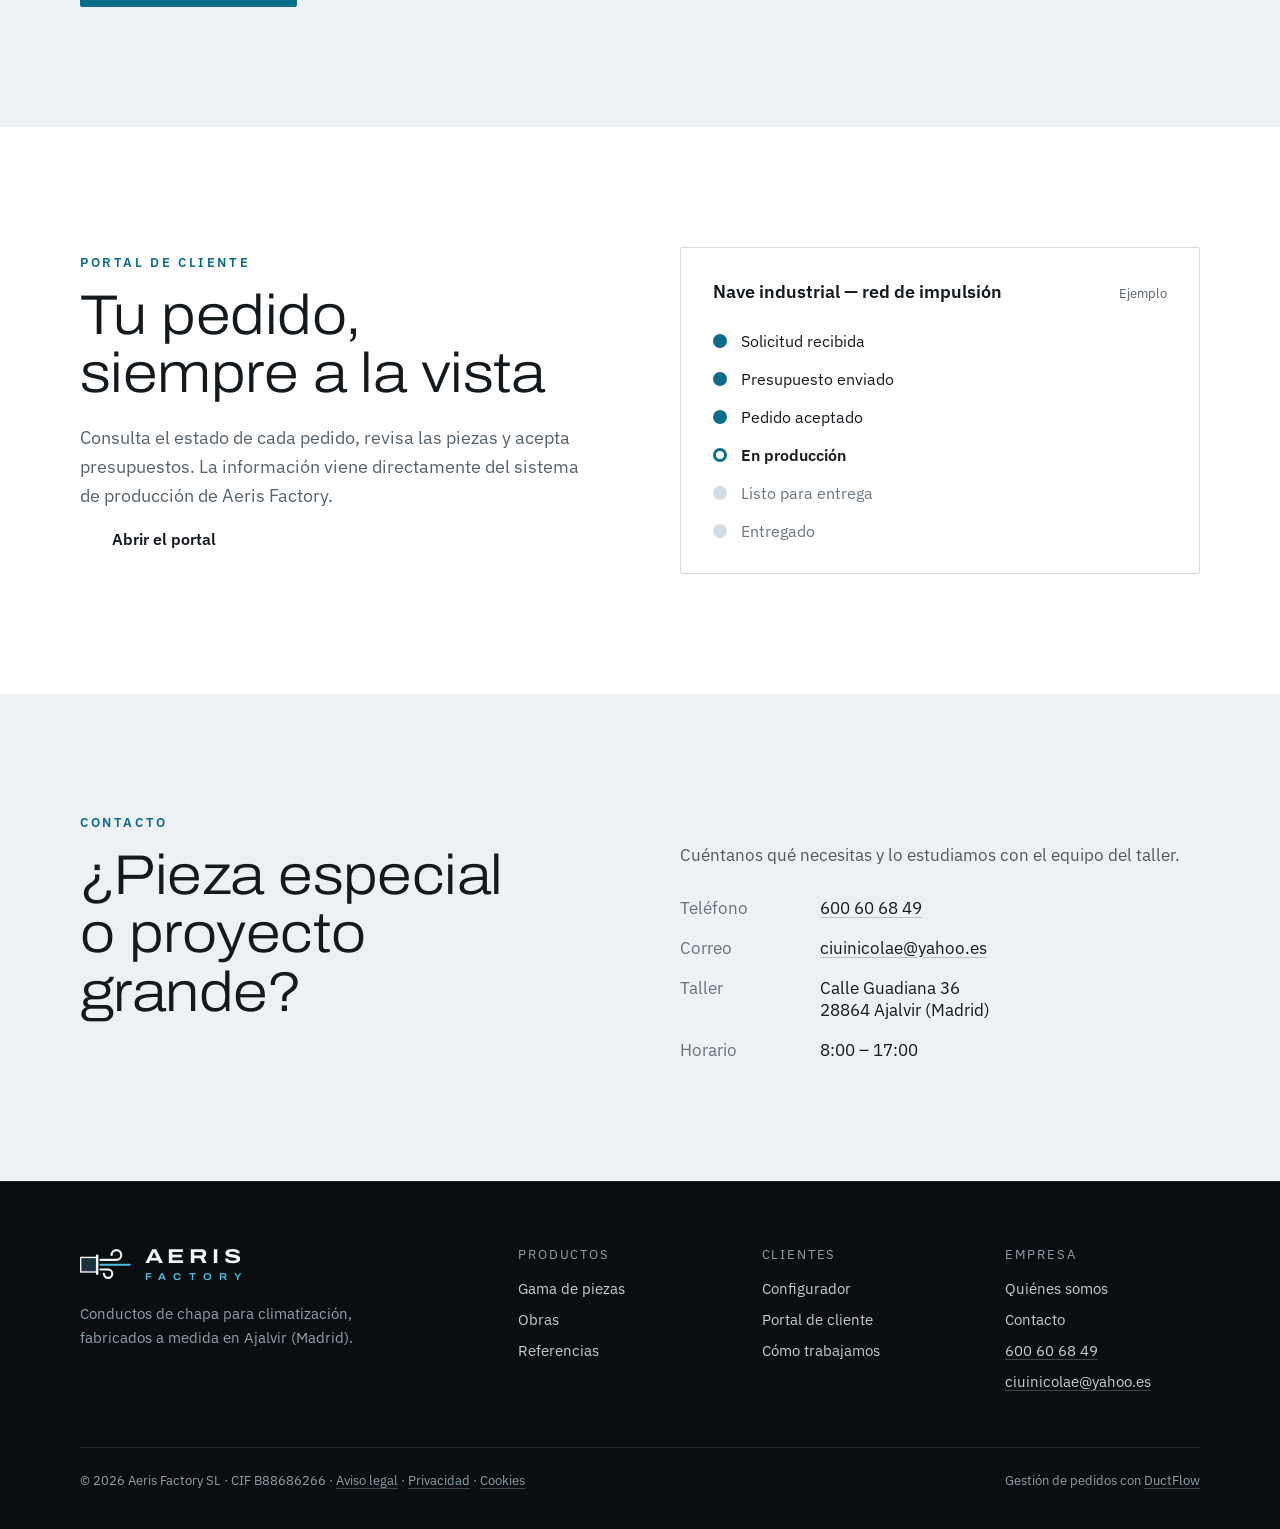
==== commit f5199486: "Versión de prueba desde aeris-web 3f9f628 Aeris: „Aeris Factory” în antet/subsol/portal (FACTORY sub" ====
--- a/index.html
+++ b/index.html
@@ -36,7 +36,7 @@
 </script>
 <link rel="icon" href="favicon.svg?v=22ffb4f2" type="image/svg+xml">
 <link rel="apple-touch-icon" href="apple-touch-icon.png?v=1a176ada">
-<link rel="stylesheet" href="styles.css?v=406ebbab">
+<link rel="stylesheet" href="styles.css?v=bd1ca62f">
 </head>
 <body>
 
@@ -44,7 +44,7 @@
 <header class="nav">
   <a href="#inicio" class="brand" aria-label="Aeris Factory, inicio">
     <svg width="51" height="30" viewBox="20 32 147 86" aria-hidden="true"><rect x="20" y="54" width="50" height="46" fill="#F2F5F7"/><rect x="24" y="58" width="42" height="38" fill="#1C3140"/><rect x="66" y="48" width="7" height="58" fill="#F2F5F7"/><rect x="76" y="60" width="52" height="6" rx="3" fill="#F2F5F7"/><path fill="#F2F5F7" d="M108.00,49.00 A17,17 0 1 1 125.00,66.00 L125.00,60.00 A11,11 0 1 0 114.00,49.00 Z"/><circle cx="111" cy="49" r="3" fill="#F2F5F7"/><rect x="76" y="74" width="90" height="6" rx="3" fill="#4CC3E6"/><rect x="76" y="88" width="28" height="6" rx="3" fill="#F2F5F7"/><path fill="#F2F5F7" d="M101.00,88.00 A15,15 0 1 1 86.00,103.00 L92.00,103.00 A9,9 0 1 0 101.00,94.00 Z"/><circle cx="89" cy="103" r="3" fill="#F2F5F7"/></svg>
-    <span>AERIS</span>
+    <span class="brand-name">AERIS<small>FACTORY</small></span>
   </a>
   <div class="nav-menu" id="nav-menu">
     <nav class="nav-links" aria-label="Principal">
@@ -79,7 +79,7 @@
 <section id="inicio" class="hero">
   <div class="hero-photo">
     <img src="obras/automocion-01.jpg?v=47a1f35e" srcset="obras/automocion-01-sm.jpg?v=c9412946 800w, obras/automocion-01.jpg?v=47a1f35e 1600w" sizes="100vw"
-      alt="Red de conductos de chapa fabricada por Aeris en la cubierta de una planta de automoción" fetchpriority="high">
+      alt="Red de conductos de chapa fabricada por Aeris Factory en la cubierta de una planta de automoción" fetchpriority="high">
   </div>
 
   <div class="hero-copy">
@@ -216,7 +216,7 @@
       <button type="button" class="carousel-arrow" id="obras-next" aria-label="Obra siguiente">→</button>
     </div>
   </div>
-  <div class="obras-track" id="obras-track" tabindex="0" role="region" aria-roledescription="carrusel" aria-label="Obras realizadas por Aeris"></div>
+  <div class="obras-track" id="obras-track" tabindex="0" role="region" aria-roledescription="carrusel" aria-label="Obras realizadas por Aeris Factory"></div>
   <div class="carousel-dots" id="obras-dots"></div>
   <a href="obras.html" class="link-arrow section-more">Ver todas las obras →</a>
 </section>
@@ -239,7 +239,7 @@
     </div>
   </div>
 
-  <ol class="timeline" aria-label="Historia de Aeris">
+  <ol class="timeline" aria-label="Historia de Aeris Factory">
     <li><span class="tl-year">2008</span><h3>Un garaje en Burgos</h3><p>Nicu y Mimi convierten un garaje en su primer taller y aprenden el oficio desde cero. Ese mismo año entregan su primera obra.</p></li>
     <li><span class="tl-year">2018</span><h3>Rumbo a Madrid</h3><p>Nos trasladamos a un taller más grande cerca de Madrid y damos el salto a maquinaria más moderna.</p></li>
     <li><span class="tl-year">2025</span><h3>Cuatro naves en Ajalvir</h3><p>Más obras, más equipo y más máquinas: renovamos cuatro naves en Ajalvir para seguir creciendo.</p></li>
@@ -259,7 +259,7 @@
     <div class="step">
       <div class="step-num">02</div>
       <h3>Recibe la oferta</h3>
-      <p>Tu solicitud llega a Aeris como borrador de presupuesto, lista para revisar y enviarte.</p>
+      <p>Tu solicitud llega a Aeris Factory como borrador de presupuesto, lista para revisar y enviarte.</p>
     </div>
     <div class="step">
       <div class="step-num">03</div>
@@ -273,7 +273,7 @@
   <div class="teaser-copy">
     <div class="eyebrow">Configurador</div>
     <h2>Pide tus piezas con<br>las medidas del plano</h2>
-    <p class="lead">Elige la pieza, escribe las cotas y la unión, y envía la solicitud. Aeris revisa las piezas y te responde con la oferta.</p>
+    <p class="lead">Elige la pieza, escribe las cotas y la unión, y envía la solicitud. Aeris Factory revisa las piezas y te responde con la oferta.</p>
     <a href="configurador.html" class="btn btn-accent btn-lg">Abrir el configurador</a>
   </div>
   <ul class="teaser-pieces">
@@ -290,7 +290,7 @@
   <div>
     <div class="eyebrow eyebrow-dark">Portal de cliente</div>
     <h2>Tu pedido,<br>siempre a la vista</h2>
-    <p class="lead lead-dark">Consulta el estado de cada pedido, revisa las piezas y acepta presupuestos. La información viene directamente del sistema de producción de Aeris.</p>
+    <p class="lead lead-dark">Consulta el estado de cada pedido, revisa las piezas y acepta presupuestos. La información viene directamente del sistema de producción de Aeris Factory.</p>
     <a href="https://ductflow.app/portal.html?o=aerisfactory" class="btn btn-dark btn-lg">Abrir el portal</a>
   </div>
   <div class="portal-preview">
@@ -331,7 +331,7 @@
     <div>
       <div class="brand">
         <svg width="51" height="30" viewBox="20 32 147 86" aria-hidden="true"><rect x="20" y="54" width="50" height="46" fill="#F2F5F7"/><rect x="24" y="58" width="42" height="38" fill="#1C3140"/><rect x="66" y="48" width="7" height="58" fill="#F2F5F7"/><rect x="76" y="60" width="52" height="6" rx="3" fill="#F2F5F7"/><path fill="#F2F5F7" d="M108.00,49.00 A17,17 0 1 1 125.00,66.00 L125.00,60.00 A11,11 0 1 0 114.00,49.00 Z"/><circle cx="111" cy="49" r="3" fill="#F2F5F7"/><rect x="76" y="74" width="90" height="6" rx="3" fill="#4CC3E6"/><rect x="76" y="88" width="28" height="6" rx="3" fill="#F2F5F7"/><path fill="#F2F5F7" d="M101.00,88.00 A15,15 0 1 1 86.00,103.00 L92.00,103.00 A9,9 0 1 0 101.00,94.00 Z"/><circle cx="89" cy="103" r="3" fill="#F2F5F7"/></svg>
-        <span>AERIS</span>
+        <span class="brand-name">AERIS<small>FACTORY</small></span>
       </div>
       <p class="footer-desc">Conductos de chapa para climatización, fabricados a medida en Ajalvir (Madrid).</p>
     </div>
@@ -363,7 +363,7 @@
 <!-- /layout:footer -->
 
 <script src="nav.js?v=9c87ea60"></script>
-<script src="obras.js?v=840bfdde"></script>
+<script src="obras.js?v=355c555a"></script>
 <script src="referencias.js?v=21f067c5"></script>
 </body>
 </html>
--- a/styles.css
+++ b/styles.css
@@ -64,6 +64,8 @@
 }
 .brand { display: flex; align-items: center; gap: 14px; }
 .brand span { font-family: 'Archivo', sans-serif; font-weight: 700; font-stretch: 125%; font-size: 20px; letter-spacing: 0.22em; }
+.brand-name { display: flex; flex-direction: column; line-height: 1; }
+.brand-name small { margin-top: 6px; font-size: 10px; font-weight: 600; font-stretch: 110%; letter-spacing: 0.72em; color: var(--accent); }
 .nav-links { flex-grow: 1; display: flex; gap: 32px; font-size: 15px; color: var(--fg-dim3); white-space: nowrap; }
 .nav-links a:hover { color: #fff; }
 .nav-portal { font-size: 15px; color: var(--fg-dim3); white-space: nowrap; }
@@ -633,6 +635,10 @@
   .portal-sidebar-foot { display: none; }
   /* nav: brand + CTA; „Acceso clientes" sigue en el hero y el footer */
   .nav { gap: 12px; padding-left: 16px; padding-right: 16px; justify-content: space-between; }
+  .nav .brand { gap: 10px; }
+  .nav .brand svg { width: 44px; height: 26px; }
+  .nav .brand-name { font-size: 17px; }
+  .nav .brand-name small { font-size: 8.5px; margin-top: 5px; }
   .nav.nav-open .nav-menu { padding-left: 16px; padding-right: 16px; }
   .page-hero { padding: 56px 16px 40px; }
   .page-hero h1 { font-size: 40px; }
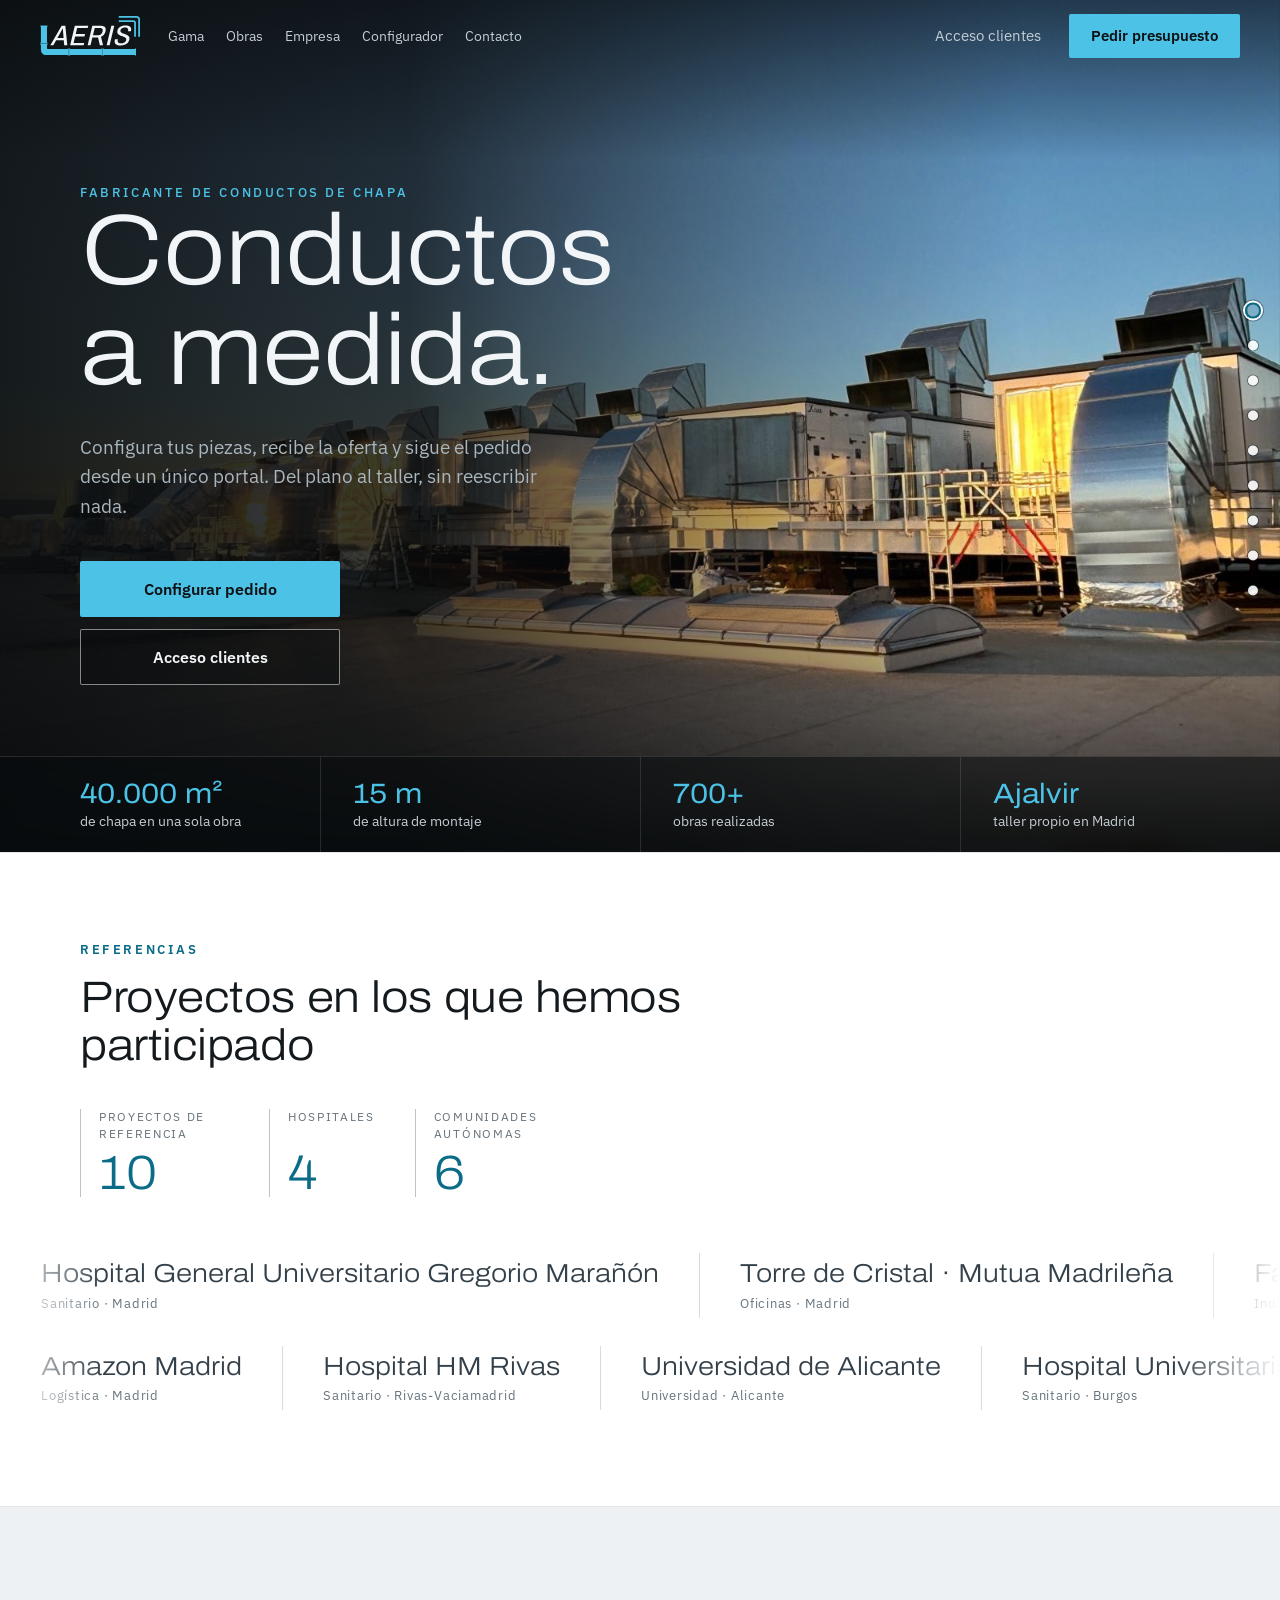
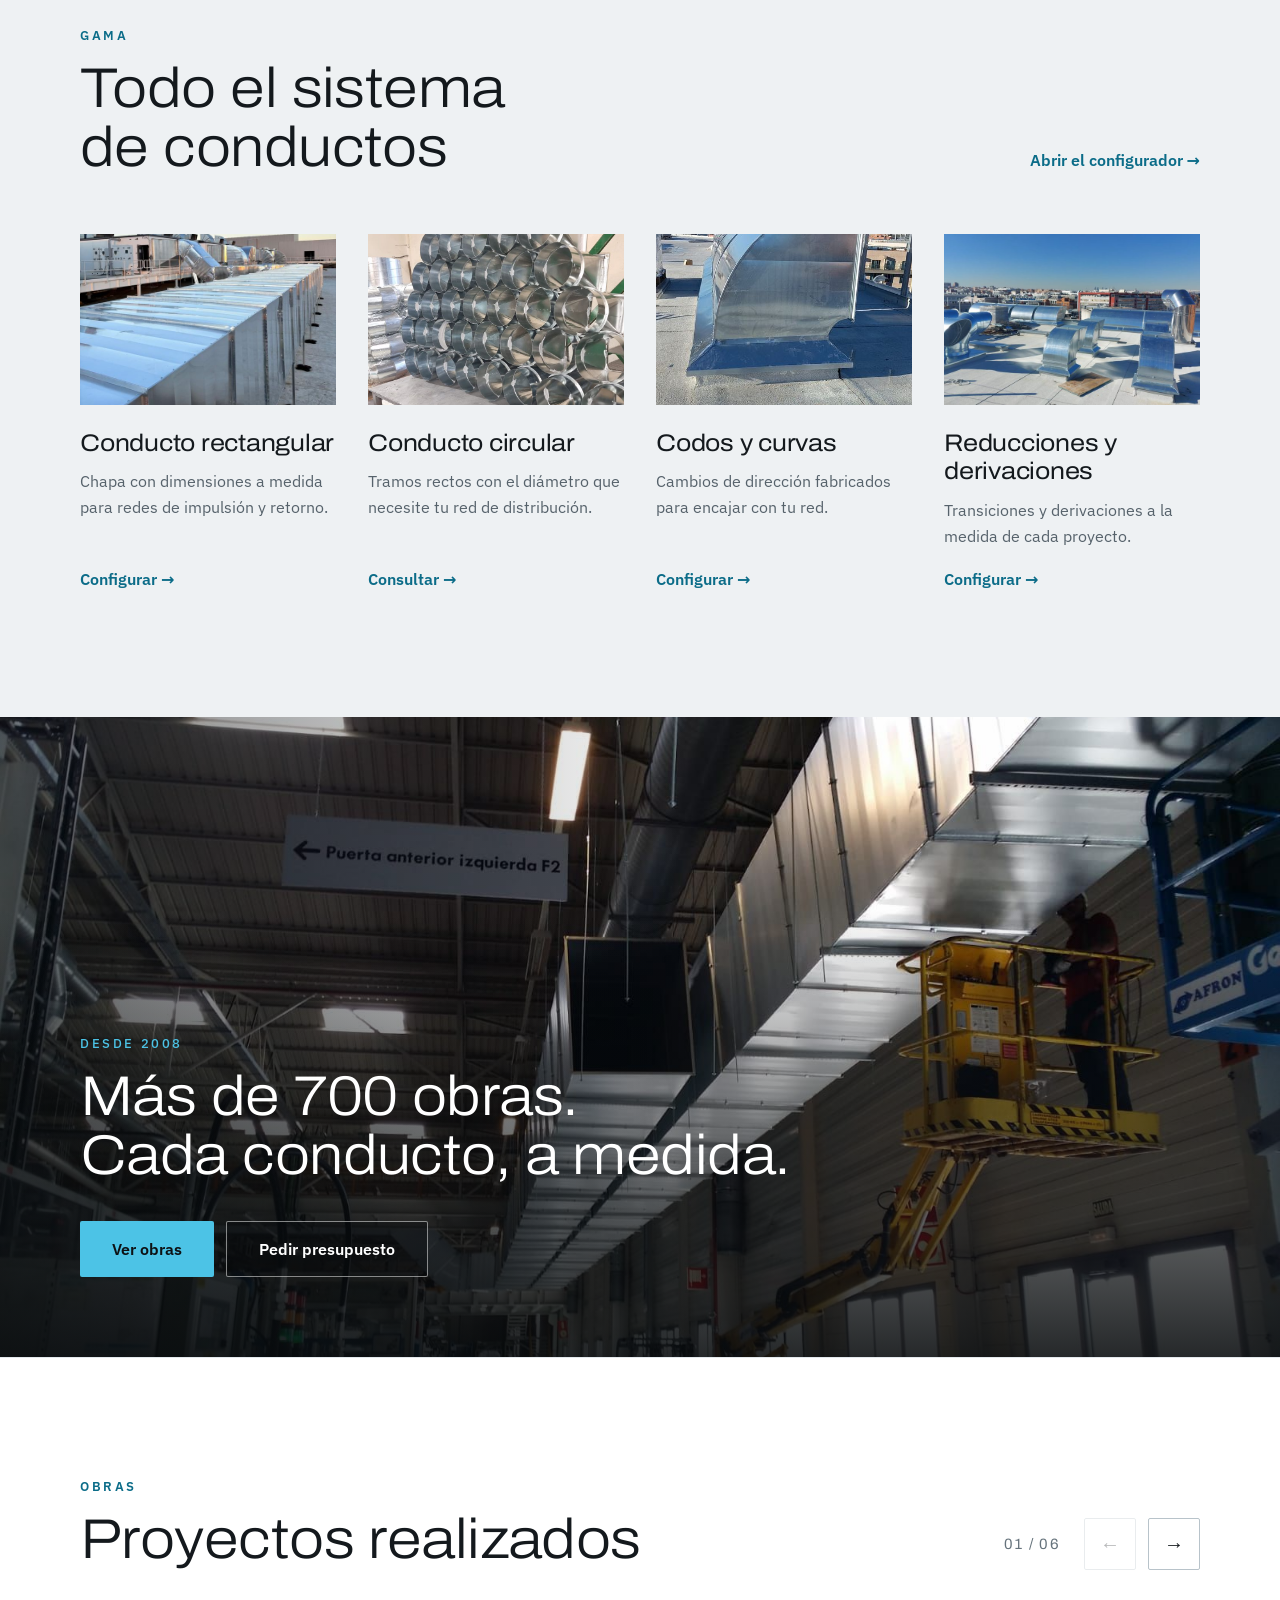
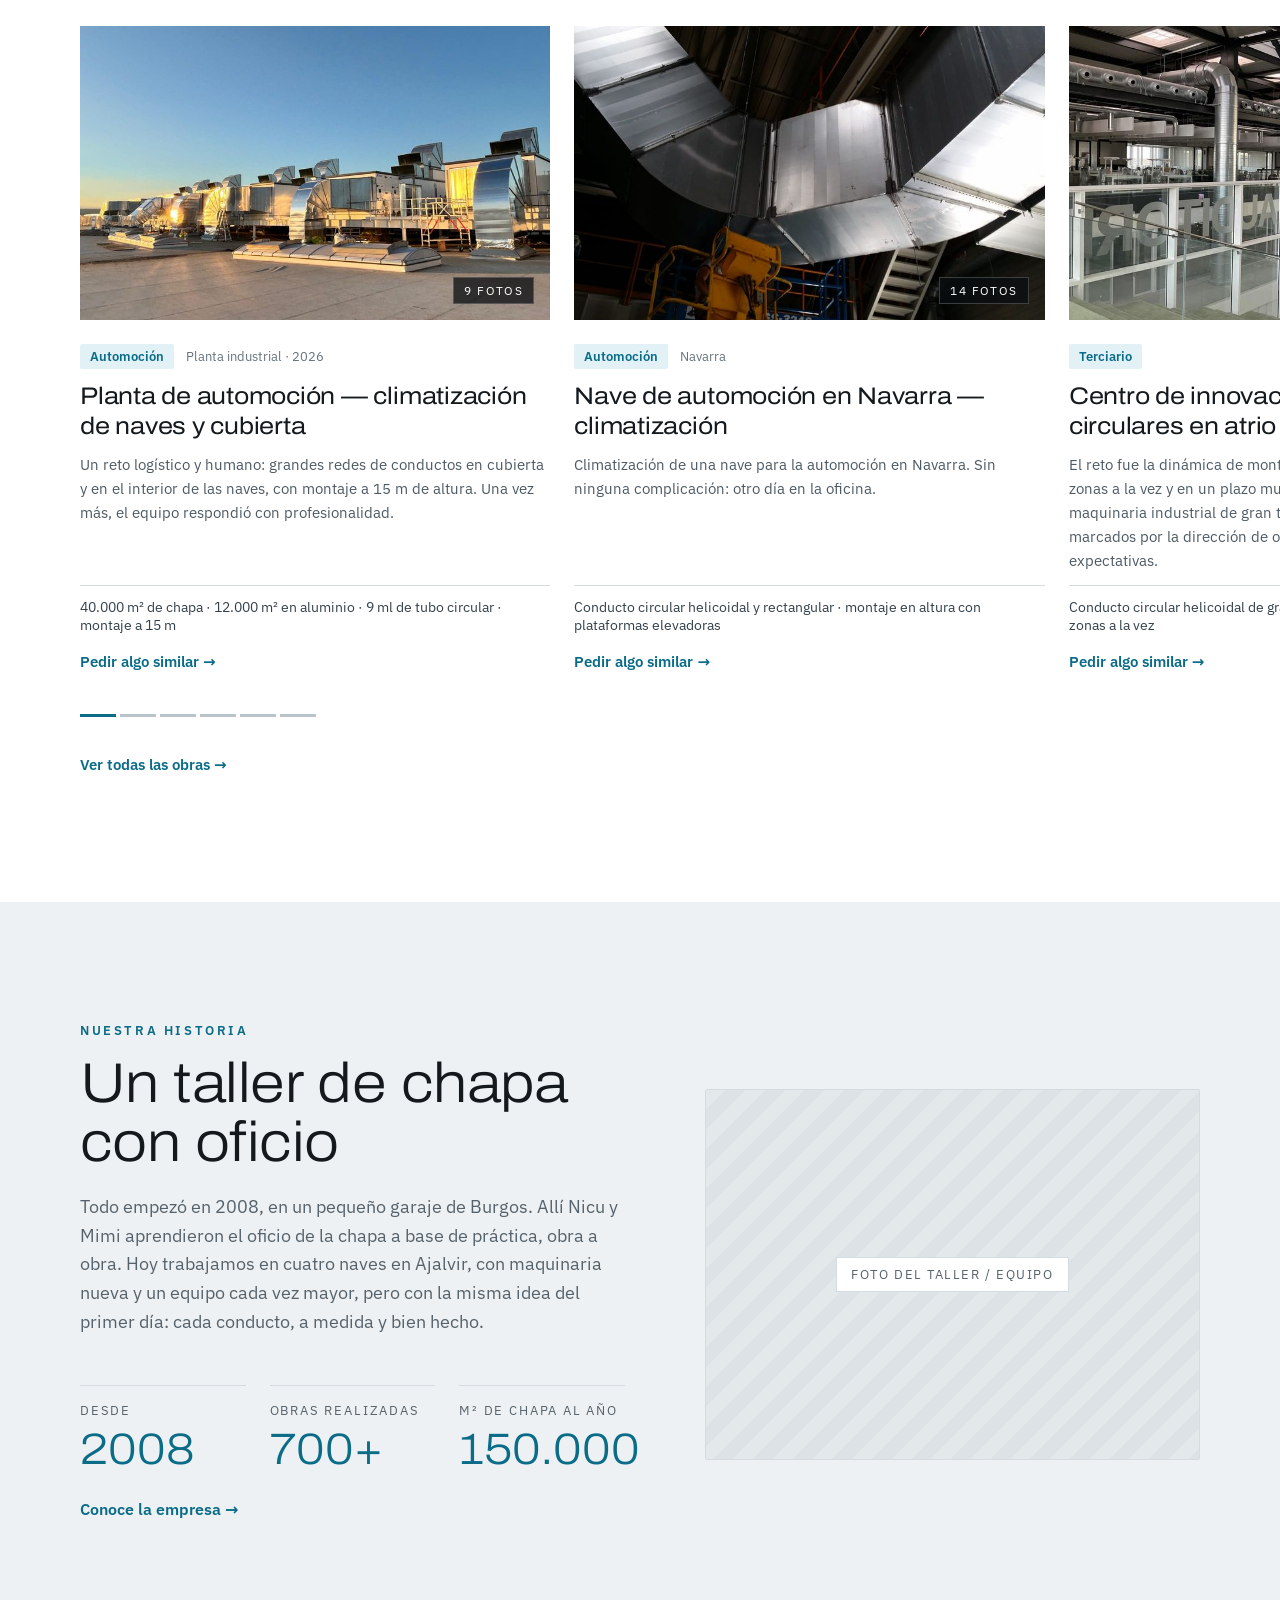
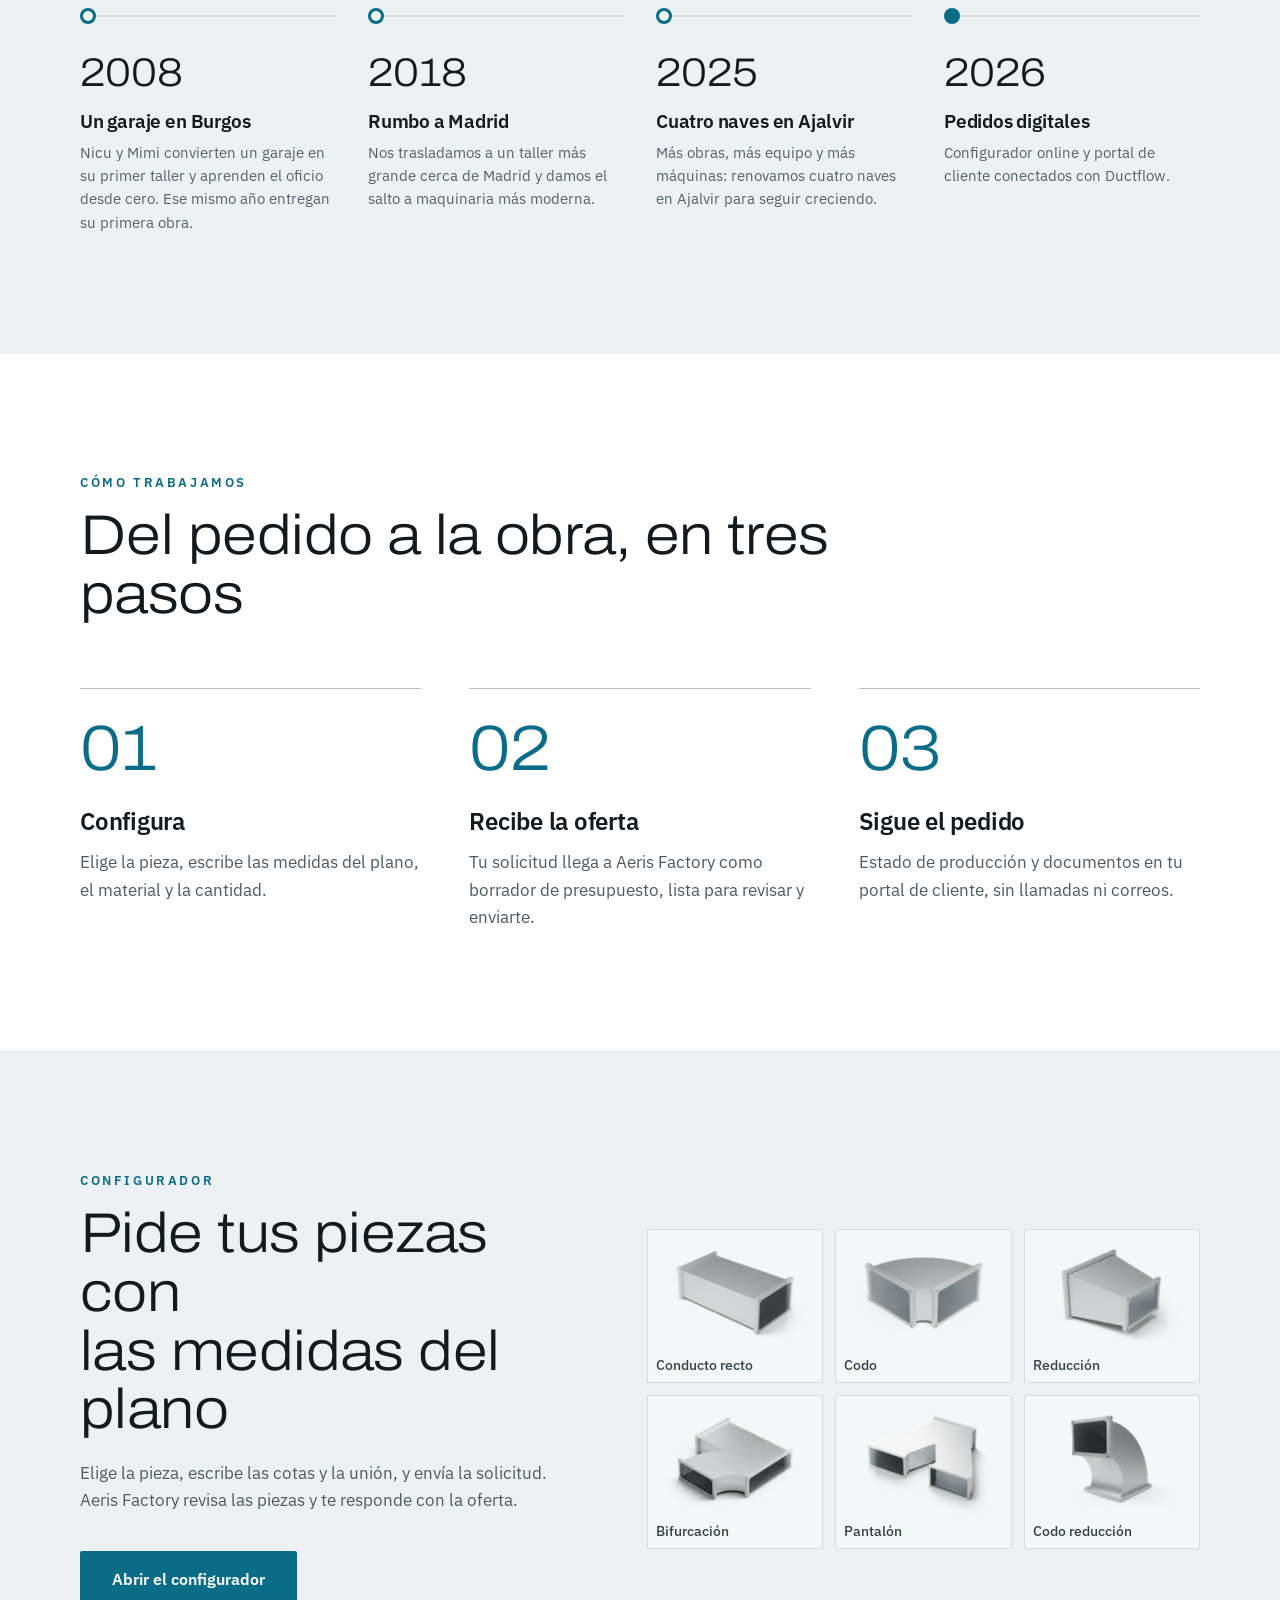
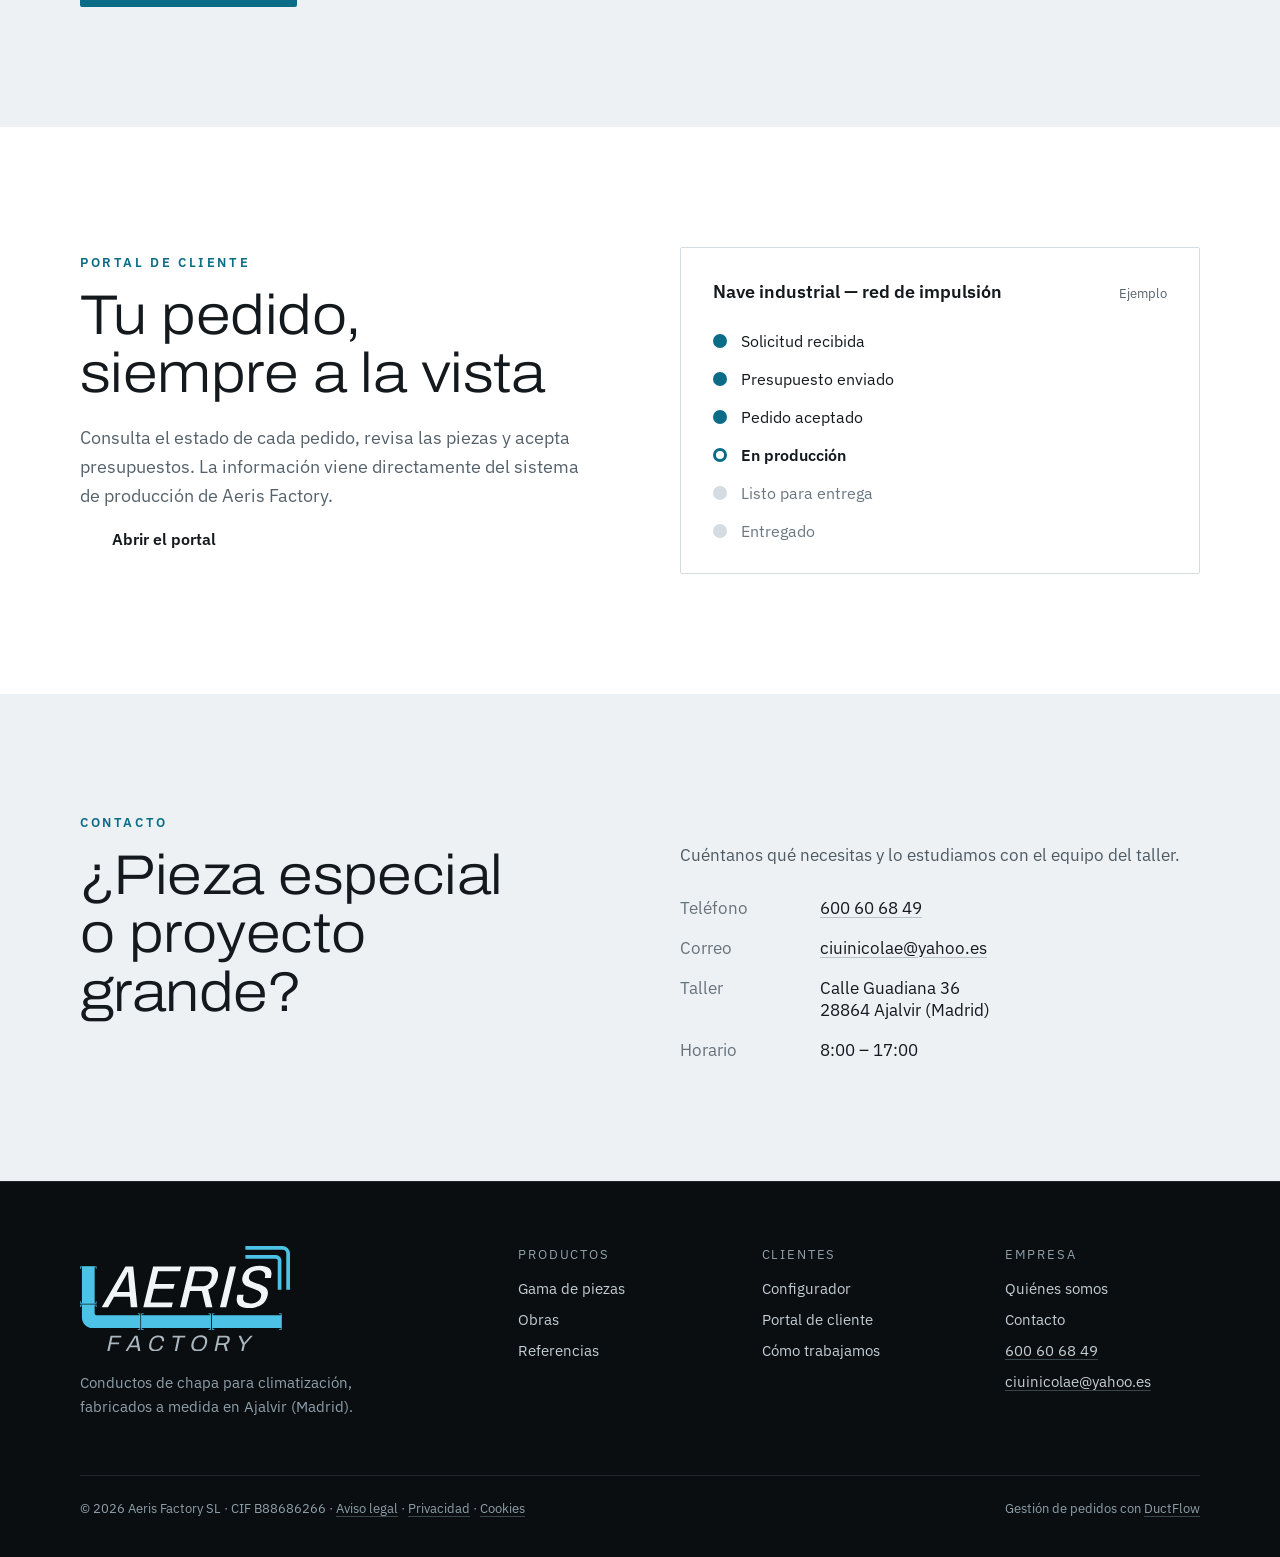
==== commit 26bfd696: "Versión de prueba desde aeris-web 54767db Aeris: logoul aprobat (AERIS + cot + linii de aer) pe site" ====
--- a/index.html
+++ b/index.html
@@ -34,18 +34,17 @@
   }
 }
 </script>
-<link rel="icon" href="favicon.svg?v=22ffb4f2" type="image/svg+xml">
-<link rel="apple-touch-icon" href="apple-touch-icon.png?v=1a176ada">
-<link rel="stylesheet" href="styles.css?v=bd1ca62f">
+<link rel="icon" href="favicon.svg?v=4eb438df" type="image/svg+xml">
+<link rel="apple-touch-icon" href="apple-touch-icon.png?v=9bd74e33">
+<link rel="stylesheet" href="styles.css?v=4bcc36e9">
 </head>
 <body>
 
 <!-- layout:header -->
 <header class="nav">
   <a href="#inicio" class="brand" aria-label="Aeris Factory, inicio">
-    <svg width="51" height="30" viewBox="20 32 147 86" aria-hidden="true"><rect x="20" y="54" width="50" height="46" fill="#F2F5F7"/><rect x="24" y="58" width="42" height="38" fill="#1C3140"/><rect x="66" y="48" width="7" height="58" fill="#F2F5F7"/><rect x="76" y="60" width="52" height="6" rx="3" fill="#F2F5F7"/><path fill="#F2F5F7" d="M108.00,49.00 A17,17 0 1 1 125.00,66.00 L125.00,60.00 A11,11 0 1 0 114.00,49.00 Z"/><circle cx="111" cy="49" r="3" fill="#F2F5F7"/><rect x="76" y="74" width="90" height="6" rx="3" fill="#4CC3E6"/><rect x="76" y="88" width="28" height="6" rx="3" fill="#F2F5F7"/><path fill="#F2F5F7" d="M101.00,88.00 A15,15 0 1 1 86.00,103.00 L92.00,103.00 A9,9 0 1 0 101.00,94.00 Z"/><circle cx="89" cy="103" r="3" fill="#F2F5F7"/></svg>
-    <span class="brand-name">AERIS<small>FACTORY</small></span>
-  </a>
+    <svg class="brand-logo brand-logo-short" viewBox="57.9 64.9 395.5 158.2" aria-hidden="true"><defs><mask id="lg-nav" maskUnits="userSpaceOnUse" x="37.9" y="44.9" width="435.5" height="238.5"><rect x="37.9" y="44.9" width="435.5" height="238.5" fill="#fff"/><rect x="171.3" y="192.6" width="2" height="29.5" fill="#000"/><rect x="58.3" y="172.8" width="29.5" height="2.6" fill="#000"/><rect x="304.4" y="192.7" width="2" height="29.5" fill="#000"/></mask></defs><g fill="#4CC3E6"><g mask="url(#lg-nav)"><path d="M437.5,219.4h-356c-11,0-20-9-20-20v-96h24v88c0,2.2,1.8,4,4,4h348V219.4z"/></g><rect x="436" y="191.7" width="1.5" height="31.2"/><rect x="433" y="221.4" width="3" height="1.5"/><rect x="433" y="191.7" width="3" height="1.5"/><rect x="173.3" y="191.8" width="1.5" height="31.2"/><rect x="174.8" y="191.8" width="3" height="1.5"/><rect x="174.8" y="221.5" width="3" height="1.5"/><rect x="169.8" y="191.8" width="1.5" height="31.2"/><rect x="166.8" y="221.5" width="3" height="1.5"/><rect x="166.8" y="191.8" width="3" height="1.5"/><rect x="57.9" y="172" width="31.2" height="1.5"/><rect x="57.9" y="169" width="1.5" height="3"/><rect x="87.6" y="169" width="1.5" height="3"/><rect x="57.9" y="103.4" width="31.2" height="1.5"/><rect x="87.6" y="104.8" width="1.5" height="3"/><rect x="57.9" y="104.9" width="1.5" height="3"/><rect x="302.9" y="191.9" width="1.5" height="31.2"/><rect x="299.9" y="221.6" width="3" height="1.5"/><rect x="299.9" y="191.9" width="3" height="1.5"/><rect x="57.9" y="175.4" width="31.2" height="1.5"/><rect x="87.6" y="176.9" width="1.5" height="3"/><rect x="57.9" y="176.9" width="1.5" height="3"/><rect x="306.4" y="191.9" width="1.5" height="31.2"/><rect x="307.9" y="191.9" width="3" height="1.5"/><rect x="307.9" y="221.6" width="3" height="1.5"/></g><path d="M369.4,68.4h69.7c5.9,0,10.8,4.8,10.8,10.8v68.1" fill="none" stroke="#4CC3E6" stroke-width="7" stroke-linejoin="round"/><path d="M369.4,85.3H427c3.7,0,6.8,3.4,6.8,6.5v55.5" fill="none" stroke="#4CC3E6" stroke-width="7" stroke-linejoin="round"/><path d="M98.8,180.4l44.7-77.1h14.6l7.8,77.1h-12.3l-1.8-19.9H122l-11.4,19.9H98.8z M126.8,151.6h24.4l-2-24.7 c-0.1-0.6-0.1-1.5-0.2-2.6c-0.1-1-0.2-2.1-0.2-3.3c-0.1-1.2-0.1-2.4-0.2-3.6c-0.1-1.2-0.1-2.3-0.2-3.3h-0.7 c-0.6,1.2-1.3,2.6-2.2,4.3c-0.9,1.6-1.7,3.2-2.6,4.7c-0.8,1.6-1.6,2.9-2.2,3.9L126.8,151.6z M177.1,180.4l18.5-77.1h53l-2.1,9H205 l-5.8,24.2H236l-2.1,9H197l-6.3,25.9h42l-2.1,9L177.1,180.4L177.1,180.4z M246.3,180.4l18.5-77.1h32.8c6.2,0,10.8,0.9,13.9,2.9 c3.1,1.9,5.1,4.5,5.9,7.8s0.7,7.1-0.3,11.2c-1.3,5.4-3.5,9.9-6.7,13.6s-6.9,6.5-11.2,8.2l8.1,33.4h-12.5l-7.4-30.7h-22.3l-7.4,30.7 H246.3z M267.5,140.9h20.2c4.7,0,8.7-1.3,11.6-4c2.9-2.7,4.9-6.3,6.1-11c0.7-2.9,0.8-5.4,0.4-7.3c-0.5-1.9-1.6-3.5-3.5-4.5 c-1.9-1-4.6-1.6-8.3-1.6h-19.6L267.5,140.9z M321.5,180.4l18.5-77.1h11.7l-18.5,77.1H321.5z M376.9,181.8c-3.9,0-7.7-0.4-10.9-1.1 c-3.3-0.7-6.1-1.9-8.2-3.7c-2.1-1.8-3.6-4.2-4.3-7.1c-0.7-3-0.6-6.7,0.5-11.1c0.1-0.4,0.2-0.7,0.3-1.1c0.1-0.4,0.2-0.6,0.3-1h11.6 c-0.1,0.3-0.2,0.6-0.3,1.1c-0.1,0.4-0.2,0.8-0.3,1.2c-0.8,3.2-0.8,5.9,0,8c0.8,2,2.3,3.6,4.5,4.5c2.2,0.9,5.2,1.5,8.9,1.5 c1.8,0,3.6-0.2,5.3-0.5c1.7-0.3,3.4-0.7,4.9-1.4c1.6-0.6,3-1.5,4.3-2.5c1.3-1,2.4-2.2,3.3-3.6c0.9-1.4,1.6-3.1,2-5 c0.6-2.4,0.5-4.5-0.4-6.1s-2.1-3.1-3.9-4.2c-1.8-1.1-3.9-2.1-6.3-3c-2.3-0.8-4.8-1.8-7.4-2.6c-2.5-0.8-5-1.9-7.3-2.9 c-2.3-1.1-4.3-2.4-6.1-4c-1.7-1.6-2.9-3.5-3.5-5.8s-0.6-5.2,0.2-8.5c0.8-3.4,2.2-6.5,4.1-9.1c1.9-2.6,4.3-4.7,7.2-6.5 c2.8-1.8,6.1-3,9.6-3.9c3.5-0.8,7.3-1.3,11.3-1.3c3.8,0,7.4,0.4,10.4,1.2s5.5,2,7.5,3.7s3.2,3.9,3.9,6.6c0.6,2.7,0.5,5.9-0.4,9.7 l-0.4,1.7h-11.4l0.4-1.9c0.6-2.6,0.6-4.7-0.1-6.6c-0.7-1.9-2-3.2-3.9-4.2c-1.9-0.9-4.5-1.5-7.8-1.5c-3.2,0-6.1,0.4-8.6,1.1 s-4.6,1.9-6.3,3.5c-1.6,1.6-2.7,3.6-3.3,6.1c-0.6,2.3-0.4,4.3,0.4,5.8s2.2,2.9,4,4c1.8,1.1,3.9,2,6.4,2.9c2.4,0.8,4.8,1.7,7.4,2.5 c2.5,0.8,4.9,1.9,7.3,2.9c2.3,1.1,4.3,2.4,6.1,4.1c1.7,1.6,2.9,3.6,3.5,5.9c0.6,2.4,0.6,5.3-0.2,8.6c-1.3,5.5-3.6,9.9-6.9,13.4 s-7.2,5.8-11.9,7.4C387.7,181,382.6,181.8,376.9,181.8z" fill="#F2F5F7"/></svg>
+</a>
   <div class="nav-menu" id="nav-menu">
     <nav class="nav-links" aria-label="Principal">
       <a href="#gama">Gama</a>
@@ -330,9 +329,8 @@
   <div class="footer-grid">
     <div>
       <div class="brand">
-        <svg width="51" height="30" viewBox="20 32 147 86" aria-hidden="true"><rect x="20" y="54" width="50" height="46" fill="#F2F5F7"/><rect x="24" y="58" width="42" height="38" fill="#1C3140"/><rect x="66" y="48" width="7" height="58" fill="#F2F5F7"/><rect x="76" y="60" width="52" height="6" rx="3" fill="#F2F5F7"/><path fill="#F2F5F7" d="M108.00,49.00 A17,17 0 1 1 125.00,66.00 L125.00,60.00 A11,11 0 1 0 114.00,49.00 Z"/><circle cx="111" cy="49" r="3" fill="#F2F5F7"/><rect x="76" y="74" width="90" height="6" rx="3" fill="#4CC3E6"/><rect x="76" y="88" width="28" height="6" rx="3" fill="#F2F5F7"/><path fill="#F2F5F7" d="M101.00,88.00 A15,15 0 1 1 86.00,103.00 L92.00,103.00 A9,9 0 1 0 101.00,94.00 Z"/><circle cx="89" cy="103" r="3" fill="#F2F5F7"/></svg>
-        <span class="brand-name">AERIS<small>FACTORY</small></span>
-      </div>
+        <svg class="brand-logo" viewBox="57.9 64.9 395.5 198.5" aria-hidden="true"><defs><mask id="lg-foot" maskUnits="userSpaceOnUse" x="37.9" y="44.9" width="435.5" height="238.5"><rect x="37.9" y="44.9" width="435.5" height="238.5" fill="#fff"/><rect x="171.3" y="192.6" width="2" height="29.5" fill="#000"/><rect x="58.3" y="172.8" width="29.5" height="2.6" fill="#000"/><rect x="304.4" y="192.7" width="2" height="29.5" fill="#000"/></mask></defs><g fill="#4CC3E6"><g mask="url(#lg-foot)"><path d="M437.5,219.4h-356c-11,0-20-9-20-20v-96h24v88c0,2.2,1.8,4,4,4h348V219.4z"/></g><rect x="436" y="191.7" width="1.5" height="31.2"/><rect x="433" y="221.4" width="3" height="1.5"/><rect x="433" y="191.7" width="3" height="1.5"/><rect x="173.3" y="191.8" width="1.5" height="31.2"/><rect x="174.8" y="191.8" width="3" height="1.5"/><rect x="174.8" y="221.5" width="3" height="1.5"/><rect x="169.8" y="191.8" width="1.5" height="31.2"/><rect x="166.8" y="221.5" width="3" height="1.5"/><rect x="166.8" y="191.8" width="3" height="1.5"/><rect x="57.9" y="172" width="31.2" height="1.5"/><rect x="57.9" y="169" width="1.5" height="3"/><rect x="87.6" y="169" width="1.5" height="3"/><rect x="57.9" y="103.4" width="31.2" height="1.5"/><rect x="87.6" y="104.8" width="1.5" height="3"/><rect x="57.9" y="104.9" width="1.5" height="3"/><rect x="302.9" y="191.9" width="1.5" height="31.2"/><rect x="299.9" y="221.6" width="3" height="1.5"/><rect x="299.9" y="191.9" width="3" height="1.5"/><rect x="57.9" y="175.4" width="31.2" height="1.5"/><rect x="87.6" y="176.9" width="1.5" height="3"/><rect x="57.9" y="176.9" width="1.5" height="3"/><rect x="306.4" y="191.9" width="1.5" height="31.2"/><rect x="307.9" y="191.9" width="3" height="1.5"/><rect x="307.9" y="221.6" width="3" height="1.5"/></g><path d="M369.4,68.4h69.7c5.9,0,10.8,4.8,10.8,10.8v68.1" fill="none" stroke="#4CC3E6" stroke-width="7" stroke-linejoin="round"/><path d="M369.4,85.3H427c3.7,0,6.8,3.4,6.8,6.5v55.5" fill="none" stroke="#4CC3E6" stroke-width="7" stroke-linejoin="round"/><path d="M98.8,180.4l44.7-77.1h14.6l7.8,77.1h-12.3l-1.8-19.9H122l-11.4,19.9H98.8z M126.8,151.6h24.4l-2-24.7 c-0.1-0.6-0.1-1.5-0.2-2.6c-0.1-1-0.2-2.1-0.2-3.3c-0.1-1.2-0.1-2.4-0.2-3.6c-0.1-1.2-0.1-2.3-0.2-3.3h-0.7 c-0.6,1.2-1.3,2.6-2.2,4.3c-0.9,1.6-1.7,3.2-2.6,4.7c-0.8,1.6-1.6,2.9-2.2,3.9L126.8,151.6z M177.1,180.4l18.5-77.1h53l-2.1,9H205 l-5.8,24.2H236l-2.1,9H197l-6.3,25.9h42l-2.1,9L177.1,180.4L177.1,180.4z M246.3,180.4l18.5-77.1h32.8c6.2,0,10.8,0.9,13.9,2.9 c3.1,1.9,5.1,4.5,5.9,7.8s0.7,7.1-0.3,11.2c-1.3,5.4-3.5,9.9-6.7,13.6s-6.9,6.5-11.2,8.2l8.1,33.4h-12.5l-7.4-30.7h-22.3l-7.4,30.7 H246.3z M267.5,140.9h20.2c4.7,0,8.7-1.3,11.6-4c2.9-2.7,4.9-6.3,6.1-11c0.7-2.9,0.8-5.4,0.4-7.3c-0.5-1.9-1.6-3.5-3.5-4.5 c-1.9-1-4.6-1.6-8.3-1.6h-19.6L267.5,140.9z M321.5,180.4l18.5-77.1h11.7l-18.5,77.1H321.5z M376.9,181.8c-3.9,0-7.7-0.4-10.9-1.1 c-3.3-0.7-6.1-1.9-8.2-3.7c-2.1-1.8-3.6-4.2-4.3-7.1c-0.7-3-0.6-6.7,0.5-11.1c0.1-0.4,0.2-0.7,0.3-1.1c0.1-0.4,0.2-0.6,0.3-1h11.6 c-0.1,0.3-0.2,0.6-0.3,1.1c-0.1,0.4-0.2,0.8-0.3,1.2c-0.8,3.2-0.8,5.9,0,8c0.8,2,2.3,3.6,4.5,4.5c2.2,0.9,5.2,1.5,8.9,1.5 c1.8,0,3.6-0.2,5.3-0.5c1.7-0.3,3.4-0.7,4.9-1.4c1.6-0.6,3-1.5,4.3-2.5c1.3-1,2.4-2.2,3.3-3.6c0.9-1.4,1.6-3.1,2-5 c0.6-2.4,0.5-4.5-0.4-6.1s-2.1-3.1-3.9-4.2c-1.8-1.1-3.9-2.1-6.3-3c-2.3-0.8-4.8-1.8-7.4-2.6c-2.5-0.8-5-1.9-7.3-2.9 c-2.3-1.1-4.3-2.4-6.1-4c-1.7-1.6-2.9-3.5-3.5-5.8s-0.6-5.2,0.2-8.5c0.8-3.4,2.2-6.5,4.1-9.1c1.9-2.6,4.3-4.7,7.2-6.5 c2.8-1.8,6.1-3,9.6-3.9c3.5-0.8,7.3-1.3,11.3-1.3c3.8,0,7.4,0.4,10.4,1.2s5.5,2,7.5,3.7s3.2,3.9,3.9,6.6c0.6,2.7,0.5,5.9-0.4,9.7 l-0.4,1.7h-11.4l0.4-1.9c0.6-2.6,0.6-4.7-0.1-6.6c-0.7-1.9-2-3.2-3.9-4.2c-1.9-0.9-4.5-1.5-7.8-1.5c-3.2,0-6.1,0.4-8.6,1.1 s-4.6,1.9-6.3,3.5c-1.6,1.6-2.7,3.6-3.3,6.1c-0.6,2.3-0.4,4.3,0.4,5.8s2.2,2.9,4,4c1.8,1.1,3.9,2,6.4,2.9c2.4,0.8,4.8,1.7,7.4,2.5 c2.5,0.8,4.9,1.9,7.3,2.9c2.3,1.1,4.3,2.4,6.1,4.1c1.7,1.6,2.9,3.6,3.5,5.9c0.6,2.4,0.6,5.3-0.2,8.6c-1.3,5.5-3.6,9.9-6.9,13.4 s-7.2,5.8-11.9,7.4C387.7,181,382.6,181.8,376.9,181.8z" fill="#F2F5F7"/><path d="M109.3,262.9l6.2-29H136l-0.7,3.5h-16.5l-2,9.3h15l-0.7,3.4h-15l-2.7,12.8H109.3z M143.4,262.9l17.6-29h5.3 l5.3,29h-4.3l-1.3-7.2h-14.1l-4.3,7.2H143.4z M153.9,252.3h11.5l-1.6-9.1c0-0.3-0.1-0.6-0.2-1c-0.1-0.4-0.1-0.9-0.2-1.5 s-0.2-1.1-0.2-1.7c-0.1-0.6-0.2-1.1-0.2-1.6h-0.3c-0.3,0.6-0.7,1.2-1.1,1.9c-0.4,0.7-0.8,1.4-1.2,2.1c-0.4,0.7-0.7,1.3-1,1.7 L153.9,252.3z M199.3,263.4c-3,0-5.4-0.5-7.2-1.6s-3-2.7-3.7-5c-0.6-2.2-0.5-5,0.2-8.4c1.1-5,3.1-8.8,6.1-11.3s6.6-3.7,11-3.7 c2.5,0,4.6,0.4,6.3,1.2s3,2,3.7,3.6c0.8,1.6,0.9,3.7,0.3,6.1h-4.1c0.4-1.7,0.3-3.1-0.2-4.2s-1.3-1.9-2.5-2.5s-2.6-0.8-4.4-0.8 c-2,0-3.9,0.4-5.5,1.2s-3,2-4.1,3.7c-1.1,1.6-1.9,3.8-2.5,6.4l-0.2,0.9c-0.5,2.5-0.6,4.6-0.2,6.3c0.4,1.6,1.3,2.8,2.6,3.6 c1.3,0.8,3,1.2,5,1.2c1.8,0,3.4-0.3,4.8-0.8c1.4-0.5,2.6-1.4,3.6-2.5c1-1.1,1.6-2.5,2-4.2h4c-0.5,2.5-1.5,4.6-3,6.2 s-3.2,2.8-5.3,3.6C204,263,201.8,263.4,199.3,263.4z M236.4,262.9l5.4-25.5h-9.9l0.7-3.5h24l-0.7,3.5h-10l-5.4,25.5H236.4z M279.4,263.4c-3,0-5.5-0.6-7.4-1.7s-3.2-2.8-3.9-5c-0.7-2.2-0.7-5,0-8.4s1.9-6.2,3.5-8.4s3.6-3.9,6-5s5.1-1.7,8.1-1.7 s5.5,0.6,7.4,1.7c1.9,1.1,3.2,2.8,3.9,5c0.7,2.2,0.7,5,0,8.4c-0.7,3.3-1.9,6.1-3.5,8.4c-1.6,2.2-3.6,3.9-6,5 C285.1,262.9,282.4,263.4,279.4,263.4z M280.1,260c1.6,0,3.1-0.2,4.4-0.7c1.4-0.4,2.6-1.1,3.7-2s2-2.1,2.8-3.5s1.4-3.1,1.8-5 l0.2-0.9c0.4-1.9,0.5-3.6,0.3-5s-0.6-2.6-1.3-3.5s-1.6-1.6-2.8-2c-1.2-0.4-2.6-0.7-4.2-0.7s-3.1,0.2-4.4,0.7c-1.4,0.4-2.6,1.1-3.7,2 s-2,2.1-2.8,3.5s-1.4,3.1-1.8,5l-0.2,0.9c-0.4,1.9-0.5,3.6-0.3,5s0.6,2.5,1.3,3.5s1.6,1.6,2.8,2C277.1,259.8,278.5,260,280.1,260z M311.3,262.9l6.2-29h15.2c2,0,3.6,0.4,4.7,1.1c1.2,0.7,1.9,1.7,2.3,3s0.4,2.8,0,4.4c-0.4,2-1.2,3.7-2.5,5.1 c-1.2,1.4-2.7,2.5-4.4,3.1l3.5,12.3h-4.4l-3.2-11.6h-11l-2.5,11.6H311.3z M318.5,247.9h10.8c1.6,0,3-0.5,4.1-1.5s1.9-2.3,2.2-4.1 c0.2-1.1,0.2-2,0-2.7s-0.7-1.3-1.4-1.7c-0.7-0.4-1.6-0.6-2.7-0.6h-10.8L318.5,247.9z M361.7,262.9l2.6-12l-7.8-17h4.6l6,13.4h0.2 l11.6-13.4h4.4l-15,17l-2.6,12H361.7z" fill="#A9B6BE"/></svg>
+</div>
       <p class="footer-desc">Conductos de chapa para climatización, fabricados a medida en Ajalvir (Madrid).</p>
     </div>
     <div class="footer-col">
--- a/styles.css
+++ b/styles.css
@@ -63,9 +63,8 @@
   background: var(--ink); border-bottom: 1px solid var(--line);
 }
 .brand { display: flex; align-items: center; gap: 14px; }
-.brand span { font-family: 'Archivo', sans-serif; font-weight: 700; font-stretch: 125%; font-size: 20px; letter-spacing: 0.22em; }
-.brand-name { display: flex; flex-direction: column; line-height: 1; }
-.brand-name small { margin-top: 6px; font-size: 10px; font-weight: 600; font-stretch: 110%; letter-spacing: 0.72em; color: var(--accent); }
+.brand-logo { display: block; width: 210px; height: auto; }        /* logoul întreg (subsol, portal) — build_logo.py */
+.brand-logo-short { width: auto; height: 40px; }                  /* antet: fără FACTORY, nu s-ar citi la mărimea asta */
 .nav-links { flex-grow: 1; display: flex; gap: 32px; font-size: 15px; color: var(--fg-dim3); white-space: nowrap; }
 .nav-links a:hover { color: #fff; }
 .nav-portal { font-size: 15px; color: var(--fg-dim3); white-space: nowrap; }
@@ -340,6 +339,21 @@
 .ut-custom { margin-top: 12px; display: flex; flex-direction: column; gap: 6px; max-width: 260px; font-size: 13px; color: var(--fg-dim); }
 .ut-custom.invalid .dim-input { border-color: #FF8A7A; }
 .thick-auto { height: 44px; display: flex; align-items: center; font-size: 18px; font-weight: 600; }
+/* Rectangulares | Circulares (catálogo de DuctFlow) */
+.mode-tabs { display: flex; border-bottom: 1px solid var(--line-3); margin-bottom: -8px; }
+.mode-tabs[hidden] { display: none; }
+.mode-tabs button { height: 44px; padding: 0 20px; background: none; border: 0; border-bottom: 2px solid transparent; margin-bottom: -1px; color: var(--fg-dim2); font: 600 15px 'IBM Plex Sans', sans-serif; cursor: pointer; }
+.mode-tabs button.active { color: var(--fg); border-bottom-color: var(--accent); }
+.mode-off { display: none !important; }
+.dim-input select { flex-grow: 1; min-width: 0; height: 48px; padding: 0 12px; background: transparent; border: 0; color: var(--fg); font: 600 18px 'IBM Plex Sans', sans-serif; cursor: pointer; }
+.dim-input select option { background: var(--ink-2); color: var(--fg); }
+.dim-input select:focus-visible { outline: none; }
+.dim-input select:disabled { color: var(--fg-dim2); cursor: default; }
+.circ-mods { grid-column: 1 / -1; display: flex; flex-wrap: wrap; gap: 8px 20px; }
+.piece-ph { display: block; width: 64px; height: 48px; background: #F4F7F8; border-radius: 2px; }
+.piece-option .piece-ph { width: 100%; height: 84px; }
+.items li .piece-ph { width: 56px; height: 44px; flex-shrink: 0; }
+.circ-mods .checkbox-row { display: flex; }
 .note-field { display: flex; flex-direction: column; }
 .note-field textarea { width: 100%; padding: 12px 14px; background: var(--ink); color: var(--fg); border: 1px solid var(--line-3); border-radius: 2px; font: 400 15px/1.5 'IBM Plex Sans', sans-serif; resize: vertical; }
 .note-field textarea:focus-visible { outline: 2px solid var(--accent); outline-offset: 2px; }
@@ -416,7 +430,6 @@
 /* portal page */
 .portal-shell { min-height: 100vh; display: flex; }
 .portal-sidebar { width: 248px; flex-shrink: 0; background: var(--ink-4); border-right: 1px solid var(--line); padding: 28px 24px; display: flex; flex-direction: column; gap: 40px; }
-.portal-sidebar .brand span { font-size: 18px; }
 .portal-nav { list-style: none; margin: 0; padding: 0; display: flex; flex-direction: column; gap: 6px; font-size: 16px; }
 .portal-nav li { padding: 12px 14px; color: var(--fg-dim2); border-radius: 2px; }
 .portal-nav li.active { background: var(--ink-3); font-weight: 600; color: var(--fg); }
@@ -488,6 +501,7 @@
 .portal-login { min-height: 100vh; display: flex; align-items: center; justify-content: center; padding: 40px 16px; background: radial-gradient(ellipse at 70% 20%, #1A2126 0%, var(--ink) 60%); }
 .login-card { width: 100%; max-width: 440px; background: var(--ink-3); border: 1px solid var(--line-2); border-radius: 2px; padding: 40px; display: flex; flex-direction: column; gap: 16px; }
 .login-card .brand { margin-bottom: 20px; }
+.login-card .brand-logo { width: 180px; }
 .login-card h1 { font-size: 40px; line-height: 1.05; }
 .login-form, .login-sent { display: flex; flex-direction: column; gap: 14px; margin-top: 8px; }
 .login-form p, .login-sent p { font-size: 15px; line-height: 1.55; color: var(--fg-dim); }
@@ -636,9 +650,7 @@
   /* nav: brand + CTA; „Acceso clientes" sigue en el hero y el footer */
   .nav { gap: 12px; padding-left: 16px; padding-right: 16px; justify-content: space-between; }
   .nav .brand { gap: 10px; }
-  .nav .brand svg { width: 44px; height: 26px; }
-  .nav .brand-name { font-size: 17px; }
-  .nav .brand-name small { font-size: 8.5px; margin-top: 5px; }
+  .nav .brand-logo-short { height: 32px; }
   .nav.nav-open .nav-menu { padding-left: 16px; padding-right: 16px; }
   .page-hero { padding: 56px 16px 40px; }
   .page-hero h1 { font-size: 40px; }
